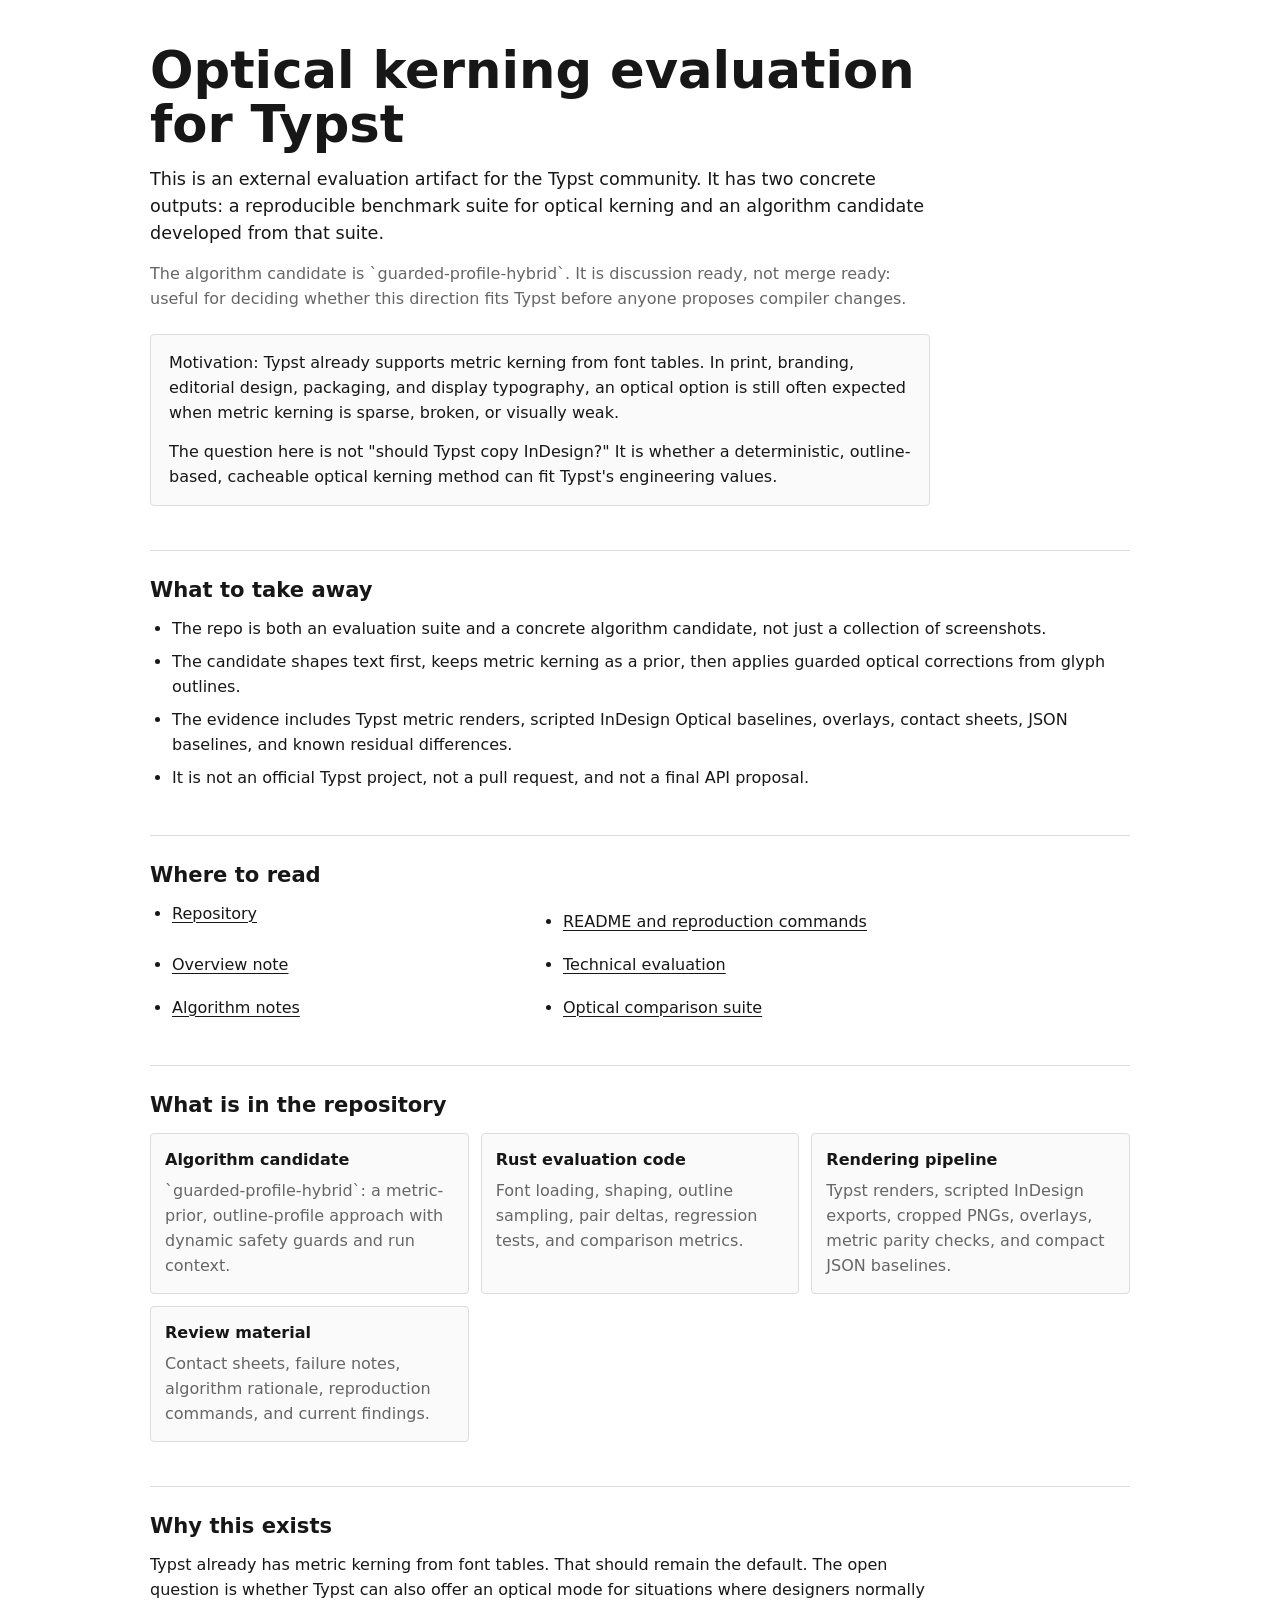
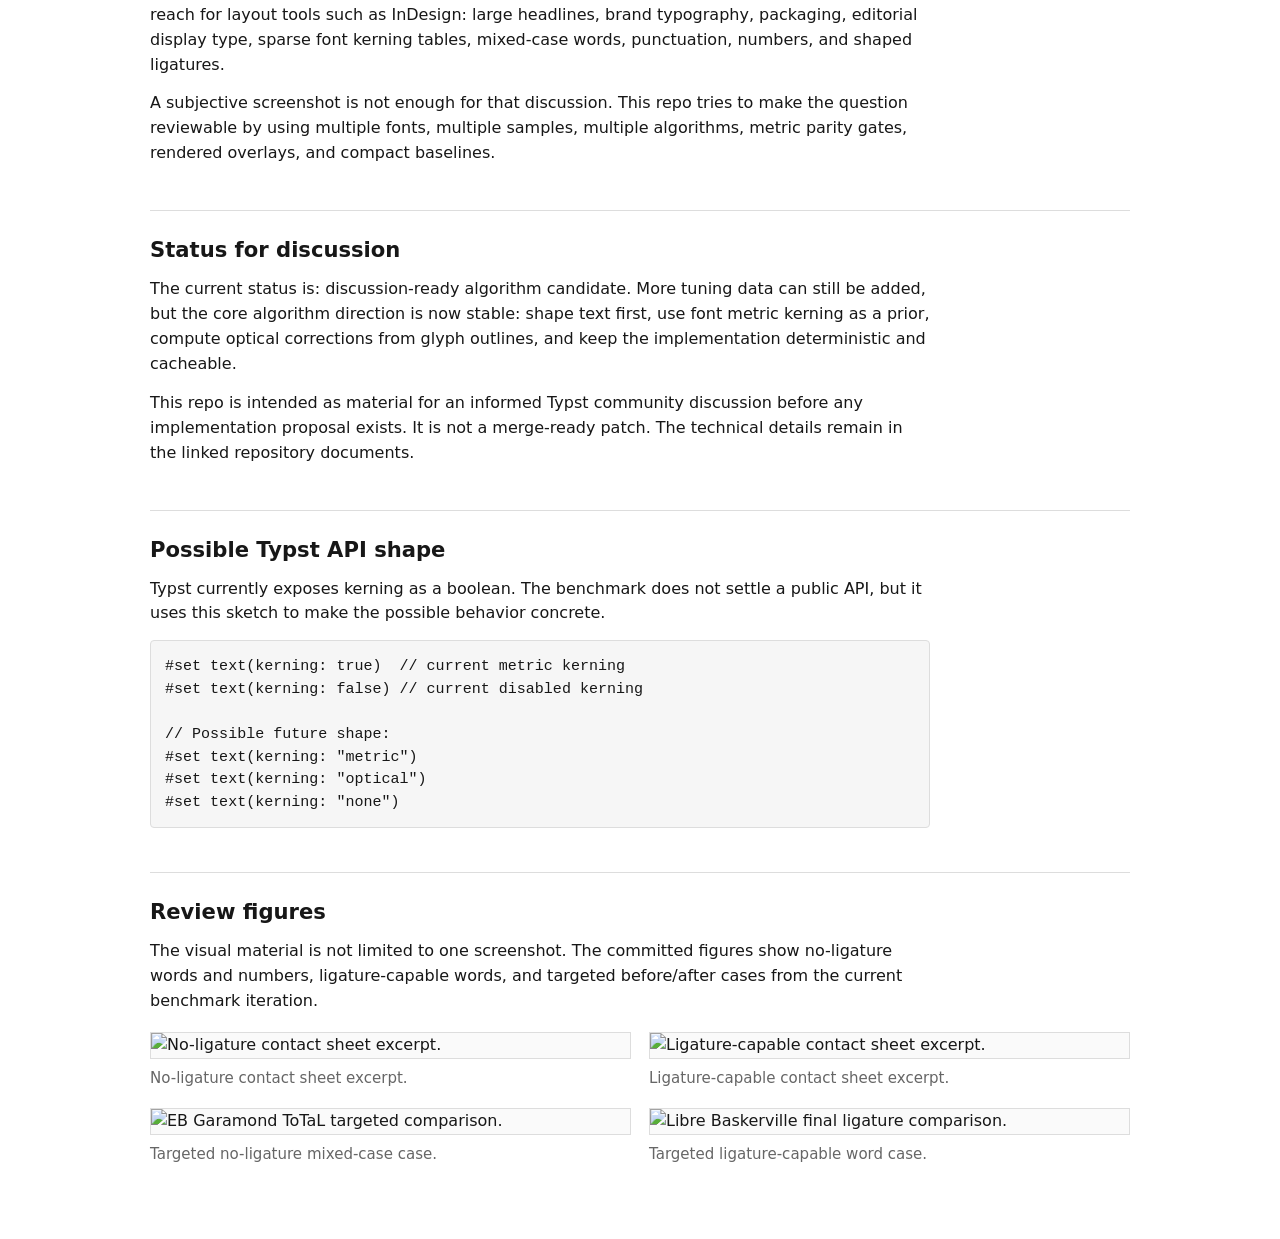
==== site/index.html @ 5c26c58b "Clarify Pages positioning" ====
<!doctype html>
<html lang="en">
  <head>
    <meta charset="utf-8">
    <meta name="viewport" content="width=device-width, initial-scale=1">
    <title>Typst Optical Kerning Bench</title>
    <meta
      name="description"
      content="Repository guide for a reproducible optical kerning benchmark for Typst."
    >
    <style>
      :root {
        color-scheme: light dark;
        --bg: #ffffff;
        --ink: #171717;
        --muted: #666666;
        --line: #dddddd;
        --code: #f6f6f6;
        --panel: #fafafa;
      }

      @media (prefers-color-scheme: dark) {
        :root {
          --bg: #111111;
          --ink: #eeeeee;
          --muted: #aaaaaa;
          --line: #333333;
          --code: #1c1c1c;
          --panel: #171717;
        }
      }

      * {
        box-sizing: border-box;
      }

      body {
        margin: 0;
        background: var(--bg);
        color: var(--ink);
        font: 16px/1.56 system-ui, -apple-system, BlinkMacSystemFont, "Segoe UI", sans-serif;
      }

      main {
        width: min(980px, calc(100% - 32px));
        margin: 0 auto;
        padding: 44px 0 72px;
      }

      h1 {
        max-width: 780px;
        margin: 0 0 14px;
        font-size: clamp(2rem, 4vw, 3.4rem);
        line-height: 1.05;
        letter-spacing: 0;
      }

      h2 {
        margin: 44px 0 14px;
        padding-top: 26px;
        border-top: 1px solid var(--line);
        font-size: 1.32rem;
        line-height: 1.22;
        letter-spacing: 0;
      }

      h3 {
        margin: 0 0 6px;
        font-size: 1rem;
        letter-spacing: 0;
      }

      p {
        max-width: 780px;
        margin: 0 0 14px;
      }

      .lead {
        font-size: 1.1rem;
      }

      a {
        color: inherit;
        text-decoration-thickness: 0.08em;
        text-underline-offset: 0.18em;
      }

      ul {
        margin: 0;
        padding-left: 22px;
      }

      li + li {
        margin-top: 8px;
      }

      .muted {
        color: var(--muted);
      }

      .summary {
        max-width: 780px;
        margin: 22px 0 0;
        padding: 16px 18px;
        border: 1px solid var(--line);
        border-radius: 4px;
        background: var(--panel);
      }

      .summary p:last-child {
        margin-bottom: 0;
      }

      .links {
        display: grid;
        grid-template-columns: repeat(2, minmax(0, 1fr));
        gap: 10px 24px;
        max-width: 780px;
      }

      .cards {
        display: grid;
        grid-template-columns: repeat(3, minmax(0, 1fr));
        gap: 12px;
        margin-top: 16px;
      }

      .card {
        border: 1px solid var(--line);
        border-radius: 4px;
        background: var(--panel);
        padding: 14px;
      }

      .card p {
        margin: 0;
        color: var(--muted);
      }

      .figures {
        display: grid;
        grid-template-columns: repeat(2, minmax(0, 1fr));
        gap: 18px;
        margin-top: 18px;
      }

      figure {
        margin: 0;
      }

      img {
        display: block;
        width: 100%;
        height: auto;
        border: 1px solid var(--line);
        background: var(--panel);
      }

      figcaption {
        margin-top: 8px;
        color: var(--muted);
        font-size: 0.94rem;
      }

      pre {
        max-width: 780px;
        margin: 14px 0 0;
        padding: 14px;
        overflow-x: auto;
        border: 1px solid var(--line);
        border-radius: 4px;
        background: var(--code);
      }

      code,
      pre {
        font: 0.94rem/1.5 ui-monospace, SFMono-Regular, Menlo, Consolas, monospace;
      }

      @media (max-width: 760px) {
        .links,
        .cards,
        .figures {
          grid-template-columns: 1fr;
        }
      }
    </style>
  </head>
  <body>
    <main>
      <h1>Optical kerning evaluation for Typst</h1>
      <p class="lead">
        This is an external evaluation artifact for the Typst community. It has
        two concrete outputs: a reproducible benchmark suite for optical kerning
        and an algorithm candidate developed from that suite.
      </p>
      <p class="muted">
        The algorithm candidate is `guarded-profile-hybrid`. It is discussion
        ready, not merge ready: useful for deciding whether this direction fits
        Typst before anyone proposes compiler changes.
      </p>

      <div class="summary">
        <p>
          Motivation: Typst already supports metric kerning from font tables.
          In print, branding, editorial design, packaging, and display
          typography, an optical option is still often expected when metric
          kerning is sparse, broken, or visually weak.
        </p>
        <p>
          The question here is not "should Typst copy InDesign?" It is whether a
          deterministic, outline-based, cacheable optical kerning method can fit
          Typst's engineering values.
        </p>
      </div>

      <h2>What to take away</h2>
      <ul>
        <li>
          The repo is both an evaluation suite and a concrete algorithm
          candidate, not just a collection of screenshots.
        </li>
        <li>
          The candidate shapes text first, keeps metric kerning as a prior, then
          applies guarded optical corrections from glyph outlines.
        </li>
        <li>
          The evidence includes Typst metric renders, scripted InDesign Optical
          baselines, overlays, contact sheets, JSON baselines, and known
          residual differences.
        </li>
        <li>
          It is not an official Typst project, not a pull request, and not a
          final API proposal.
        </li>
      </ul>

      <h2>Where to read</h2>
      <ul class="links">
        <li><a href="https://github.com/Hyperrick/typst-optical-kerning-bench">Repository</a></li>
        <li><a href="https://github.com/Hyperrick/typst-optical-kerning-bench/blob/main/README.md">README and reproduction commands</a></li>
        <li><a href="https://github.com/Hyperrick/typst-optical-kerning-bench/blob/main/docs/towards-optical-kerning-in-typst.md">Overview note</a></li>
        <li><a href="https://github.com/Hyperrick/typst-optical-kerning-bench/blob/main/docs/typst-optical-kerning-evaluation.md">Technical evaluation</a></li>
        <li><a href="https://github.com/Hyperrick/typst-optical-kerning-bench/blob/main/docs/algorithms.md">Algorithm notes</a></li>
        <li><a href="https://github.com/Hyperrick/typst-optical-kerning-bench/blob/main/docs/optical-comparison-suite.md">Optical comparison suite</a></li>
      </ul>

      <h2>What is in the repository</h2>
      <div class="cards">
        <article class="card">
          <h3>Algorithm candidate</h3>
          <p>
            `guarded-profile-hybrid`: a metric-prior, outline-profile approach
            with dynamic safety guards and run context.
          </p>
        </article>
        <article class="card">
          <h3>Rust evaluation code</h3>
          <p>
            Font loading, shaping, outline sampling, pair deltas, regression
            tests, and comparison metrics.
          </p>
        </article>
        <article class="card">
          <h3>Rendering pipeline</h3>
          <p>
            Typst renders, scripted InDesign exports, cropped PNGs, overlays,
            metric parity checks, and compact JSON baselines.
          </p>
        </article>
        <article class="card">
          <h3>Review material</h3>
          <p>
            Contact sheets, failure notes, algorithm rationale, reproduction
            commands, and current findings.
          </p>
        </article>
      </div>

      <h2>Why this exists</h2>
      <p>
        Typst already has metric kerning from font tables. That should remain
        the default. The open question is whether Typst can also offer an
        optical mode for situations where designers normally reach for layout
        tools such as InDesign: large headlines, brand typography, packaging,
        editorial display type, sparse font kerning tables, mixed-case words,
        punctuation, numbers, and shaped ligatures.
      </p>
      <p>
        A subjective screenshot is not enough for that discussion. This repo
        tries to make the question reviewable by using multiple fonts, multiple
        samples, multiple algorithms, metric parity gates, rendered overlays,
        and compact baselines.
      </p>

      <h2>Status for discussion</h2>
      <p>
        The current status is: discussion-ready algorithm candidate. More
        tuning data can still be added, but the core algorithm direction is now
        stable: shape text first, use font metric kerning as a prior, compute
        optical corrections from glyph outlines, and keep the implementation
        deterministic and cacheable.
      </p>
      <p>
        This repo is intended as material for an informed Typst community
        discussion before any implementation proposal exists. It is not a
        merge-ready patch. The technical details remain in the linked repository
        documents.
      </p>

      <h2>Possible Typst API shape</h2>
      <p>
        Typst currently exposes kerning as a boolean. The benchmark does not
        settle a public API, but it uses this sketch to make the possible
        behavior concrete.
      </p>
      <pre><code>#set text(kerning: true)  // current metric kerning
#set text(kerning: false) // current disabled kerning

// Possible future shape:
#set text(kerning: "metric")
#set text(kerning: "optical")
#set text(kerning: "none")</code></pre>

      <h2>Review figures</h2>
      <p>
        The visual material is not limited to one screenshot. The committed
        figures show no-ligature words and numbers, ligature-capable words, and
        targeted before/after cases from the current benchmark iteration.
      </p>
      <div class="figures">
        <figure>
          <img
            src="https://raw.githubusercontent.com/Hyperrick/typst-optical-kerning-bench/main/docs/figures/v25-no-ligature-sheet-excerpt.png"
            alt="No-ligature contact sheet excerpt."
          >
          <figcaption>No-ligature contact sheet excerpt.</figcaption>
        </figure>
        <figure>
          <img
            src="https://raw.githubusercontent.com/Hyperrick/typst-optical-kerning-bench/main/docs/figures/v25-ligature-sheet-excerpt.png"
            alt="Ligature-capable contact sheet excerpt."
          >
          <figcaption>Ligature-capable contact sheet excerpt.</figcaption>
        </figure>
        <figure>
          <img
            src="https://raw.githubusercontent.com/Hyperrick/typst-optical-kerning-bench/main/docs/figures/v25-eb-total-no-ligature-target.png"
            alt="EB Garamond ToTaL targeted comparison."
          >
          <figcaption>Targeted no-ligature mixed-case case.</figcaption>
        </figure>
        <figure>
          <img
            src="https://raw.githubusercontent.com/Hyperrick/typst-optical-kerning-bench/main/docs/figures/v25-libre-final-ligature.png"
            alt="Libre Baskerville final ligature comparison."
          >
          <figcaption>Targeted ligature-capable word case.</figcaption>
        </figure>
      </div>
    </main>
  </body>
</html>
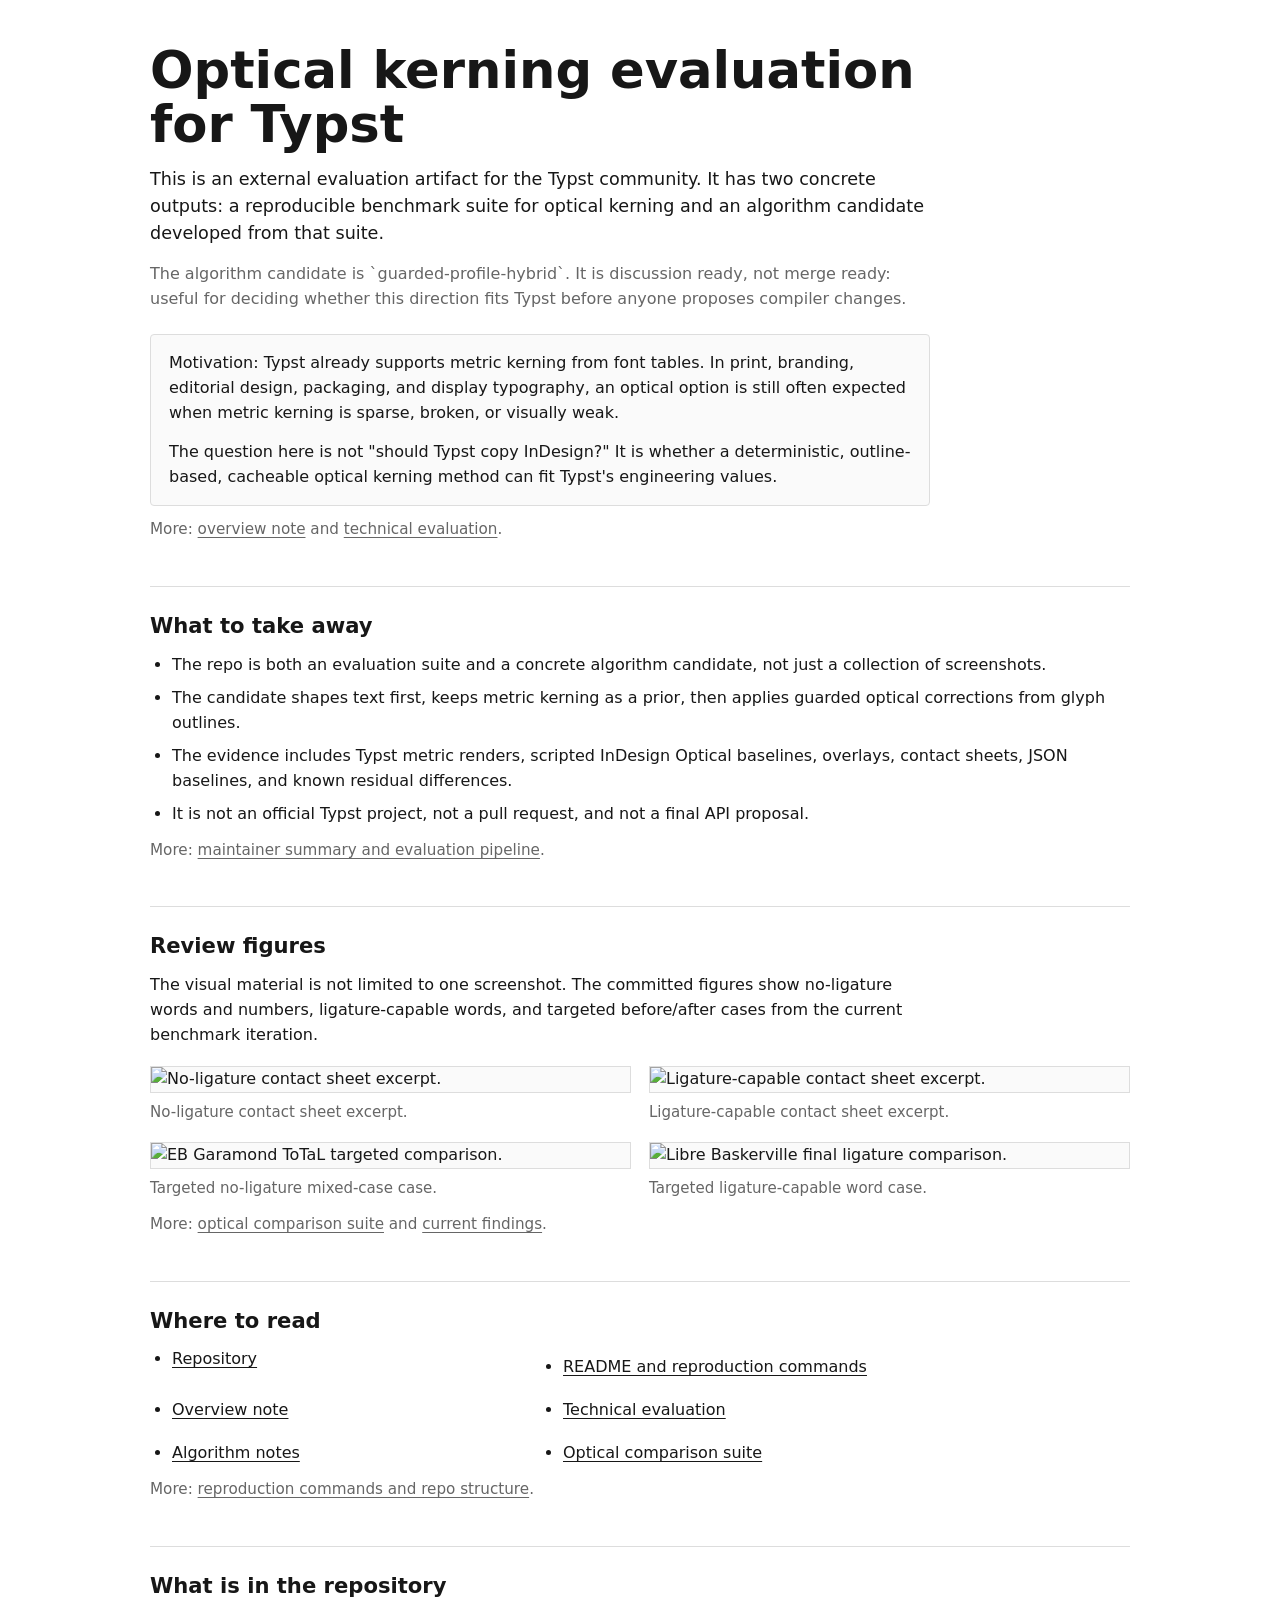
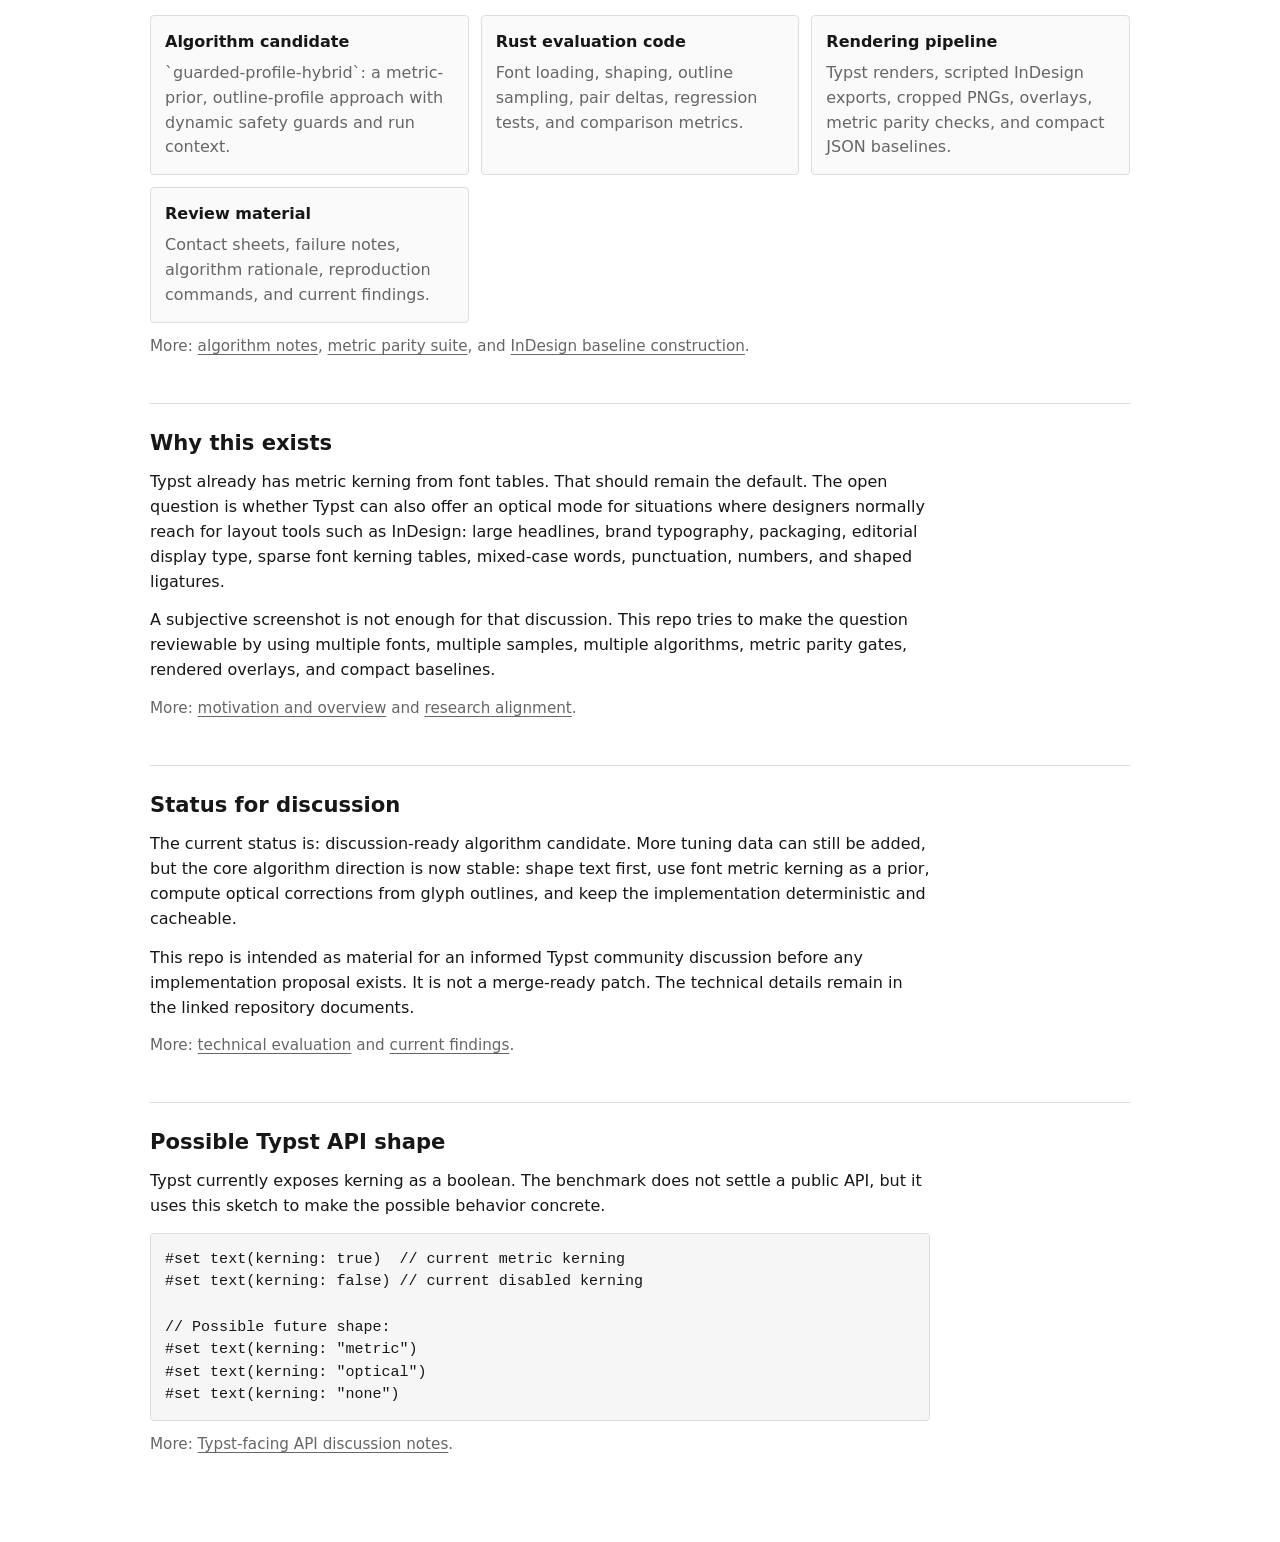
==== commit b2e5376b: "Add section detail links to Pages" ====
--- a/site/index.html
+++ b/site/index.html
@@ -98,6 +98,13 @@
         color: var(--muted);
       }
 
+      .more {
+        max-width: 780px;
+        margin-top: 12px;
+        color: var(--muted);
+        font-size: 0.95rem;
+      }
+
       .summary {
         max-width: 780px;
         margin: 22px 0 0;
@@ -213,6 +220,12 @@
           Typst's engineering values.
         </p>
       </div>
+      <p class="more">
+        More:
+        <a href="https://github.com/Hyperrick/typst-optical-kerning-bench/blob/main/docs/towards-optical-kerning-in-typst.md">overview note</a>
+        and
+        <a href="https://github.com/Hyperrick/typst-optical-kerning-bench/blob/main/docs/typst-optical-kerning-evaluation.md">technical evaluation</a>.
+      </p>
 
       <h2>What to take away</h2>
       <ul>
@@ -234,6 +247,53 @@
           final API proposal.
         </li>
       </ul>
+      <p class="more">
+        More:
+        <a href="https://github.com/Hyperrick/typst-optical-kerning-bench/blob/main/docs/typst-optical-kerning-evaluation.md">maintainer summary and evaluation pipeline</a>.
+      </p>
+
+      <h2>Review figures</h2>
+      <p>
+        The visual material is not limited to one screenshot. The committed
+        figures show no-ligature words and numbers, ligature-capable words, and
+        targeted before/after cases from the current benchmark iteration.
+      </p>
+      <div class="figures">
+        <figure>
+          <img
+            src="https://raw.githubusercontent.com/Hyperrick/typst-optical-kerning-bench/main/docs/figures/v25-no-ligature-sheet-excerpt.png"
+            alt="No-ligature contact sheet excerpt."
+          >
+          <figcaption>No-ligature contact sheet excerpt.</figcaption>
+        </figure>
+        <figure>
+          <img
+            src="https://raw.githubusercontent.com/Hyperrick/typst-optical-kerning-bench/main/docs/figures/v25-ligature-sheet-excerpt.png"
+            alt="Ligature-capable contact sheet excerpt."
+          >
+          <figcaption>Ligature-capable contact sheet excerpt.</figcaption>
+        </figure>
+        <figure>
+          <img
+            src="https://raw.githubusercontent.com/Hyperrick/typst-optical-kerning-bench/main/docs/figures/v25-eb-total-no-ligature-target.png"
+            alt="EB Garamond ToTaL targeted comparison."
+          >
+          <figcaption>Targeted no-ligature mixed-case case.</figcaption>
+        </figure>
+        <figure>
+          <img
+            src="https://raw.githubusercontent.com/Hyperrick/typst-optical-kerning-bench/main/docs/figures/v25-libre-final-ligature.png"
+            alt="Libre Baskerville final ligature comparison."
+          >
+          <figcaption>Targeted ligature-capable word case.</figcaption>
+        </figure>
+      </div>
+      <p class="more">
+        More:
+        <a href="https://github.com/Hyperrick/typst-optical-kerning-bench/blob/main/docs/optical-comparison-suite.md">optical comparison suite</a>
+        and
+        <a href="https://github.com/Hyperrick/typst-optical-kerning-bench/blob/main/docs/current-findings.md">current findings</a>.
+      </p>
 
       <h2>Where to read</h2>
       <ul class="links">
@@ -244,6 +304,10 @@
         <li><a href="https://github.com/Hyperrick/typst-optical-kerning-bench/blob/main/docs/algorithms.md">Algorithm notes</a></li>
         <li><a href="https://github.com/Hyperrick/typst-optical-kerning-bench/blob/main/docs/optical-comparison-suite.md">Optical comparison suite</a></li>
       </ul>
+      <p class="more">
+        More:
+        <a href="https://github.com/Hyperrick/typst-optical-kerning-bench/blob/main/README.md">reproduction commands and repo structure</a>.
+      </p>
 
       <h2>What is in the repository</h2>
       <div class="cards">
@@ -276,6 +340,13 @@
           </p>
         </article>
       </div>
+      <p class="more">
+        More:
+        <a href="https://github.com/Hyperrick/typst-optical-kerning-bench/blob/main/docs/algorithms.md">algorithm notes</a>,
+        <a href="https://github.com/Hyperrick/typst-optical-kerning-bench/blob/main/docs/metric-parity-suite.md">metric parity suite</a>,
+        and
+        <a href="https://github.com/Hyperrick/typst-optical-kerning-bench/blob/main/docs/indesign-baseline.md">InDesign baseline construction</a>.
+      </p>
 
       <h2>Why this exists</h2>
       <p>
@@ -292,6 +363,12 @@
         samples, multiple algorithms, metric parity gates, rendered overlays,
         and compact baselines.
       </p>
+      <p class="more">
+        More:
+        <a href="https://github.com/Hyperrick/typst-optical-kerning-bench/blob/main/docs/towards-optical-kerning-in-typst.md">motivation and overview</a>
+        and
+        <a href="https://github.com/Hyperrick/typst-optical-kerning-bench/blob/main/docs/research-alignment.md">research alignment</a>.
+      </p>
 
       <h2>Status for discussion</h2>
       <p>
@@ -307,6 +384,12 @@
         merge-ready patch. The technical details remain in the linked repository
         documents.
       </p>
+      <p class="more">
+        More:
+        <a href="https://github.com/Hyperrick/typst-optical-kerning-bench/blob/main/docs/typst-optical-kerning-evaluation.md">technical evaluation</a>
+        and
+        <a href="https://github.com/Hyperrick/typst-optical-kerning-bench/blob/main/docs/current-findings.md">current findings</a>.
+      </p>
 
       <h2>Possible Typst API shape</h2>
       <p>
@@ -321,43 +404,10 @@
 #set text(kerning: "metric")
 #set text(kerning: "optical")
 #set text(kerning: "none")</code></pre>
-
-      <h2>Review figures</h2>
-      <p>
-        The visual material is not limited to one screenshot. The committed
-        figures show no-ligature words and numbers, ligature-capable words, and
-        targeted before/after cases from the current benchmark iteration.
-      </p>
-      <div class="figures">
-        <figure>
-          <img
-            src="https://raw.githubusercontent.com/Hyperrick/typst-optical-kerning-bench/main/docs/figures/v25-no-ligature-sheet-excerpt.png"
-            alt="No-ligature contact sheet excerpt."
-          >
-          <figcaption>No-ligature contact sheet excerpt.</figcaption>
-        </figure>
-        <figure>
-          <img
-            src="https://raw.githubusercontent.com/Hyperrick/typst-optical-kerning-bench/main/docs/figures/v25-ligature-sheet-excerpt.png"
-            alt="Ligature-capable contact sheet excerpt."
-          >
-          <figcaption>Ligature-capable contact sheet excerpt.</figcaption>
-        </figure>
-        <figure>
-          <img
-            src="https://raw.githubusercontent.com/Hyperrick/typst-optical-kerning-bench/main/docs/figures/v25-eb-total-no-ligature-target.png"
-            alt="EB Garamond ToTaL targeted comparison."
-          >
-          <figcaption>Targeted no-ligature mixed-case case.</figcaption>
-        </figure>
-        <figure>
-          <img
-            src="https://raw.githubusercontent.com/Hyperrick/typst-optical-kerning-bench/main/docs/figures/v25-libre-final-ligature.png"
-            alt="Libre Baskerville final ligature comparison."
-          >
-          <figcaption>Targeted ligature-capable word case.</figcaption>
-        </figure>
-      </div>
+      <p class="more">
+        More:
+        <a href="https://github.com/Hyperrick/typst-optical-kerning-bench/blob/main/docs/typst-optical-kerning-evaluation.md#what-this-suggests-for-typst">Typst-facing API discussion notes</a>.
+      </p>
     </main>
   </body>
 </html>
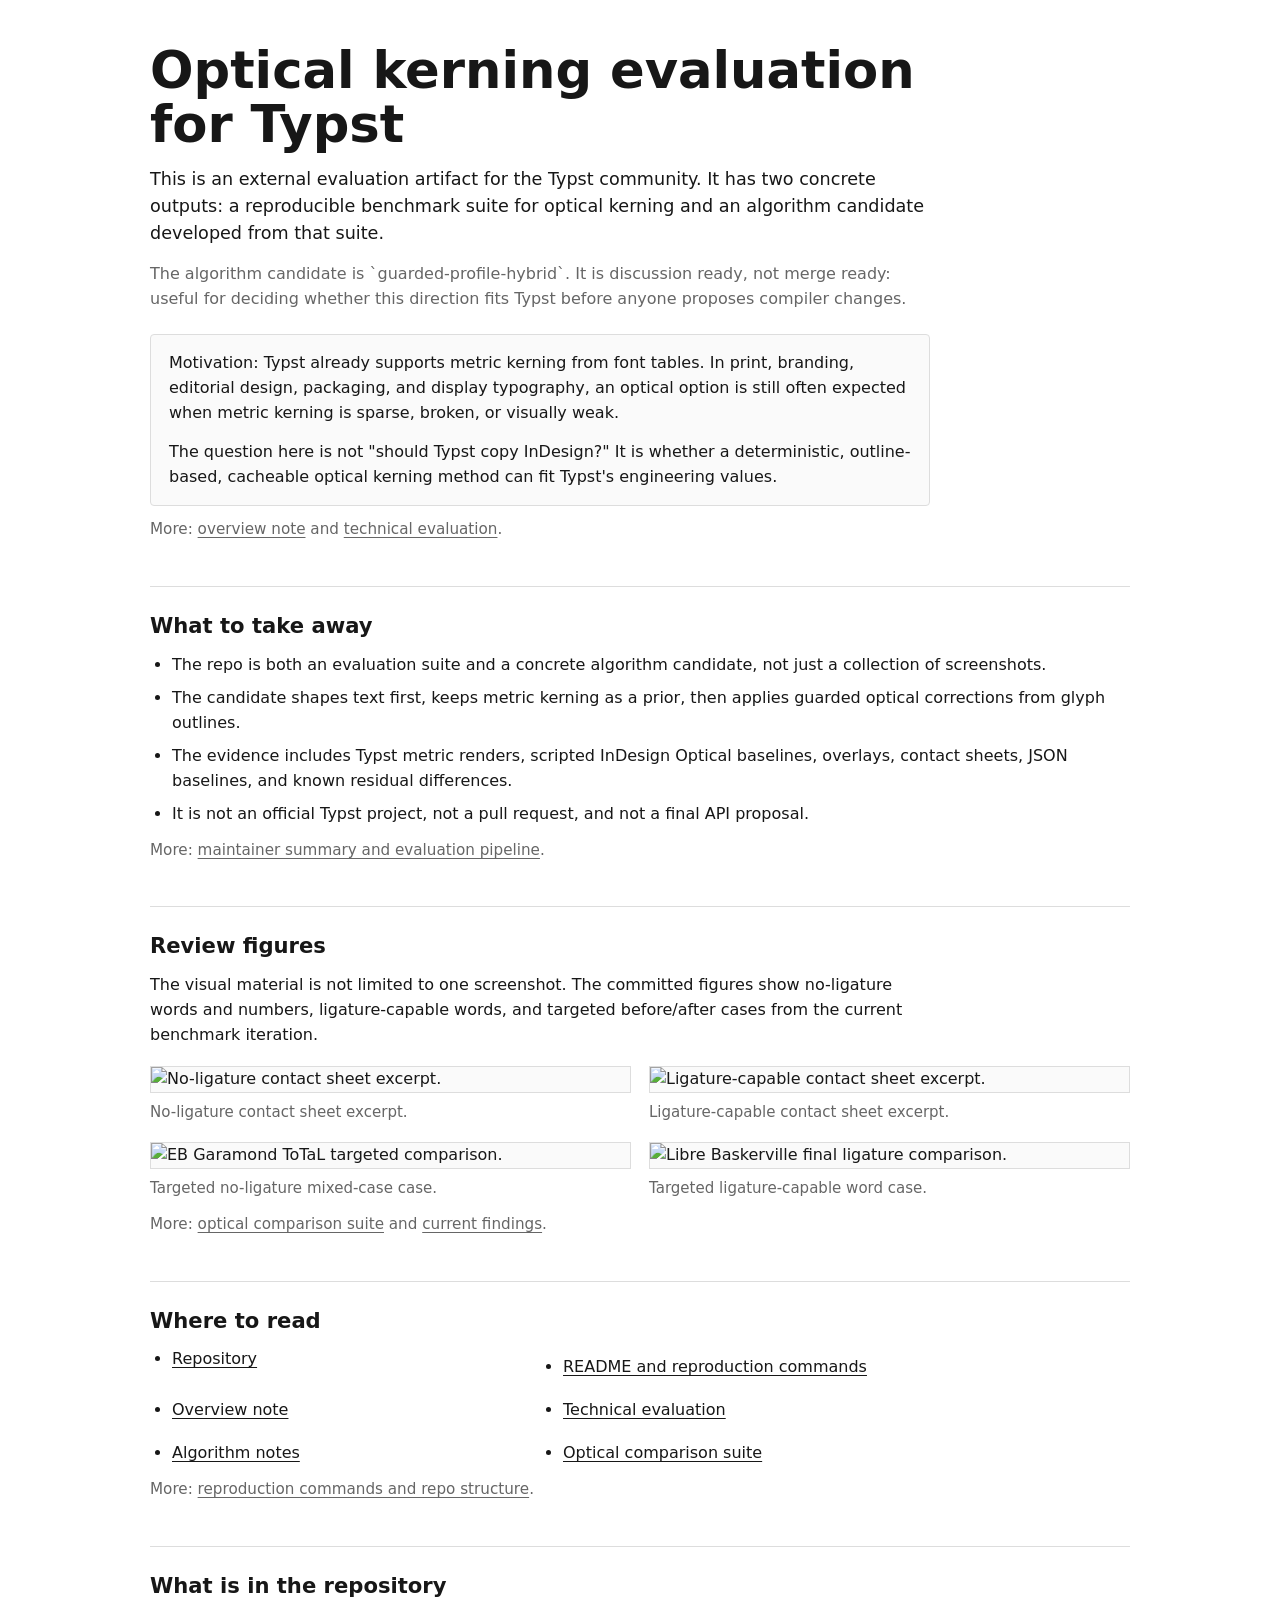
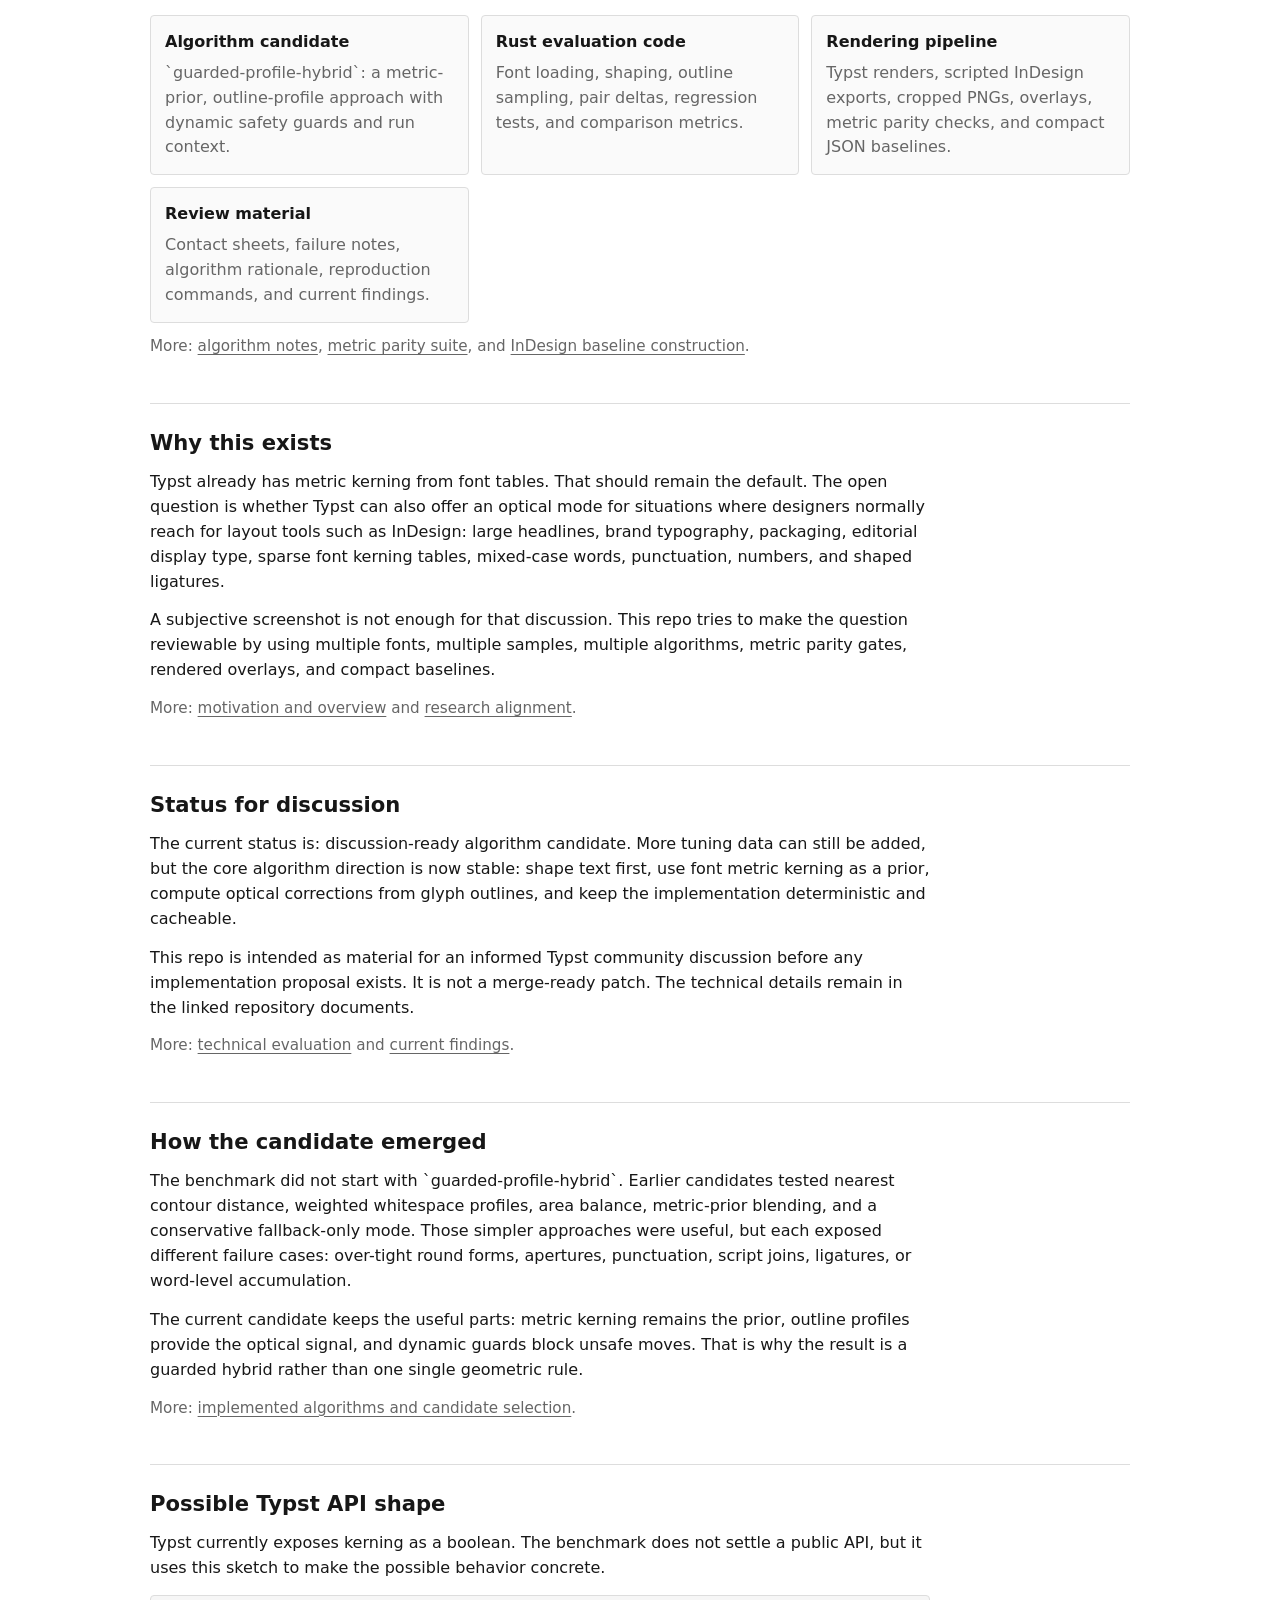
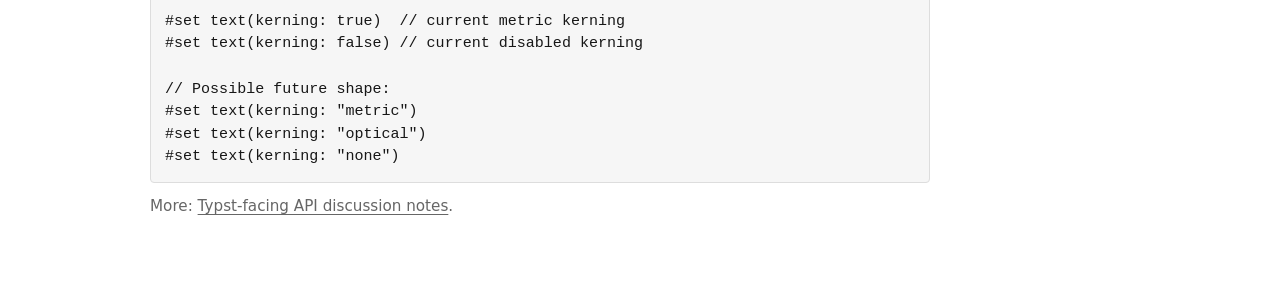
==== commit 2db4d6ee: "Document algorithm candidate selection" ====
--- a/site/index.html
+++ b/site/index.html
@@ -391,6 +391,26 @@
         <a href="https://github.com/Hyperrick/typst-optical-kerning-bench/blob/main/docs/current-findings.md">current findings</a>.
       </p>
 
+      <h2>How the candidate emerged</h2>
+      <p>
+        The benchmark did not start with `guarded-profile-hybrid`. Earlier
+        candidates tested nearest contour distance, weighted whitespace
+        profiles, area balance, metric-prior blending, and a conservative
+        fallback-only mode. Those simpler approaches were useful, but each
+        exposed different failure cases: over-tight round forms, apertures,
+        punctuation, script joins, ligatures, or word-level accumulation.
+      </p>
+      <p>
+        The current candidate keeps the useful parts: metric kerning remains the
+        prior, outline profiles provide the optical signal, and dynamic guards
+        block unsafe moves. That is why the result is a guarded hybrid rather
+        than one single geometric rule.
+      </p>
+      <p class="more">
+        More:
+        <a href="https://github.com/Hyperrick/typst-optical-kerning-bench/blob/main/docs/algorithms.md">implemented algorithms and candidate selection</a>.
+      </p>
+
       <h2>Possible Typst API shape</h2>
       <p>
         Typst currently exposes kerning as a boolean. The benchmark does not
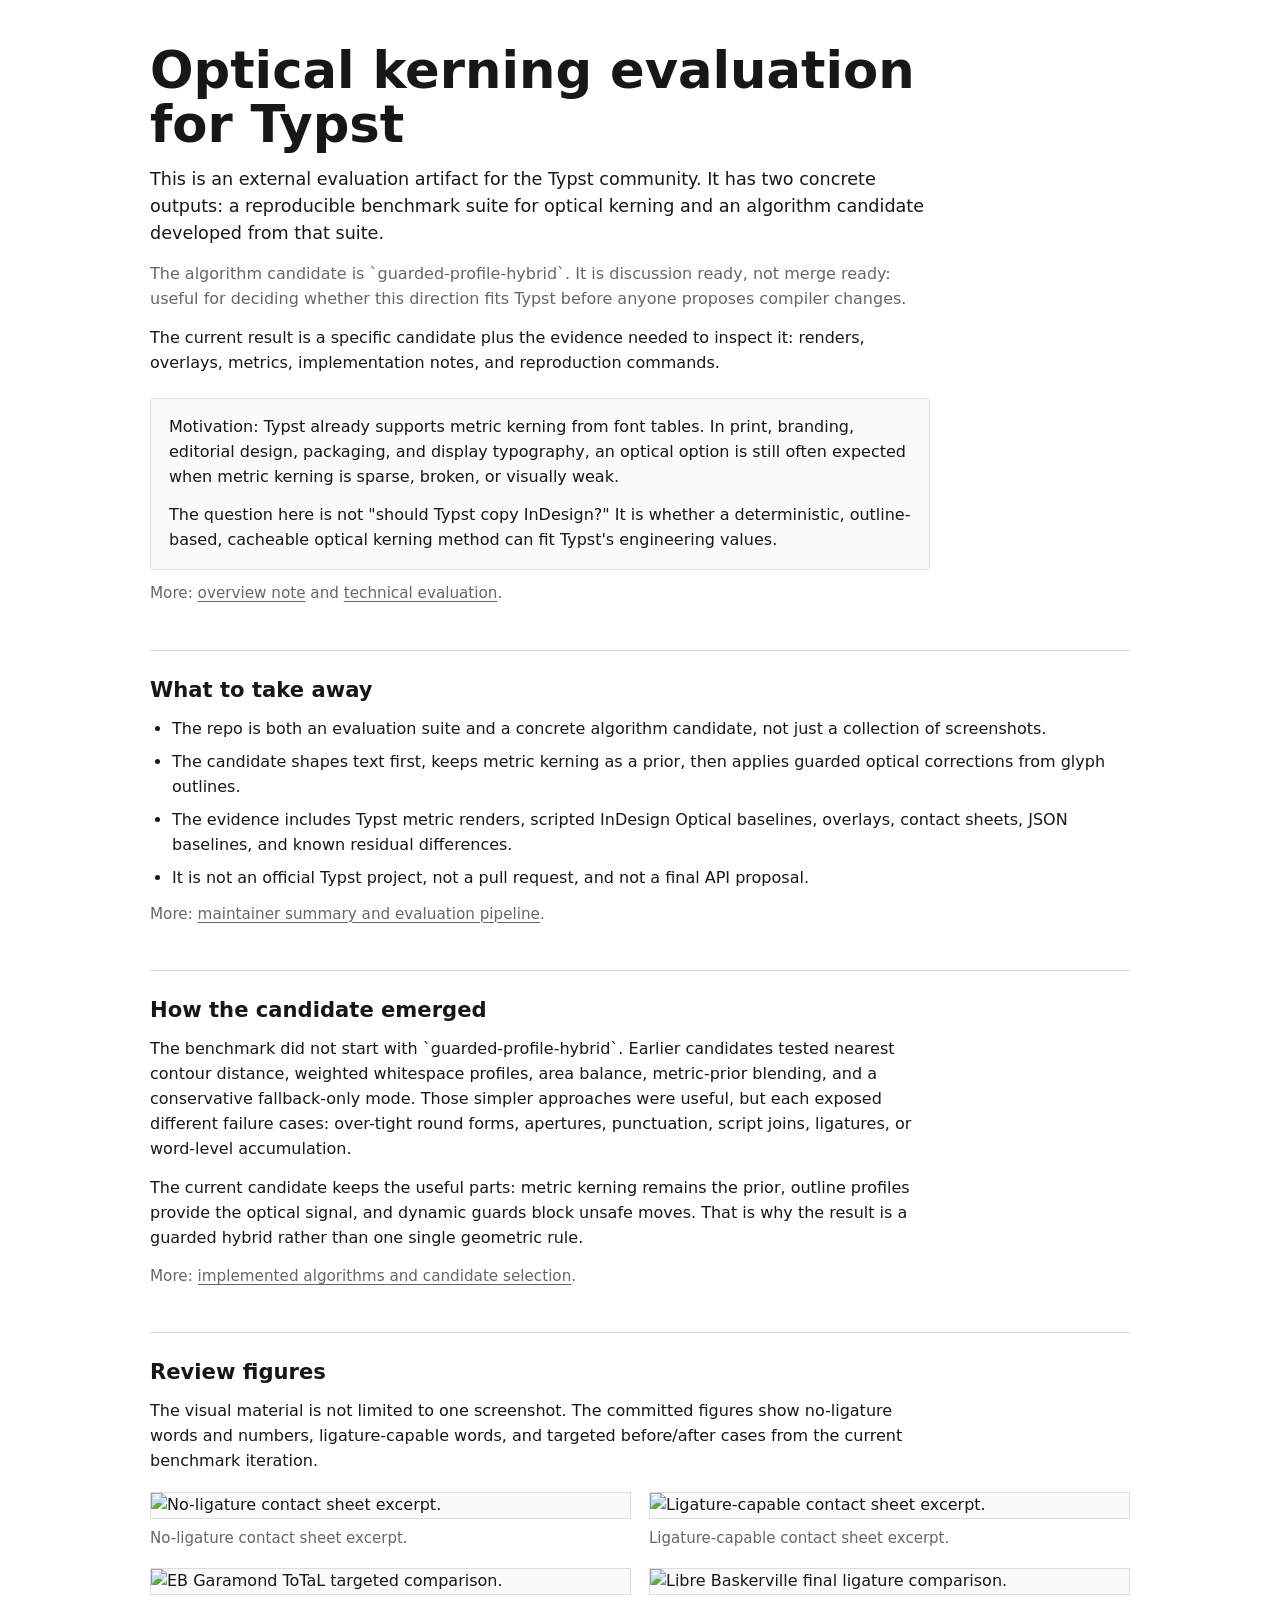
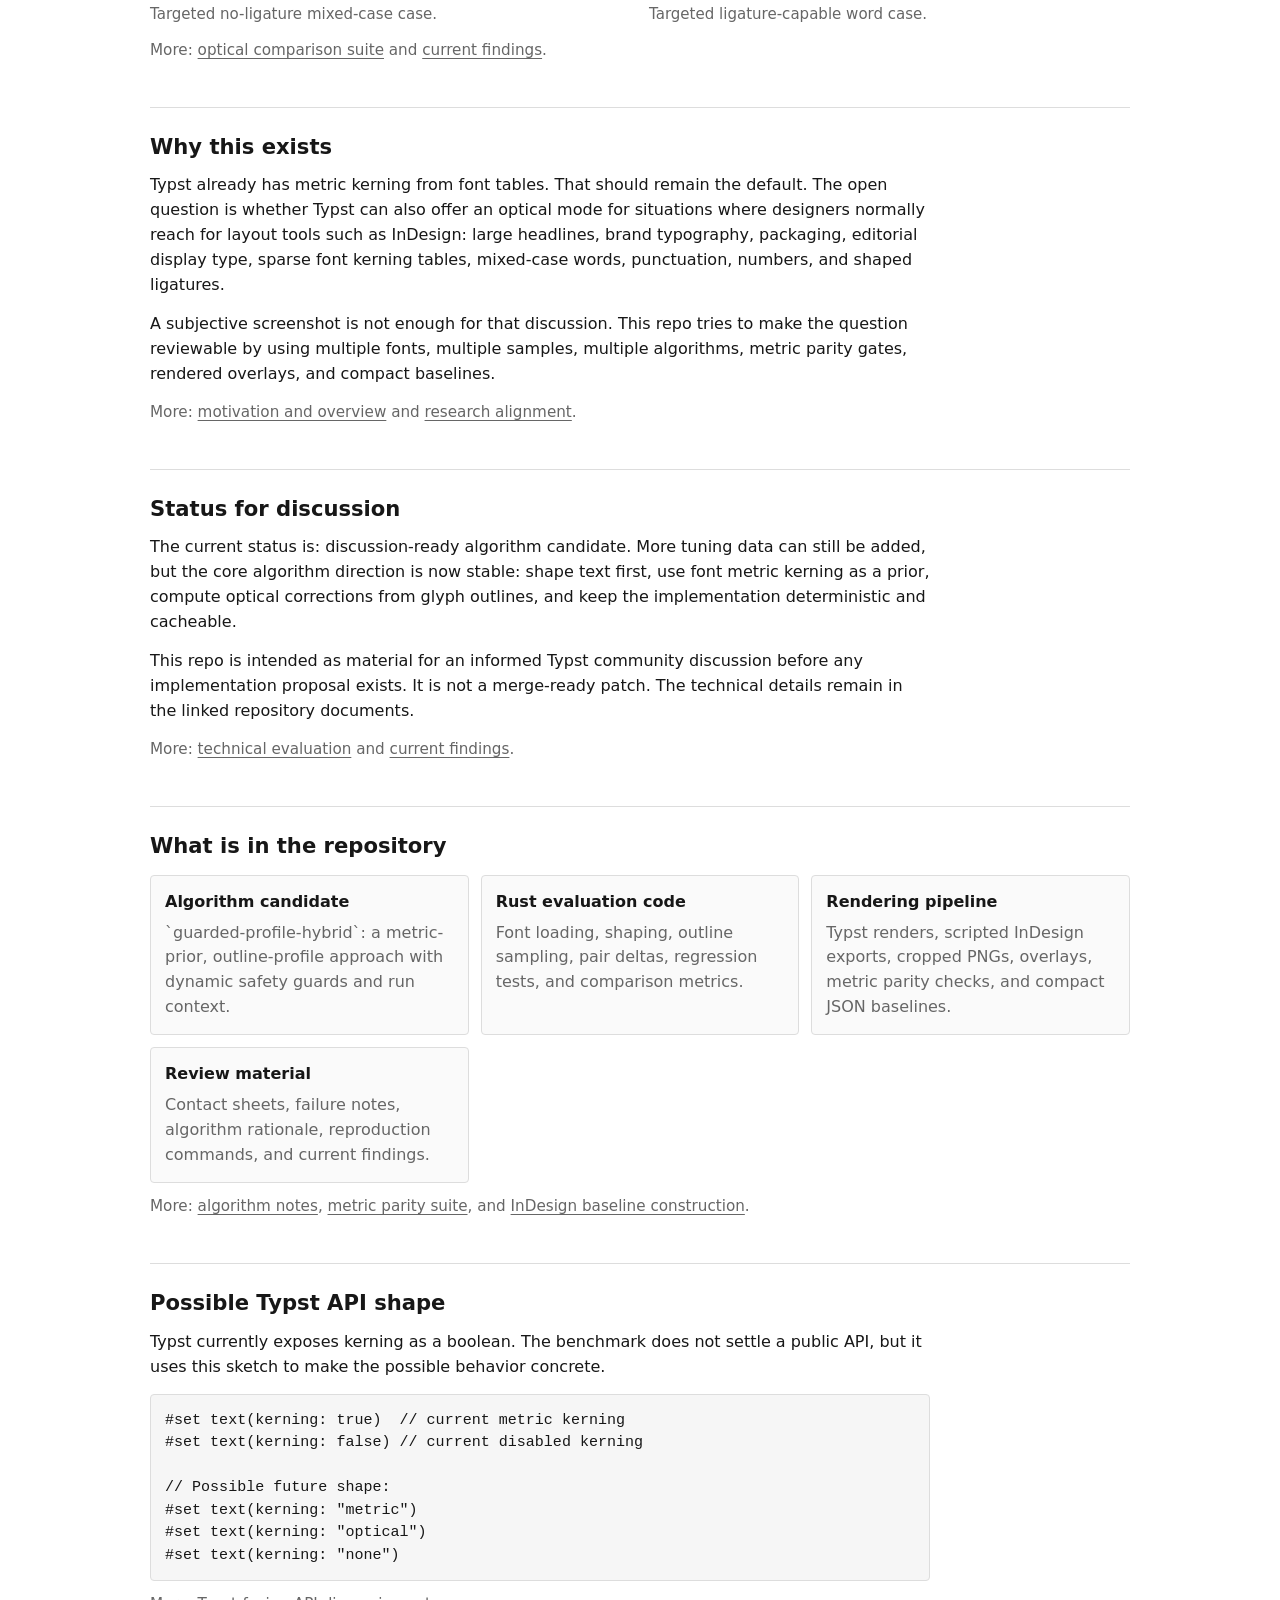
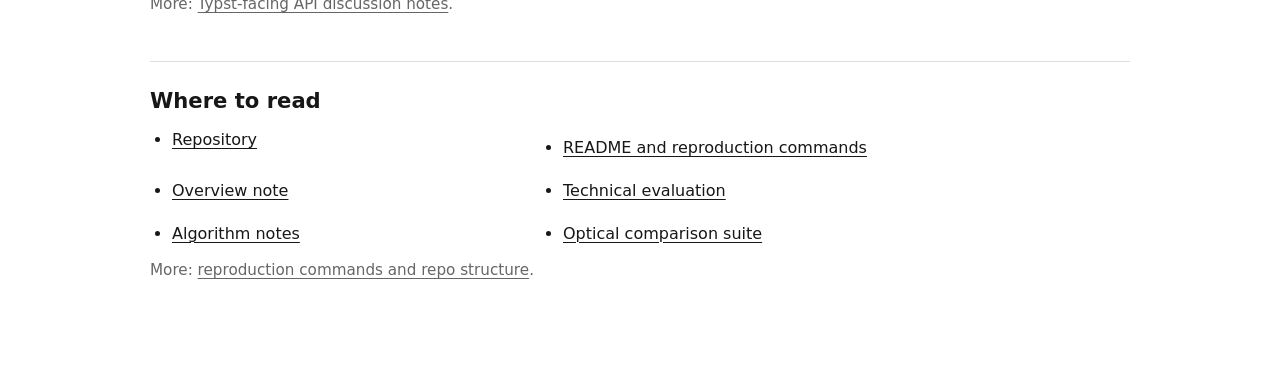
==== commit 4ce0569c: "Restructure Pages story flow" ====
--- a/site/index.html
+++ b/site/index.html
@@ -6,7 +6,12 @@
     <title>Typst Optical Kerning Bench</title>
     <meta
       name="description"
-      content="Repository guide for a reproducible optical kerning benchmark for Typst."
+      content="External evaluation artifact and algorithm candidate for optical kerning in Typst."
+    >
+    <link
+      rel="icon"
+      type="image/svg+xml"
+      href="data:image/svg+xml,%3Csvg xmlns='http://www.w3.org/2000/svg' viewBox='0 0 64 64'%3E%3Crect width='64' height='64' rx='8' fill='%23171717'/%3E%3Cpath d='M14 47 29 13h6l15 34h-7l-3-8H24l-3 8zM27 32h10l-5-13z' fill='white'/%3E%3C/svg%3E"
     >
     <style>
       :root {
@@ -205,6 +210,11 @@
         The algorithm candidate is `guarded-profile-hybrid`. It is discussion
         ready, not merge ready: useful for deciding whether this direction fits
         Typst before anyone proposes compiler changes.
+      </p>
+      <p>
+        The current result is a specific candidate plus the evidence needed to
+        inspect it: renders, overlays, metrics, implementation notes, and
+        reproduction commands.
       </p>
 
       <div class="summary">
@@ -250,6 +260,26 @@
       <p class="more">
         More:
         <a href="https://github.com/Hyperrick/typst-optical-kerning-bench/blob/main/docs/typst-optical-kerning-evaluation.md">maintainer summary and evaluation pipeline</a>.
+      </p>
+
+      <h2>How the candidate emerged</h2>
+      <p>
+        The benchmark did not start with `guarded-profile-hybrid`. Earlier
+        candidates tested nearest contour distance, weighted whitespace
+        profiles, area balance, metric-prior blending, and a conservative
+        fallback-only mode. Those simpler approaches were useful, but each
+        exposed different failure cases: over-tight round forms, apertures,
+        punctuation, script joins, ligatures, or word-level accumulation.
+      </p>
+      <p>
+        The current candidate keeps the useful parts: metric kerning remains the
+        prior, outline profiles provide the optical signal, and dynamic guards
+        block unsafe moves. That is why the result is a guarded hybrid rather
+        than one single geometric rule.
+      </p>
+      <p class="more">
+        More:
+        <a href="https://github.com/Hyperrick/typst-optical-kerning-bench/blob/main/docs/algorithms.md">implemented algorithms and candidate selection</a>.
       </p>
 
       <h2>Review figures</h2>
@@ -295,18 +325,47 @@
         <a href="https://github.com/Hyperrick/typst-optical-kerning-bench/blob/main/docs/current-findings.md">current findings</a>.
       </p>
 
-      <h2>Where to read</h2>
-      <ul class="links">
-        <li><a href="https://github.com/Hyperrick/typst-optical-kerning-bench">Repository</a></li>
-        <li><a href="https://github.com/Hyperrick/typst-optical-kerning-bench/blob/main/README.md">README and reproduction commands</a></li>
-        <li><a href="https://github.com/Hyperrick/typst-optical-kerning-bench/blob/main/docs/towards-optical-kerning-in-typst.md">Overview note</a></li>
-        <li><a href="https://github.com/Hyperrick/typst-optical-kerning-bench/blob/main/docs/typst-optical-kerning-evaluation.md">Technical evaluation</a></li>
-        <li><a href="https://github.com/Hyperrick/typst-optical-kerning-bench/blob/main/docs/algorithms.md">Algorithm notes</a></li>
-        <li><a href="https://github.com/Hyperrick/typst-optical-kerning-bench/blob/main/docs/optical-comparison-suite.md">Optical comparison suite</a></li>
-      </ul>
-      <p class="more">
-        More:
-        <a href="https://github.com/Hyperrick/typst-optical-kerning-bench/blob/main/README.md">reproduction commands and repo structure</a>.
+      <h2>Why this exists</h2>
+      <p>
+        Typst already has metric kerning from font tables. That should remain
+        the default. The open question is whether Typst can also offer an
+        optical mode for situations where designers normally reach for layout
+        tools such as InDesign: large headlines, brand typography, packaging,
+        editorial display type, sparse font kerning tables, mixed-case words,
+        punctuation, numbers, and shaped ligatures.
+      </p>
+      <p>
+        A subjective screenshot is not enough for that discussion. This repo
+        tries to make the question reviewable by using multiple fonts, multiple
+        samples, multiple algorithms, metric parity gates, rendered overlays,
+        and compact baselines.
+      </p>
+      <p class="more">
+        More:
+        <a href="https://github.com/Hyperrick/typst-optical-kerning-bench/blob/main/docs/towards-optical-kerning-in-typst.md">motivation and overview</a>
+        and
+        <a href="https://github.com/Hyperrick/typst-optical-kerning-bench/blob/main/docs/research-alignment.md">research alignment</a>.
+      </p>
+
+      <h2>Status for discussion</h2>
+      <p>
+        The current status is: discussion-ready algorithm candidate. More
+        tuning data can still be added, but the core algorithm direction is now
+        stable: shape text first, use font metric kerning as a prior, compute
+        optical corrections from glyph outlines, and keep the implementation
+        deterministic and cacheable.
+      </p>
+      <p>
+        This repo is intended as material for an informed Typst community
+        discussion before any implementation proposal exists. It is not a
+        merge-ready patch. The technical details remain in the linked repository
+        documents.
+      </p>
+      <p class="more">
+        More:
+        <a href="https://github.com/Hyperrick/typst-optical-kerning-bench/blob/main/docs/typst-optical-kerning-evaluation.md">technical evaluation</a>
+        and
+        <a href="https://github.com/Hyperrick/typst-optical-kerning-bench/blob/main/docs/current-findings.md">current findings</a>.
       </p>
 
       <h2>What is in the repository</h2>
@@ -348,69 +407,6 @@
         <a href="https://github.com/Hyperrick/typst-optical-kerning-bench/blob/main/docs/indesign-baseline.md">InDesign baseline construction</a>.
       </p>
 
-      <h2>Why this exists</h2>
-      <p>
-        Typst already has metric kerning from font tables. That should remain
-        the default. The open question is whether Typst can also offer an
-        optical mode for situations where designers normally reach for layout
-        tools such as InDesign: large headlines, brand typography, packaging,
-        editorial display type, sparse font kerning tables, mixed-case words,
-        punctuation, numbers, and shaped ligatures.
-      </p>
-      <p>
-        A subjective screenshot is not enough for that discussion. This repo
-        tries to make the question reviewable by using multiple fonts, multiple
-        samples, multiple algorithms, metric parity gates, rendered overlays,
-        and compact baselines.
-      </p>
-      <p class="more">
-        More:
-        <a href="https://github.com/Hyperrick/typst-optical-kerning-bench/blob/main/docs/towards-optical-kerning-in-typst.md">motivation and overview</a>
-        and
-        <a href="https://github.com/Hyperrick/typst-optical-kerning-bench/blob/main/docs/research-alignment.md">research alignment</a>.
-      </p>
-
-      <h2>Status for discussion</h2>
-      <p>
-        The current status is: discussion-ready algorithm candidate. More
-        tuning data can still be added, but the core algorithm direction is now
-        stable: shape text first, use font metric kerning as a prior, compute
-        optical corrections from glyph outlines, and keep the implementation
-        deterministic and cacheable.
-      </p>
-      <p>
-        This repo is intended as material for an informed Typst community
-        discussion before any implementation proposal exists. It is not a
-        merge-ready patch. The technical details remain in the linked repository
-        documents.
-      </p>
-      <p class="more">
-        More:
-        <a href="https://github.com/Hyperrick/typst-optical-kerning-bench/blob/main/docs/typst-optical-kerning-evaluation.md">technical evaluation</a>
-        and
-        <a href="https://github.com/Hyperrick/typst-optical-kerning-bench/blob/main/docs/current-findings.md">current findings</a>.
-      </p>
-
-      <h2>How the candidate emerged</h2>
-      <p>
-        The benchmark did not start with `guarded-profile-hybrid`. Earlier
-        candidates tested nearest contour distance, weighted whitespace
-        profiles, area balance, metric-prior blending, and a conservative
-        fallback-only mode. Those simpler approaches were useful, but each
-        exposed different failure cases: over-tight round forms, apertures,
-        punctuation, script joins, ligatures, or word-level accumulation.
-      </p>
-      <p>
-        The current candidate keeps the useful parts: metric kerning remains the
-        prior, outline profiles provide the optical signal, and dynamic guards
-        block unsafe moves. That is why the result is a guarded hybrid rather
-        than one single geometric rule.
-      </p>
-      <p class="more">
-        More:
-        <a href="https://github.com/Hyperrick/typst-optical-kerning-bench/blob/main/docs/algorithms.md">implemented algorithms and candidate selection</a>.
-      </p>
-
       <h2>Possible Typst API shape</h2>
       <p>
         Typst currently exposes kerning as a boolean. The benchmark does not
@@ -428,6 +424,20 @@
         More:
         <a href="https://github.com/Hyperrick/typst-optical-kerning-bench/blob/main/docs/typst-optical-kerning-evaluation.md#what-this-suggests-for-typst">Typst-facing API discussion notes</a>.
       </p>
+
+      <h2>Where to read</h2>
+      <ul class="links">
+        <li><a href="https://github.com/Hyperrick/typst-optical-kerning-bench">Repository</a></li>
+        <li><a href="https://github.com/Hyperrick/typst-optical-kerning-bench/blob/main/README.md">README and reproduction commands</a></li>
+        <li><a href="https://github.com/Hyperrick/typst-optical-kerning-bench/blob/main/docs/towards-optical-kerning-in-typst.md">Overview note</a></li>
+        <li><a href="https://github.com/Hyperrick/typst-optical-kerning-bench/blob/main/docs/typst-optical-kerning-evaluation.md">Technical evaluation</a></li>
+        <li><a href="https://github.com/Hyperrick/typst-optical-kerning-bench/blob/main/docs/algorithms.md">Algorithm notes</a></li>
+        <li><a href="https://github.com/Hyperrick/typst-optical-kerning-bench/blob/main/docs/optical-comparison-suite.md">Optical comparison suite</a></li>
+      </ul>
+      <p class="more">
+        More:
+        <a href="https://github.com/Hyperrick/typst-optical-kerning-bench/blob/main/README.md">reproduction commands and repo structure</a>.
+      </p>
     </main>
   </body>
 </html>
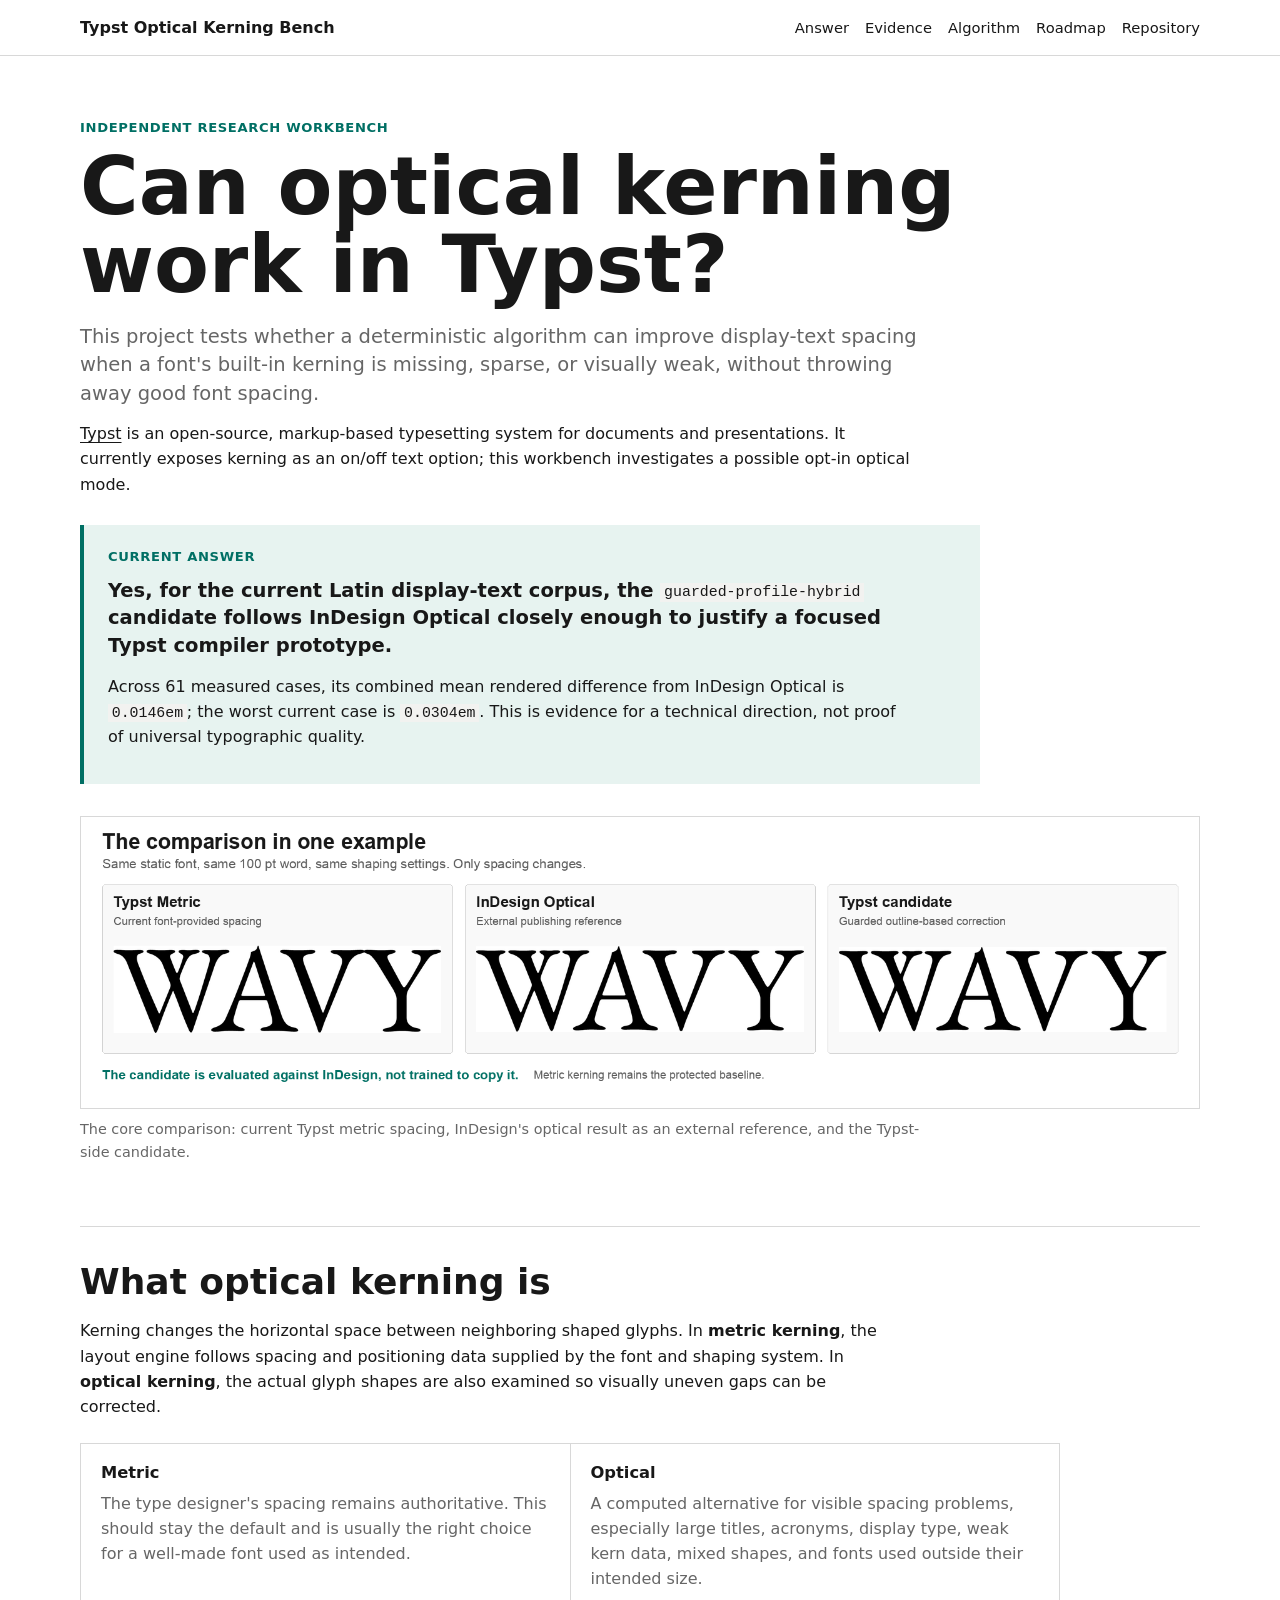
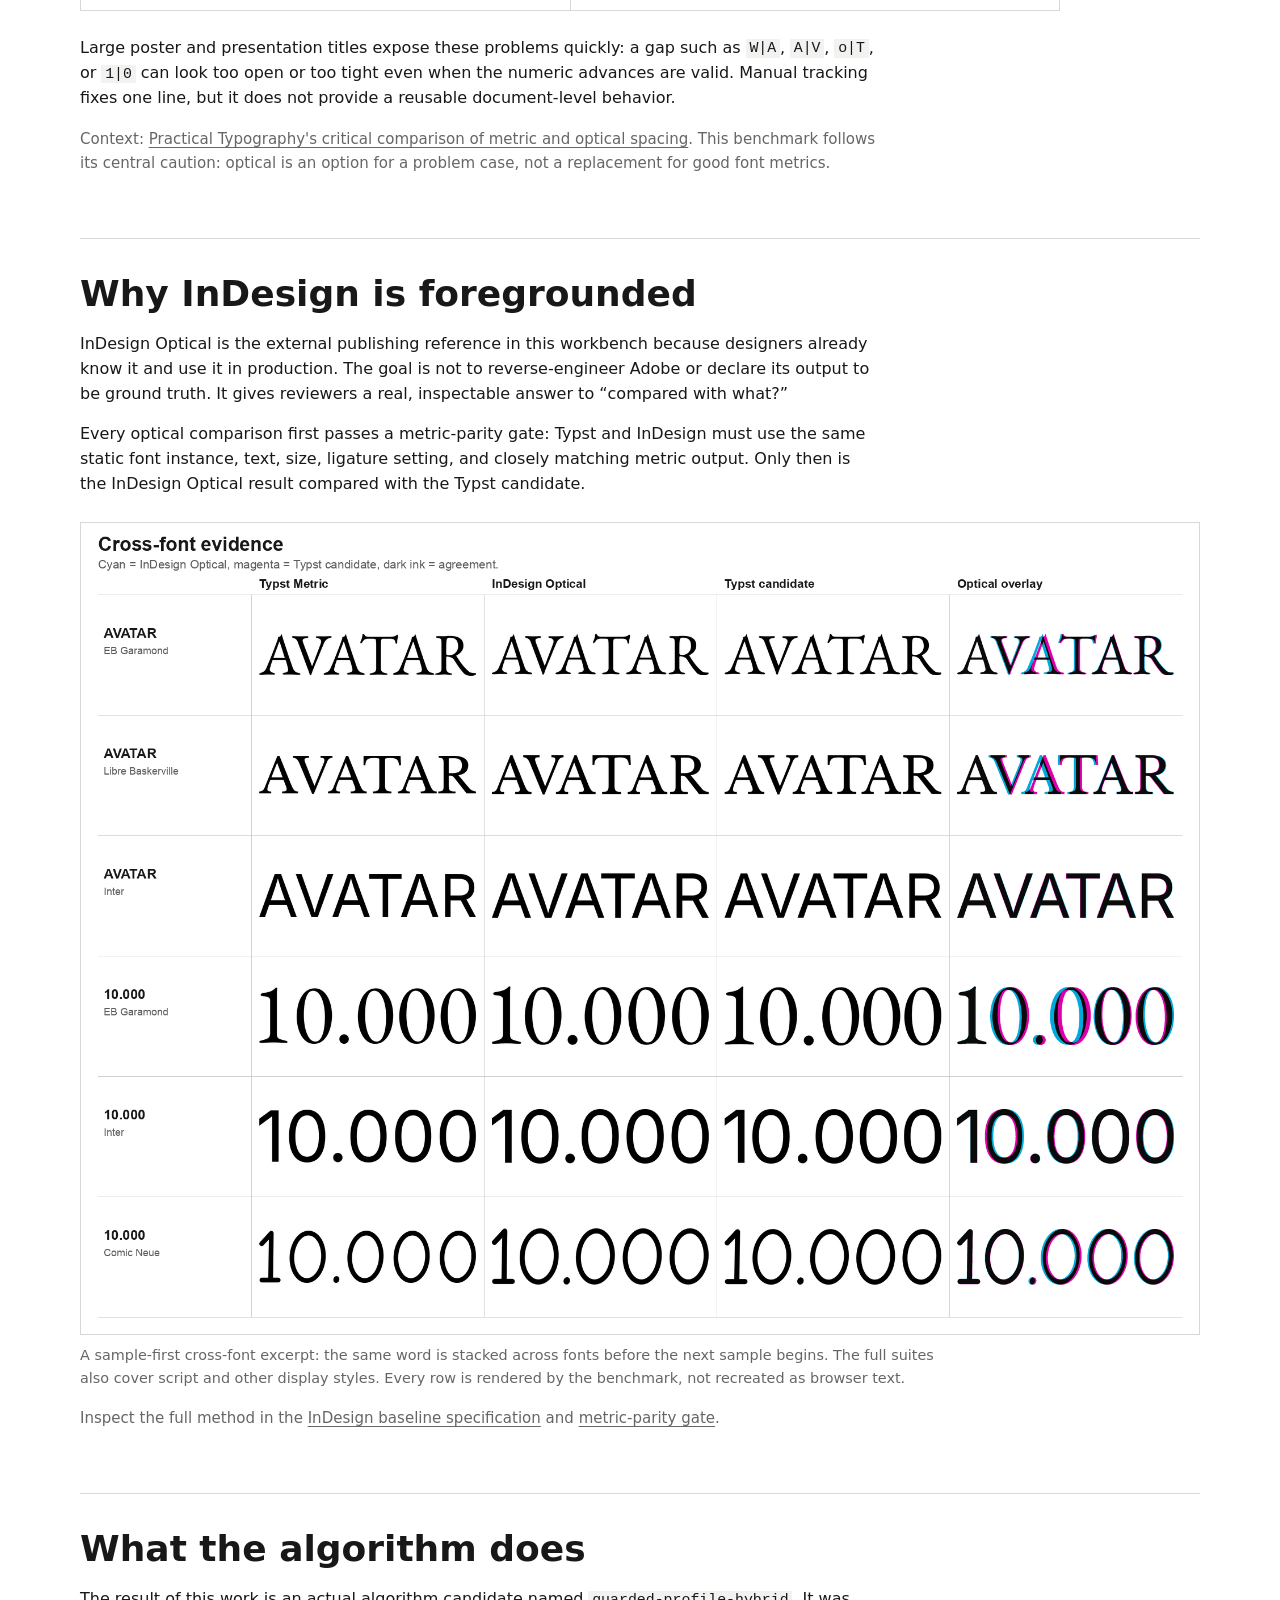
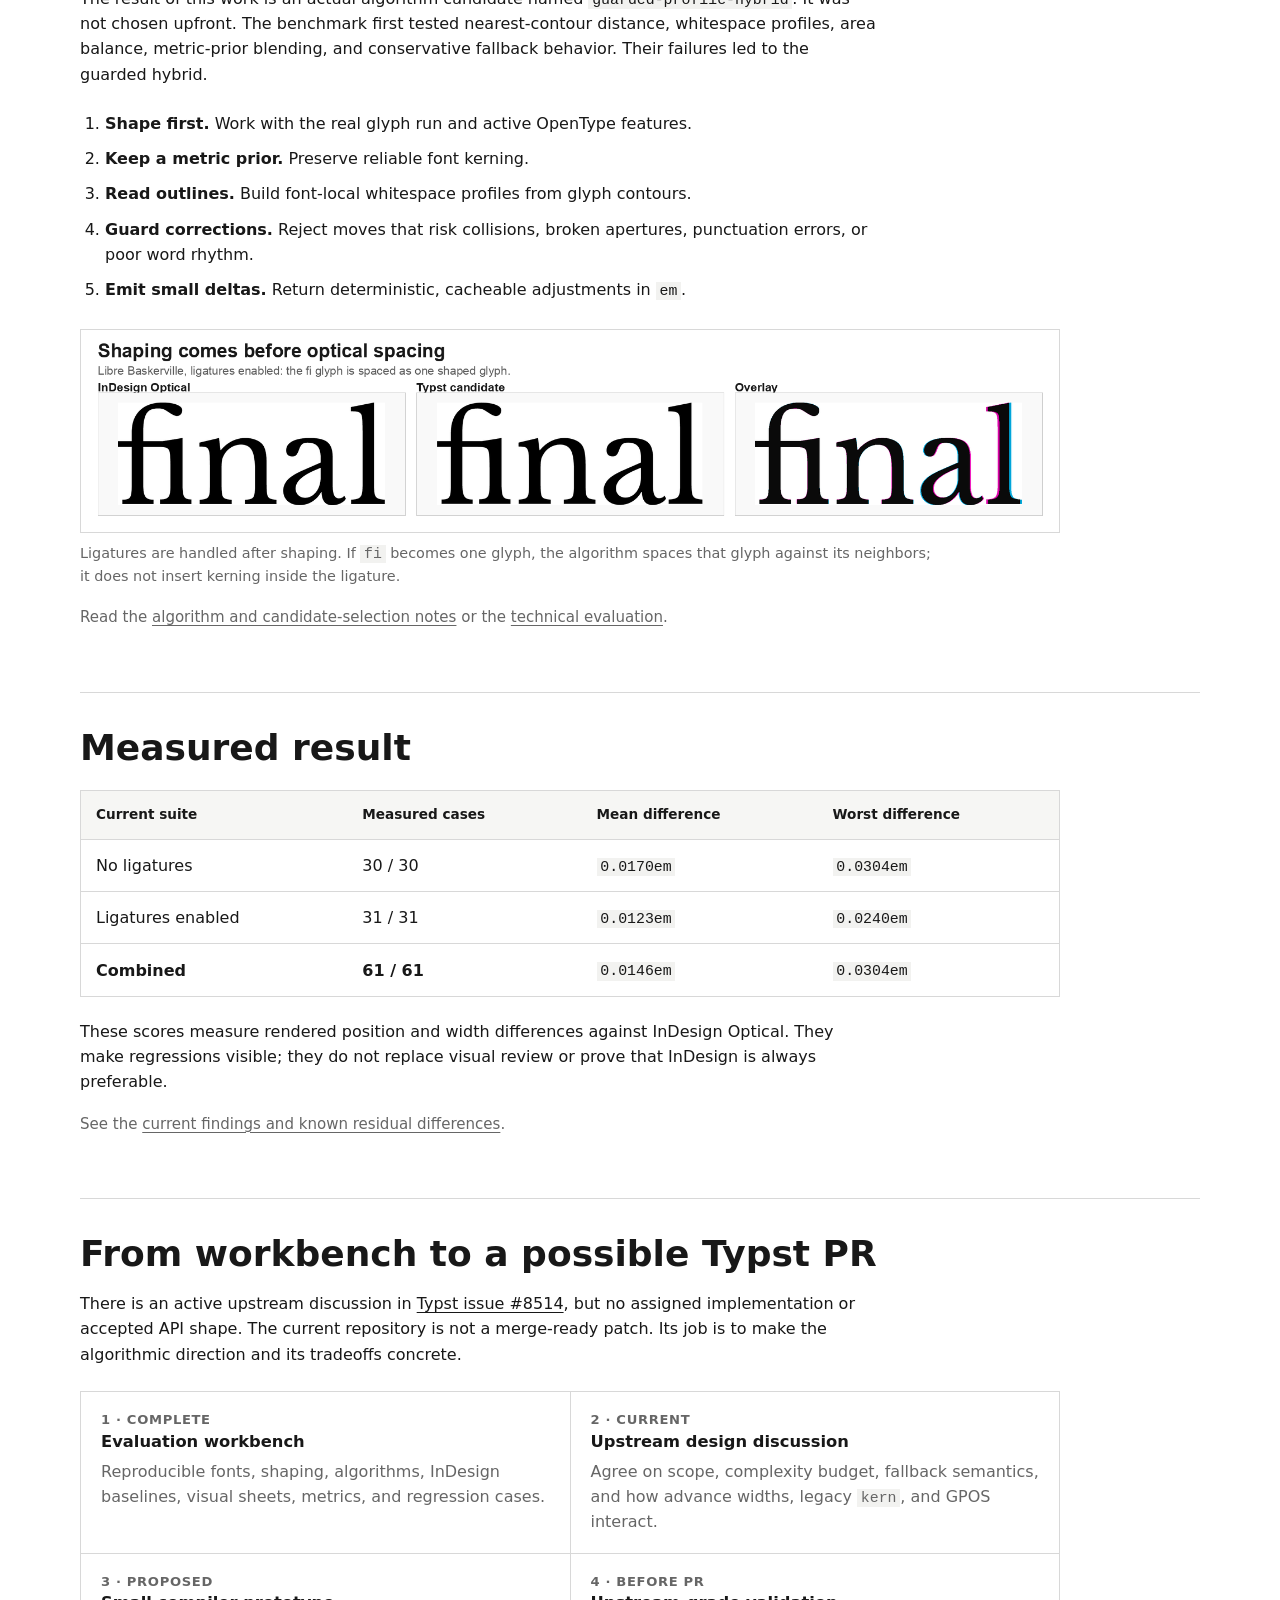
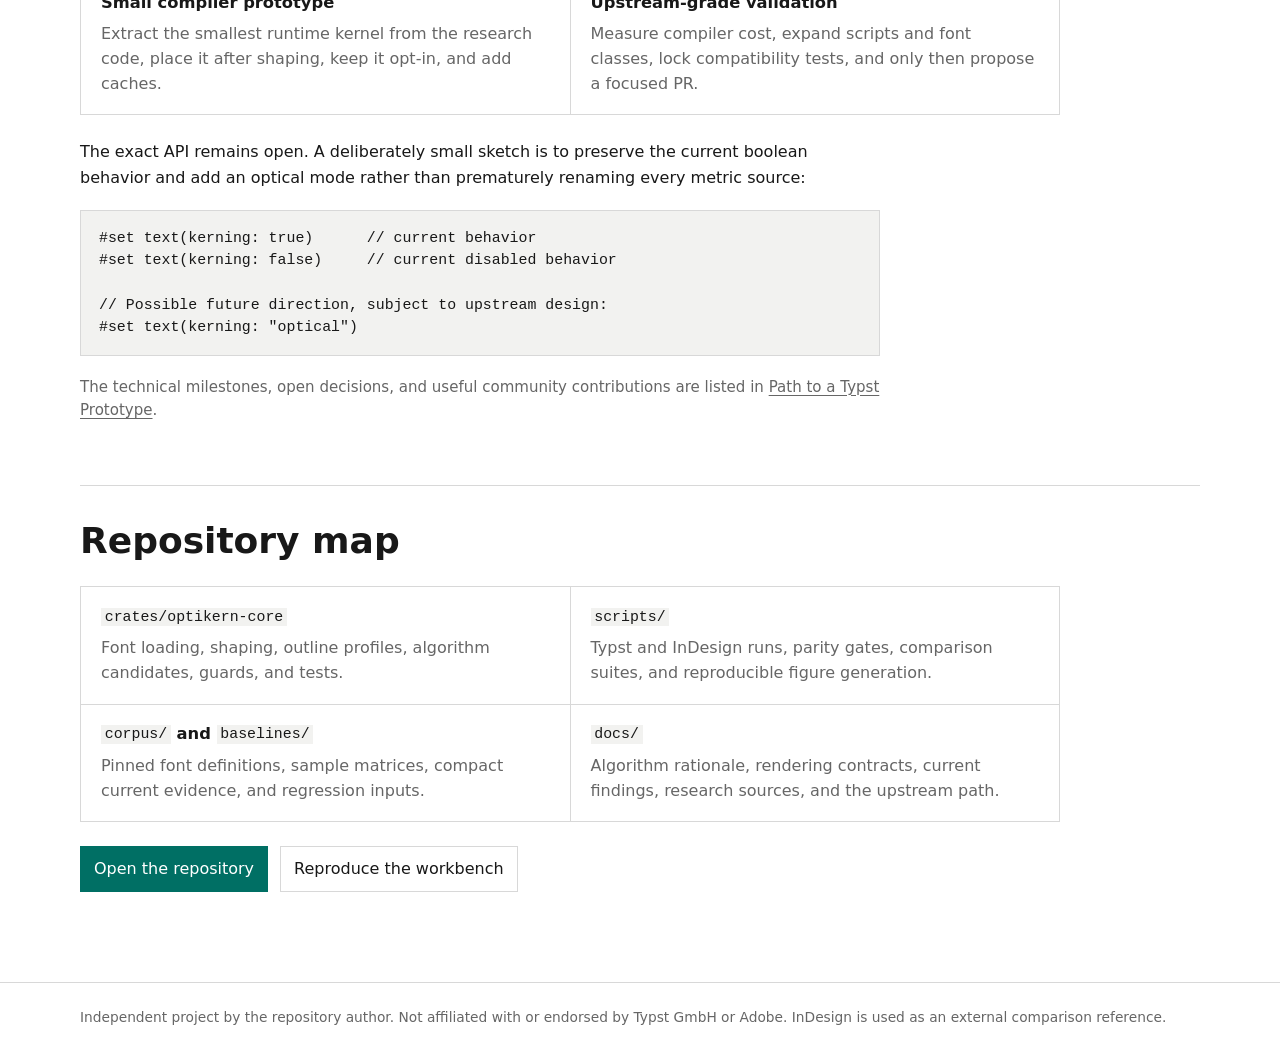
==== commit 4db24cd9: "Clarify optical kerning evaluation" ====
--- a/site/index.html
+++ b/site/index.html
@@ -3,441 +3,354 @@
   <head>
     <meta charset="utf-8">
     <meta name="viewport" content="width=device-width, initial-scale=1">
-    <title>Typst Optical Kerning Bench</title>
+    <title>Optical kerning for Typst</title>
     <meta
       name="description"
-      content="External evaluation artifact and algorithm candidate for optical kerning in Typst."
+      content="A visual explanation, reproducible benchmark, and deterministic optical-kerning algorithm candidate for Typst."
     >
+    <link rel="stylesheet" href="styles.css">
     <link
       rel="icon"
       type="image/svg+xml"
       href="data:image/svg+xml,%3Csvg xmlns='http://www.w3.org/2000/svg' viewBox='0 0 64 64'%3E%3Crect width='64' height='64' rx='8' fill='%23171717'/%3E%3Cpath d='M14 47 29 13h6l15 34h-7l-3-8H24l-3 8zM27 32h10l-5-13z' fill='white'/%3E%3C/svg%3E"
     >
-    <style>
-      :root {
-        color-scheme: light dark;
-        --bg: #ffffff;
-        --ink: #171717;
-        --muted: #666666;
-        --line: #dddddd;
-        --code: #f6f6f6;
-        --panel: #fafafa;
-      }
-
-      @media (prefers-color-scheme: dark) {
-        :root {
-          --bg: #111111;
-          --ink: #eeeeee;
-          --muted: #aaaaaa;
-          --line: #333333;
-          --code: #1c1c1c;
-          --panel: #171717;
-        }
-      }
-
-      * {
-        box-sizing: border-box;
-      }
-
-      body {
-        margin: 0;
-        background: var(--bg);
-        color: var(--ink);
-        font: 16px/1.56 system-ui, -apple-system, BlinkMacSystemFont, "Segoe UI", sans-serif;
-      }
-
-      main {
-        width: min(980px, calc(100% - 32px));
-        margin: 0 auto;
-        padding: 44px 0 72px;
-      }
-
-      h1 {
-        max-width: 780px;
-        margin: 0 0 14px;
-        font-size: clamp(2rem, 4vw, 3.4rem);
-        line-height: 1.05;
-        letter-spacing: 0;
-      }
-
-      h2 {
-        margin: 44px 0 14px;
-        padding-top: 26px;
-        border-top: 1px solid var(--line);
-        font-size: 1.32rem;
-        line-height: 1.22;
-        letter-spacing: 0;
-      }
-
-      h3 {
-        margin: 0 0 6px;
-        font-size: 1rem;
-        letter-spacing: 0;
-      }
-
-      p {
-        max-width: 780px;
-        margin: 0 0 14px;
-      }
-
-      .lead {
-        font-size: 1.1rem;
-      }
-
-      a {
-        color: inherit;
-        text-decoration-thickness: 0.08em;
-        text-underline-offset: 0.18em;
-      }
-
-      ul {
-        margin: 0;
-        padding-left: 22px;
-      }
-
-      li + li {
-        margin-top: 8px;
-      }
-
-      .muted {
-        color: var(--muted);
-      }
-
-      .more {
-        max-width: 780px;
-        margin-top: 12px;
-        color: var(--muted);
-        font-size: 0.95rem;
-      }
-
-      .summary {
-        max-width: 780px;
-        margin: 22px 0 0;
-        padding: 16px 18px;
-        border: 1px solid var(--line);
-        border-radius: 4px;
-        background: var(--panel);
-      }
-
-      .summary p:last-child {
-        margin-bottom: 0;
-      }
-
-      .links {
-        display: grid;
-        grid-template-columns: repeat(2, minmax(0, 1fr));
-        gap: 10px 24px;
-        max-width: 780px;
-      }
-
-      .cards {
-        display: grid;
-        grid-template-columns: repeat(3, minmax(0, 1fr));
-        gap: 12px;
-        margin-top: 16px;
-      }
-
-      .card {
-        border: 1px solid var(--line);
-        border-radius: 4px;
-        background: var(--panel);
-        padding: 14px;
-      }
-
-      .card p {
-        margin: 0;
-        color: var(--muted);
-      }
-
-      .figures {
-        display: grid;
-        grid-template-columns: repeat(2, minmax(0, 1fr));
-        gap: 18px;
-        margin-top: 18px;
-      }
-
-      figure {
-        margin: 0;
-      }
-
-      img {
-        display: block;
-        width: 100%;
-        height: auto;
-        border: 1px solid var(--line);
-        background: var(--panel);
-      }
-
-      figcaption {
-        margin-top: 8px;
-        color: var(--muted);
-        font-size: 0.94rem;
-      }
-
-      pre {
-        max-width: 780px;
-        margin: 14px 0 0;
-        padding: 14px;
-        overflow-x: auto;
-        border: 1px solid var(--line);
-        border-radius: 4px;
-        background: var(--code);
-      }
-
-      code,
-      pre {
-        font: 0.94rem/1.5 ui-monospace, SFMono-Regular, Menlo, Consolas, monospace;
-      }
-
-      @media (max-width: 760px) {
-        .links,
-        .cards,
-        .figures {
-          grid-template-columns: 1fr;
-        }
-      }
-    </style>
   </head>
   <body>
-    <main>
-      <h1>Optical kerning evaluation for Typst</h1>
-      <p class="lead">
-        This is an external evaluation artifact for the Typst community. It has
-        two concrete outputs: a reproducible benchmark suite for optical kerning
-        and an algorithm candidate developed from that suite.
+    <header class="site-header">
+      <a class="site-name" href="#top">Typst Optical Kerning Bench</a>
+      <nav aria-label="Page sections">
+        <a href="#answer">Answer</a>
+        <a href="#evidence">Evidence</a>
+        <a href="#algorithm">Algorithm</a>
+        <a href="#roadmap">Roadmap</a>
+        <a
+          href="https://github.com/Hyperrick/typst-optical-kerning-bench"
+          target="_blank"
+          rel="noreferrer"
+        >Repository</a>
+      </nav>
+    </header>
+
+    <main id="top">
+      <section class="intro">
+        <p class="eyebrow">Independent research workbench</p>
+        <h1>Can optical kerning work in Typst?</h1>
+        <p class="lead">
+          This project tests whether a deterministic algorithm can improve
+          display-text spacing when a font's built-in kerning is missing,
+          sparse, or visually weak, without throwing away good font spacing.
+        </p>
+        <p class="context">
+          <a href="https://typst.app/" target="_blank" rel="noreferrer">Typst</a>
+          is an open-source, markup-based typesetting system for documents and
+          presentations. It currently exposes kerning as an on/off text option;
+          this workbench investigates a possible opt-in optical mode.
+        </p>
+        <div class="answer" id="answer">
+          <p class="answer-label">Current answer</p>
+          <p class="answer-text">
+            Yes, for the current Latin display-text corpus, the
+            <code>guarded-profile-hybrid</code> candidate follows InDesign
+            Optical closely enough to justify a focused Typst compiler
+            prototype.
+          </p>
+          <p>
+            Across 61 measured cases, its combined mean rendered difference
+            from InDesign Optical is <code>0.0146em</code>; the worst current
+            case is <code>0.0304em</code>. This is evidence for a technical
+            direction, not proof of universal typographic quality.
+          </p>
+        </div>
+        <figure class="hero-figure">
+          <img
+            src="assets/main-comparison.png"
+            alt="EB Garamond WAVY rendered with Typst Metric, InDesign Optical, and the Typst optical kerning candidate."
+          >
+          <figcaption>
+            The core comparison: current Typst metric spacing, InDesign's
+            optical result as an external reference, and the Typst-side
+            candidate.
+          </figcaption>
+        </figure>
+      </section>
+
+      <section id="what-is-optical">
+        <h2>What optical kerning is</h2>
+        <p>
+          Kerning changes the horizontal space between neighboring shaped
+          glyphs. In <strong>metric kerning</strong>, the layout engine follows
+          spacing and positioning data supplied by the font and shaping system.
+          In <strong>optical kerning</strong>, the actual glyph shapes are also
+          examined so visually uneven gaps can be corrected.
+        </p>
+        <div class="definition-grid">
+          <article>
+            <h3>Metric</h3>
+            <p>
+              The type designer's spacing remains authoritative. This should
+              stay the default and is usually the right choice for a well-made
+              font used as intended.
+            </p>
+          </article>
+          <article>
+            <h3>Optical</h3>
+            <p>
+              A computed alternative for visible spacing problems, especially
+              large titles, acronyms, display type, weak kern data, mixed
+              shapes, and fonts used outside their intended size.
+            </p>
+          </article>
+        </div>
+        <p>
+          Large poster and presentation titles expose these problems quickly:
+          a gap such as <code>W|A</code>, <code>A|V</code>, <code>o|T</code>,
+          or <code>1|0</code> can look too open or too tight even when the
+          numeric advances are valid. Manual tracking fixes one line, but it
+          does not provide a reusable document-level behavior.
+        </p>
+        <p class="detail-link">
+          Context:
+          <a
+            href="https://practicaltypography.com/metrics-vs-optical-spacing.html"
+            target="_blank"
+            rel="noreferrer"
+          >Practical Typography's critical comparison of metric and optical spacing</a>.
+          This benchmark follows its central caution: optical is an option for
+          a problem case, not a replacement for good font metrics.
+        </p>
+      </section>
+
+      <section id="evidence">
+        <h2>Why InDesign is foregrounded</h2>
+        <p>
+          InDesign Optical is the external publishing reference in this
+          workbench because designers already know it and use it in production.
+          The goal is not to reverse-engineer Adobe or declare its output to be
+          ground truth. It gives reviewers a real, inspectable answer to
+          “compared with what?”
+        </p>
+        <p>
+          Every optical comparison first passes a metric-parity gate: Typst and
+          InDesign must use the same static font instance, text, size, ligature
+          setting, and closely matching metric output. Only then is the
+          InDesign Optical result compared with the Typst candidate.
+        </p>
+        <figure class="wide-figure">
+          <img
+            src="assets/cross-font-evidence.png"
+            alt="Table of four words across several fonts comparing Typst Metric, InDesign Optical, the Typst candidate, and an optical overlay."
+          >
+          <figcaption>
+            A sample-first cross-font excerpt: the same word is stacked across
+            fonts before the next sample begins. The full suites also cover
+            script and other display styles. Every row is rendered by the
+            benchmark, not recreated as browser text.
+          </figcaption>
+        </figure>
+        <p class="detail-link">
+          Inspect the full method in the
+          <a
+            href="https://github.com/Hyperrick/typst-optical-kerning-bench/blob/main/docs/indesign-baseline.md"
+            target="_blank"
+            rel="noreferrer"
+          >InDesign baseline specification</a>
+          and
+          <a
+            href="https://github.com/Hyperrick/typst-optical-kerning-bench/blob/main/docs/metric-parity-suite.md"
+            target="_blank"
+            rel="noreferrer"
+          >metric-parity gate</a>.
+        </p>
+      </section>
+
+      <section id="algorithm">
+        <h2>What the algorithm does</h2>
+        <p>
+          The result of this work is an actual algorithm candidate named
+          <code>guarded-profile-hybrid</code>. It was not chosen upfront. The
+          benchmark first tested nearest-contour distance, whitespace profiles,
+          area balance, metric-prior blending, and conservative fallback
+          behavior. Their failures led to the guarded hybrid.
+        </p>
+        <ol class="pipeline">
+          <li><strong>Shape first.</strong> Work with the real glyph run and active OpenType features.</li>
+          <li><strong>Keep a metric prior.</strong> Preserve reliable font kerning.</li>
+          <li><strong>Read outlines.</strong> Build font-local whitespace profiles from glyph contours.</li>
+          <li><strong>Guard corrections.</strong> Reject moves that risk collisions, broken apertures, punctuation errors, or poor word rhythm.</li>
+          <li><strong>Emit small deltas.</strong> Return deterministic, cacheable adjustments in <code>em</code>.</li>
+        </ol>
+        <figure class="wide-figure compact-figure">
+          <img
+            src="assets/ligature-comparison.png"
+            alt="Libre Baskerville final with an fi ligature compared between InDesign Optical, the Typst candidate, and an overlay."
+          >
+          <figcaption>
+            Ligatures are handled after shaping. If <code>fi</code> becomes one
+            glyph, the algorithm spaces that glyph against its neighbors; it
+            does not insert kerning inside the ligature.
+          </figcaption>
+        </figure>
+        <p class="detail-link">
+          Read the
+          <a
+            href="https://github.com/Hyperrick/typst-optical-kerning-bench/blob/main/docs/algorithms.md"
+            target="_blank"
+            rel="noreferrer"
+          >algorithm and candidate-selection notes</a>
+          or the
+          <a
+            href="https://github.com/Hyperrick/typst-optical-kerning-bench/blob/main/docs/typst-optical-kerning-evaluation.md"
+            target="_blank"
+            rel="noreferrer"
+          >technical evaluation</a>.
+        </p>
+      </section>
+
+      <section id="result">
+        <h2>Measured result</h2>
+        <div class="table-wrap">
+          <table>
+            <thead>
+              <tr>
+                <th>Current suite</th>
+                <th>Measured cases</th>
+                <th>Mean difference</th>
+                <th>Worst difference</th>
+              </tr>
+            </thead>
+            <tbody>
+              <tr>
+                <td>No ligatures</td>
+                <td>30 / 30</td>
+                <td><code>0.0170em</code></td>
+                <td><code>0.0304em</code></td>
+              </tr>
+              <tr>
+                <td>Ligatures enabled</td>
+                <td>31 / 31</td>
+                <td><code>0.0123em</code></td>
+                <td><code>0.0240em</code></td>
+              </tr>
+              <tr>
+                <td><strong>Combined</strong></td>
+                <td><strong>61 / 61</strong></td>
+                <td><strong><code>0.0146em</code></strong></td>
+                <td><strong><code>0.0304em</code></strong></td>
+              </tr>
+            </tbody>
+          </table>
+        </div>
+        <p>
+          These scores measure rendered position and width differences against
+          InDesign Optical. They make regressions visible; they do not replace
+          visual review or prove that InDesign is always preferable.
+        </p>
+        <p class="detail-link">
+          See the
+          <a
+            href="https://github.com/Hyperrick/typst-optical-kerning-bench/blob/main/docs/current-findings.md"
+            target="_blank"
+            rel="noreferrer"
+          >current findings and known residual differences</a>.
+        </p>
+      </section>
+
+      <section id="roadmap">
+        <h2>From workbench to a possible Typst PR</h2>
+        <p>
+          There is an active upstream discussion in
+          <a
+            href="https://github.com/typst/typst/issues/8514"
+            target="_blank"
+            rel="noreferrer"
+          >Typst issue #8514</a>, but no assigned implementation or accepted API
+          shape. The current repository is not a merge-ready patch. Its job is
+          to make the algorithmic direction and its tradeoffs concrete.
+        </p>
+        <div class="roadmap-grid">
+          <article>
+            <p class="step">1 · Complete</p>
+            <h3>Evaluation workbench</h3>
+            <p>Reproducible fonts, shaping, algorithms, InDesign baselines, visual sheets, metrics, and regression cases.</p>
+          </article>
+          <article>
+            <p class="step">2 · Current</p>
+            <h3>Upstream design discussion</h3>
+            <p>Agree on scope, complexity budget, fallback semantics, and how advance widths, legacy <code>kern</code>, and GPOS interact.</p>
+          </article>
+          <article>
+            <p class="step">3 · Proposed</p>
+            <h3>Small compiler prototype</h3>
+            <p>Extract the smallest runtime kernel from the research code, place it after shaping, keep it opt-in, and add caches.</p>
+          </article>
+          <article>
+            <p class="step">4 · Before PR</p>
+            <h3>Upstream-grade validation</h3>
+            <p>Measure compiler cost, expand scripts and font classes, lock compatibility tests, and only then propose a focused PR.</p>
+          </article>
+        </div>
+        <p>
+          The exact API remains open. A deliberately small sketch is to preserve
+          the current boolean behavior and add an optical mode rather than
+          prematurely renaming every metric source:
+        </p>
+        <pre><code>#set text(kerning: true)      // current behavior
+#set text(kerning: false)     // current disabled behavior
+
+// Possible future direction, subject to upstream design:
+#set text(kerning: "optical")</code></pre>
+        <p class="detail-link">
+          The technical milestones, open decisions, and useful community
+          contributions are listed in
+          <a
+            href="https://github.com/Hyperrick/typst-optical-kerning-bench/blob/main/docs/path-to-typst.md"
+            target="_blank"
+            rel="noreferrer"
+          >Path to a Typst Prototype</a>.
+        </p>
+      </section>
+
+      <section id="repository">
+        <h2>Repository map</h2>
+        <div class="repo-map">
+          <article>
+            <h3><code>crates/optikern-core</code></h3>
+            <p>Font loading, shaping, outline profiles, algorithm candidates, guards, and tests.</p>
+          </article>
+          <article>
+            <h3><code>scripts/</code></h3>
+            <p>Typst and InDesign runs, parity gates, comparison suites, and reproducible figure generation.</p>
+          </article>
+          <article>
+            <h3><code>corpus/</code> and <code>baselines/</code></h3>
+            <p>Pinned font definitions, sample matrices, compact current evidence, and regression inputs.</p>
+          </article>
+          <article>
+            <h3><code>docs/</code></h3>
+            <p>Algorithm rationale, rendering contracts, current findings, research sources, and the upstream path.</p>
+          </article>
+        </div>
+        <p class="primary-links">
+          <a
+            href="https://github.com/Hyperrick/typst-optical-kerning-bench"
+            target="_blank"
+            rel="noreferrer"
+          >Open the repository</a>
+          <a
+            href="https://github.com/Hyperrick/typst-optical-kerning-bench/blob/main/README.md"
+            target="_blank"
+            rel="noreferrer"
+          >Reproduce the workbench</a>
+        </p>
+      </section>
+    </main>
+
+    <footer>
+      <p>
+        Independent project by the repository author. Not affiliated with or
+        endorsed by Typst GmbH or Adobe. InDesign is used as an external
+        comparison reference.
       </p>
-      <p class="muted">
-        The algorithm candidate is `guarded-profile-hybrid`. It is discussion
-        ready, not merge ready: useful for deciding whether this direction fits
-        Typst before anyone proposes compiler changes.
-      </p>
-      <p>
-        The current result is a specific candidate plus the evidence needed to
-        inspect it: renders, overlays, metrics, implementation notes, and
-        reproduction commands.
-      </p>
-
-      <div class="summary">
-        <p>
-          Motivation: Typst already supports metric kerning from font tables.
-          In print, branding, editorial design, packaging, and display
-          typography, an optical option is still often expected when metric
-          kerning is sparse, broken, or visually weak.
-        </p>
-        <p>
-          The question here is not "should Typst copy InDesign?" It is whether a
-          deterministic, outline-based, cacheable optical kerning method can fit
-          Typst's engineering values.
-        </p>
-      </div>
-      <p class="more">
-        More:
-        <a href="https://github.com/Hyperrick/typst-optical-kerning-bench/blob/main/docs/towards-optical-kerning-in-typst.md">overview note</a>
-        and
-        <a href="https://github.com/Hyperrick/typst-optical-kerning-bench/blob/main/docs/typst-optical-kerning-evaluation.md">technical evaluation</a>.
-      </p>
-
-      <h2>What to take away</h2>
-      <ul>
-        <li>
-          The repo is both an evaluation suite and a concrete algorithm
-          candidate, not just a collection of screenshots.
-        </li>
-        <li>
-          The candidate shapes text first, keeps metric kerning as a prior, then
-          applies guarded optical corrections from glyph outlines.
-        </li>
-        <li>
-          The evidence includes Typst metric renders, scripted InDesign Optical
-          baselines, overlays, contact sheets, JSON baselines, and known
-          residual differences.
-        </li>
-        <li>
-          It is not an official Typst project, not a pull request, and not a
-          final API proposal.
-        </li>
-      </ul>
-      <p class="more">
-        More:
-        <a href="https://github.com/Hyperrick/typst-optical-kerning-bench/blob/main/docs/typst-optical-kerning-evaluation.md">maintainer summary and evaluation pipeline</a>.
-      </p>
-
-      <h2>How the candidate emerged</h2>
-      <p>
-        The benchmark did not start with `guarded-profile-hybrid`. Earlier
-        candidates tested nearest contour distance, weighted whitespace
-        profiles, area balance, metric-prior blending, and a conservative
-        fallback-only mode. Those simpler approaches were useful, but each
-        exposed different failure cases: over-tight round forms, apertures,
-        punctuation, script joins, ligatures, or word-level accumulation.
-      </p>
-      <p>
-        The current candidate keeps the useful parts: metric kerning remains the
-        prior, outline profiles provide the optical signal, and dynamic guards
-        block unsafe moves. That is why the result is a guarded hybrid rather
-        than one single geometric rule.
-      </p>
-      <p class="more">
-        More:
-        <a href="https://github.com/Hyperrick/typst-optical-kerning-bench/blob/main/docs/algorithms.md">implemented algorithms and candidate selection</a>.
-      </p>
-
-      <h2>Review figures</h2>
-      <p>
-        The visual material is not limited to one screenshot. The committed
-        figures show no-ligature words and numbers, ligature-capable words, and
-        targeted before/after cases from the current benchmark iteration.
-      </p>
-      <div class="figures">
-        <figure>
-          <img
-            src="https://raw.githubusercontent.com/Hyperrick/typst-optical-kerning-bench/main/docs/figures/v25-no-ligature-sheet-excerpt.png"
-            alt="No-ligature contact sheet excerpt."
-          >
-          <figcaption>No-ligature contact sheet excerpt.</figcaption>
-        </figure>
-        <figure>
-          <img
-            src="https://raw.githubusercontent.com/Hyperrick/typst-optical-kerning-bench/main/docs/figures/v25-ligature-sheet-excerpt.png"
-            alt="Ligature-capable contact sheet excerpt."
-          >
-          <figcaption>Ligature-capable contact sheet excerpt.</figcaption>
-        </figure>
-        <figure>
-          <img
-            src="https://raw.githubusercontent.com/Hyperrick/typst-optical-kerning-bench/main/docs/figures/v25-eb-total-no-ligature-target.png"
-            alt="EB Garamond ToTaL targeted comparison."
-          >
-          <figcaption>Targeted no-ligature mixed-case case.</figcaption>
-        </figure>
-        <figure>
-          <img
-            src="https://raw.githubusercontent.com/Hyperrick/typst-optical-kerning-bench/main/docs/figures/v25-libre-final-ligature.png"
-            alt="Libre Baskerville final ligature comparison."
-          >
-          <figcaption>Targeted ligature-capable word case.</figcaption>
-        </figure>
-      </div>
-      <p class="more">
-        More:
-        <a href="https://github.com/Hyperrick/typst-optical-kerning-bench/blob/main/docs/optical-comparison-suite.md">optical comparison suite</a>
-        and
-        <a href="https://github.com/Hyperrick/typst-optical-kerning-bench/blob/main/docs/current-findings.md">current findings</a>.
-      </p>
-
-      <h2>Why this exists</h2>
-      <p>
-        Typst already has metric kerning from font tables. That should remain
-        the default. The open question is whether Typst can also offer an
-        optical mode for situations where designers normally reach for layout
-        tools such as InDesign: large headlines, brand typography, packaging,
-        editorial display type, sparse font kerning tables, mixed-case words,
-        punctuation, numbers, and shaped ligatures.
-      </p>
-      <p>
-        A subjective screenshot is not enough for that discussion. This repo
-        tries to make the question reviewable by using multiple fonts, multiple
-        samples, multiple algorithms, metric parity gates, rendered overlays,
-        and compact baselines.
-      </p>
-      <p class="more">
-        More:
-        <a href="https://github.com/Hyperrick/typst-optical-kerning-bench/blob/main/docs/towards-optical-kerning-in-typst.md">motivation and overview</a>
-        and
-        <a href="https://github.com/Hyperrick/typst-optical-kerning-bench/blob/main/docs/research-alignment.md">research alignment</a>.
-      </p>
-
-      <h2>Status for discussion</h2>
-      <p>
-        The current status is: discussion-ready algorithm candidate. More
-        tuning data can still be added, but the core algorithm direction is now
-        stable: shape text first, use font metric kerning as a prior, compute
-        optical corrections from glyph outlines, and keep the implementation
-        deterministic and cacheable.
-      </p>
-      <p>
-        This repo is intended as material for an informed Typst community
-        discussion before any implementation proposal exists. It is not a
-        merge-ready patch. The technical details remain in the linked repository
-        documents.
-      </p>
-      <p class="more">
-        More:
-        <a href="https://github.com/Hyperrick/typst-optical-kerning-bench/blob/main/docs/typst-optical-kerning-evaluation.md">technical evaluation</a>
-        and
-        <a href="https://github.com/Hyperrick/typst-optical-kerning-bench/blob/main/docs/current-findings.md">current findings</a>.
-      </p>
-
-      <h2>What is in the repository</h2>
-      <div class="cards">
-        <article class="card">
-          <h3>Algorithm candidate</h3>
-          <p>
-            `guarded-profile-hybrid`: a metric-prior, outline-profile approach
-            with dynamic safety guards and run context.
-          </p>
-        </article>
-        <article class="card">
-          <h3>Rust evaluation code</h3>
-          <p>
-            Font loading, shaping, outline sampling, pair deltas, regression
-            tests, and comparison metrics.
-          </p>
-        </article>
-        <article class="card">
-          <h3>Rendering pipeline</h3>
-          <p>
-            Typst renders, scripted InDesign exports, cropped PNGs, overlays,
-            metric parity checks, and compact JSON baselines.
-          </p>
-        </article>
-        <article class="card">
-          <h3>Review material</h3>
-          <p>
-            Contact sheets, failure notes, algorithm rationale, reproduction
-            commands, and current findings.
-          </p>
-        </article>
-      </div>
-      <p class="more">
-        More:
-        <a href="https://github.com/Hyperrick/typst-optical-kerning-bench/blob/main/docs/algorithms.md">algorithm notes</a>,
-        <a href="https://github.com/Hyperrick/typst-optical-kerning-bench/blob/main/docs/metric-parity-suite.md">metric parity suite</a>,
-        and
-        <a href="https://github.com/Hyperrick/typst-optical-kerning-bench/blob/main/docs/indesign-baseline.md">InDesign baseline construction</a>.
-      </p>
-
-      <h2>Possible Typst API shape</h2>
-      <p>
-        Typst currently exposes kerning as a boolean. The benchmark does not
-        settle a public API, but it uses this sketch to make the possible
-        behavior concrete.
-      </p>
-      <pre><code>#set text(kerning: true)  // current metric kerning
-#set text(kerning: false) // current disabled kerning
-
-// Possible future shape:
-#set text(kerning: "metric")
-#set text(kerning: "optical")
-#set text(kerning: "none")</code></pre>
-      <p class="more">
-        More:
-        <a href="https://github.com/Hyperrick/typst-optical-kerning-bench/blob/main/docs/typst-optical-kerning-evaluation.md#what-this-suggests-for-typst">Typst-facing API discussion notes</a>.
-      </p>
-
-      <h2>Where to read</h2>
-      <ul class="links">
-        <li><a href="https://github.com/Hyperrick/typst-optical-kerning-bench">Repository</a></li>
-        <li><a href="https://github.com/Hyperrick/typst-optical-kerning-bench/blob/main/README.md">README and reproduction commands</a></li>
-        <li><a href="https://github.com/Hyperrick/typst-optical-kerning-bench/blob/main/docs/towards-optical-kerning-in-typst.md">Overview note</a></li>
-        <li><a href="https://github.com/Hyperrick/typst-optical-kerning-bench/blob/main/docs/typst-optical-kerning-evaluation.md">Technical evaluation</a></li>
-        <li><a href="https://github.com/Hyperrick/typst-optical-kerning-bench/blob/main/docs/algorithms.md">Algorithm notes</a></li>
-        <li><a href="https://github.com/Hyperrick/typst-optical-kerning-bench/blob/main/docs/optical-comparison-suite.md">Optical comparison suite</a></li>
-      </ul>
-      <p class="more">
-        More:
-        <a href="https://github.com/Hyperrick/typst-optical-kerning-bench/blob/main/README.md">reproduction commands and repo structure</a>.
-      </p>
-    </main>
+    </footer>
   </body>
 </html>
--- a/site/styles.css
+++ b/site/styles.css
@@ -0,0 +1,376 @@
+:root {
+  color-scheme: light dark;
+  --bg: #ffffff;
+  --ink: #181818;
+  --muted: #666666;
+  --line: #d8d8d8;
+  --soft: #f6f6f4;
+  --accent: #006f64;
+  --accent-soft: #e7f3f0;
+  --code: #f2f2f0;
+}
+
+@media (prefers-color-scheme: dark) {
+  :root {
+    --bg: #111111;
+    --ink: #eeeeec;
+    --muted: #aaa9a4;
+    --line: #383836;
+    --soft: #1a1a19;
+    --accent: #72cbbd;
+    --accent-soft: #18312d;
+    --code: #222220;
+  }
+}
+
+* {
+  box-sizing: border-box;
+}
+
+html {
+  scroll-behavior: smooth;
+}
+
+body {
+  margin: 0;
+  background: var(--bg);
+  color: var(--ink);
+  font: 16px/1.58 system-ui, -apple-system, BlinkMacSystemFont, "Segoe UI", sans-serif;
+}
+
+a {
+  color: inherit;
+  text-decoration-thickness: 0.08em;
+  text-underline-offset: 0.18em;
+}
+
+a:hover {
+  color: var(--accent);
+}
+
+.site-header {
+  position: sticky;
+  top: 0;
+  z-index: 10;
+  display: flex;
+  align-items: center;
+  justify-content: space-between;
+  gap: 24px;
+  min-height: 56px;
+  padding: 10px max(18px, calc((100vw - 1120px) / 2));
+  border-bottom: 1px solid var(--line);
+  background: color-mix(in srgb, var(--bg) 94%, transparent);
+  backdrop-filter: blur(12px);
+}
+
+.site-name {
+  font-weight: 700;
+  text-decoration: none;
+}
+
+nav {
+  display: flex;
+  flex-wrap: wrap;
+  justify-content: flex-end;
+  gap: 16px;
+  font-size: 0.92rem;
+}
+
+nav a {
+  text-decoration: none;
+}
+
+main {
+  width: min(1120px, calc(100% - 36px));
+  margin: 0 auto;
+  padding: 62px 0 76px;
+}
+
+section {
+  margin-top: 62px;
+  padding-top: 34px;
+  border-top: 1px solid var(--line);
+}
+
+.intro {
+  margin-top: 0;
+  padding-top: 0;
+  border-top: 0;
+}
+
+.eyebrow,
+.answer-label,
+.step {
+  margin: 0 0 9px;
+  color: var(--accent);
+  font-size: 0.82rem;
+  font-weight: 750;
+  letter-spacing: 0.05em;
+  text-transform: uppercase;
+}
+
+h1 {
+  max-width: 880px;
+  margin: 0 0 18px;
+  font-size: 5rem;
+  line-height: 0.98;
+  letter-spacing: 0;
+}
+
+h2 {
+  margin: 0 0 16px;
+  font-size: 2.25rem;
+  line-height: 1.16;
+  letter-spacing: 0;
+}
+
+h3 {
+  margin: 0 0 7px;
+  font-size: 1.02rem;
+  line-height: 1.3;
+  letter-spacing: 0;
+}
+
+p,
+ol,
+ul {
+  max-width: 800px;
+}
+
+p {
+  margin: 0 0 14px;
+}
+
+.lead {
+  max-width: 840px;
+  margin-bottom: 12px;
+  color: var(--muted);
+  font-size: 1.22rem;
+  line-height: 1.48;
+}
+
+.context {
+  max-width: 840px;
+  margin-bottom: 28px;
+}
+
+.answer {
+  max-width: 900px;
+  margin: 0 0 32px;
+  padding: 22px 24px 20px;
+  border-left: 4px solid var(--accent);
+  background: var(--accent-soft);
+}
+
+.answer-text {
+  max-width: 820px;
+  font-size: 1.22rem;
+  font-weight: 650;
+  line-height: 1.42;
+}
+
+.hero-figure,
+.wide-figure {
+  margin: 26px 0 0;
+}
+
+figure img {
+  display: block;
+  width: 100%;
+  height: auto;
+  border: 1px solid var(--line);
+  background: #ffffff;
+}
+
+figcaption {
+  max-width: 860px;
+  margin-top: 9px;
+  color: var(--muted);
+  font-size: 0.9rem;
+}
+
+.compact-figure {
+  max-width: 980px;
+}
+
+.definition-grid,
+.roadmap-grid,
+.repo-map {
+  display: grid;
+  grid-template-columns: repeat(2, minmax(0, 1fr));
+  gap: 0;
+  max-width: 980px;
+  margin: 24px 0;
+  border-top: 1px solid var(--line);
+  border-left: 1px solid var(--line);
+}
+
+.definition-grid article,
+.roadmap-grid article,
+.repo-map article {
+  min-width: 0;
+  padding: 18px 20px;
+  border-right: 1px solid var(--line);
+  border-bottom: 1px solid var(--line);
+}
+
+.definition-grid p,
+.roadmap-grid p,
+.repo-map p {
+  margin-bottom: 0;
+  color: var(--muted);
+}
+
+.pipeline {
+  margin: 24px 0;
+  padding-left: 25px;
+}
+
+.pipeline li + li {
+  margin-top: 10px;
+}
+
+.detail-link {
+  margin-top: 18px;
+  color: var(--muted);
+  font-size: 0.94rem;
+}
+
+.table-wrap {
+  max-width: 980px;
+  margin: 22px 0;
+  overflow-x: auto;
+  border: 1px solid var(--line);
+}
+
+table {
+  width: 100%;
+  border-collapse: collapse;
+  font-variant-numeric: tabular-nums;
+}
+
+th,
+td {
+  padding: 13px 15px;
+  border-bottom: 1px solid var(--line);
+  text-align: left;
+  white-space: nowrap;
+}
+
+th {
+  background: var(--soft);
+  font-size: 0.85rem;
+}
+
+tbody tr:last-child td {
+  border-bottom: 0;
+}
+
+code,
+pre {
+  font: 0.93rem/1.5 ui-monospace, SFMono-Regular, Menlo, Consolas, monospace;
+}
+
+code {
+  padding: 0.08em 0.25em;
+  background: var(--code);
+}
+
+pre {
+  max-width: 800px;
+  margin: 20px 0;
+  padding: 16px 18px;
+  overflow-x: auto;
+  border: 1px solid var(--line);
+  background: var(--code);
+}
+
+pre code {
+  padding: 0;
+  background: transparent;
+}
+
+.primary-links {
+  display: flex;
+  flex-wrap: wrap;
+  gap: 12px;
+  margin-top: 24px;
+}
+
+.primary-links a {
+  padding: 9px 13px;
+  border: 1px solid var(--line);
+  text-decoration: none;
+}
+
+.primary-links a:first-child {
+  border-color: var(--accent);
+  background: var(--accent);
+  color: #ffffff;
+}
+
+footer {
+  border-top: 1px solid var(--line);
+}
+
+footer p {
+  width: min(1120px, calc(100% - 36px));
+  max-width: none;
+  margin: 0 auto;
+  padding: 24px 0 34px;
+  color: var(--muted);
+  font-size: 0.86rem;
+}
+
+@media (max-width: 760px) {
+  .site-header {
+    position: static;
+    align-items: flex-start;
+  }
+
+  nav {
+    display: none;
+  }
+
+  main {
+    padding-top: 38px;
+  }
+
+  h1 {
+    font-size: 3rem;
+  }
+
+  h2 {
+    font-size: 1.65rem;
+  }
+
+  section {
+    margin-top: 48px;
+  }
+
+  .definition-grid,
+  .roadmap-grid,
+  .repo-map {
+    grid-template-columns: 1fr;
+  }
+
+  .answer {
+    padding: 18px;
+  }
+
+  .hero-figure,
+  .wide-figure {
+    width: calc(100% + 18px);
+    overflow-x: auto;
+  }
+
+  .hero-figure img,
+  .wide-figure img {
+    width: 900px;
+    max-width: none;
+  }
+
+  figcaption {
+    width: min(90vw, 620px);
+  }
+}
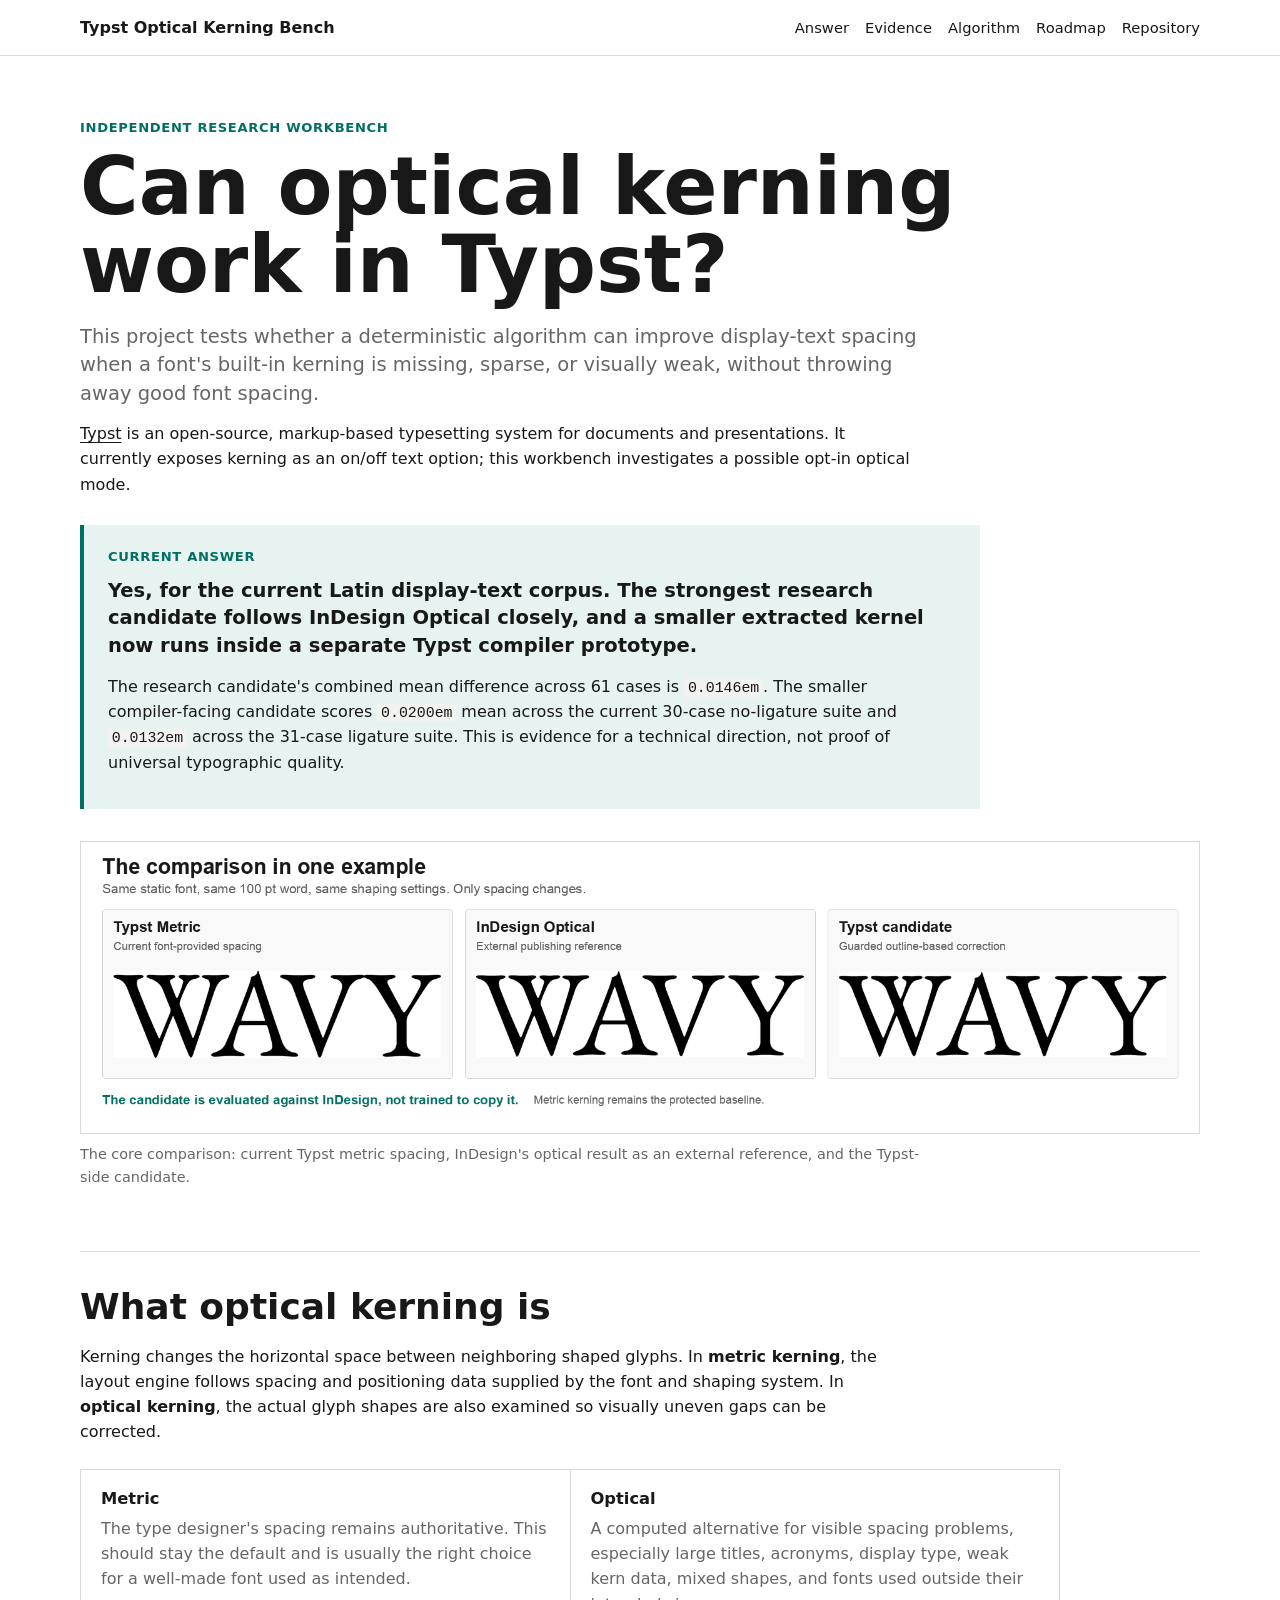
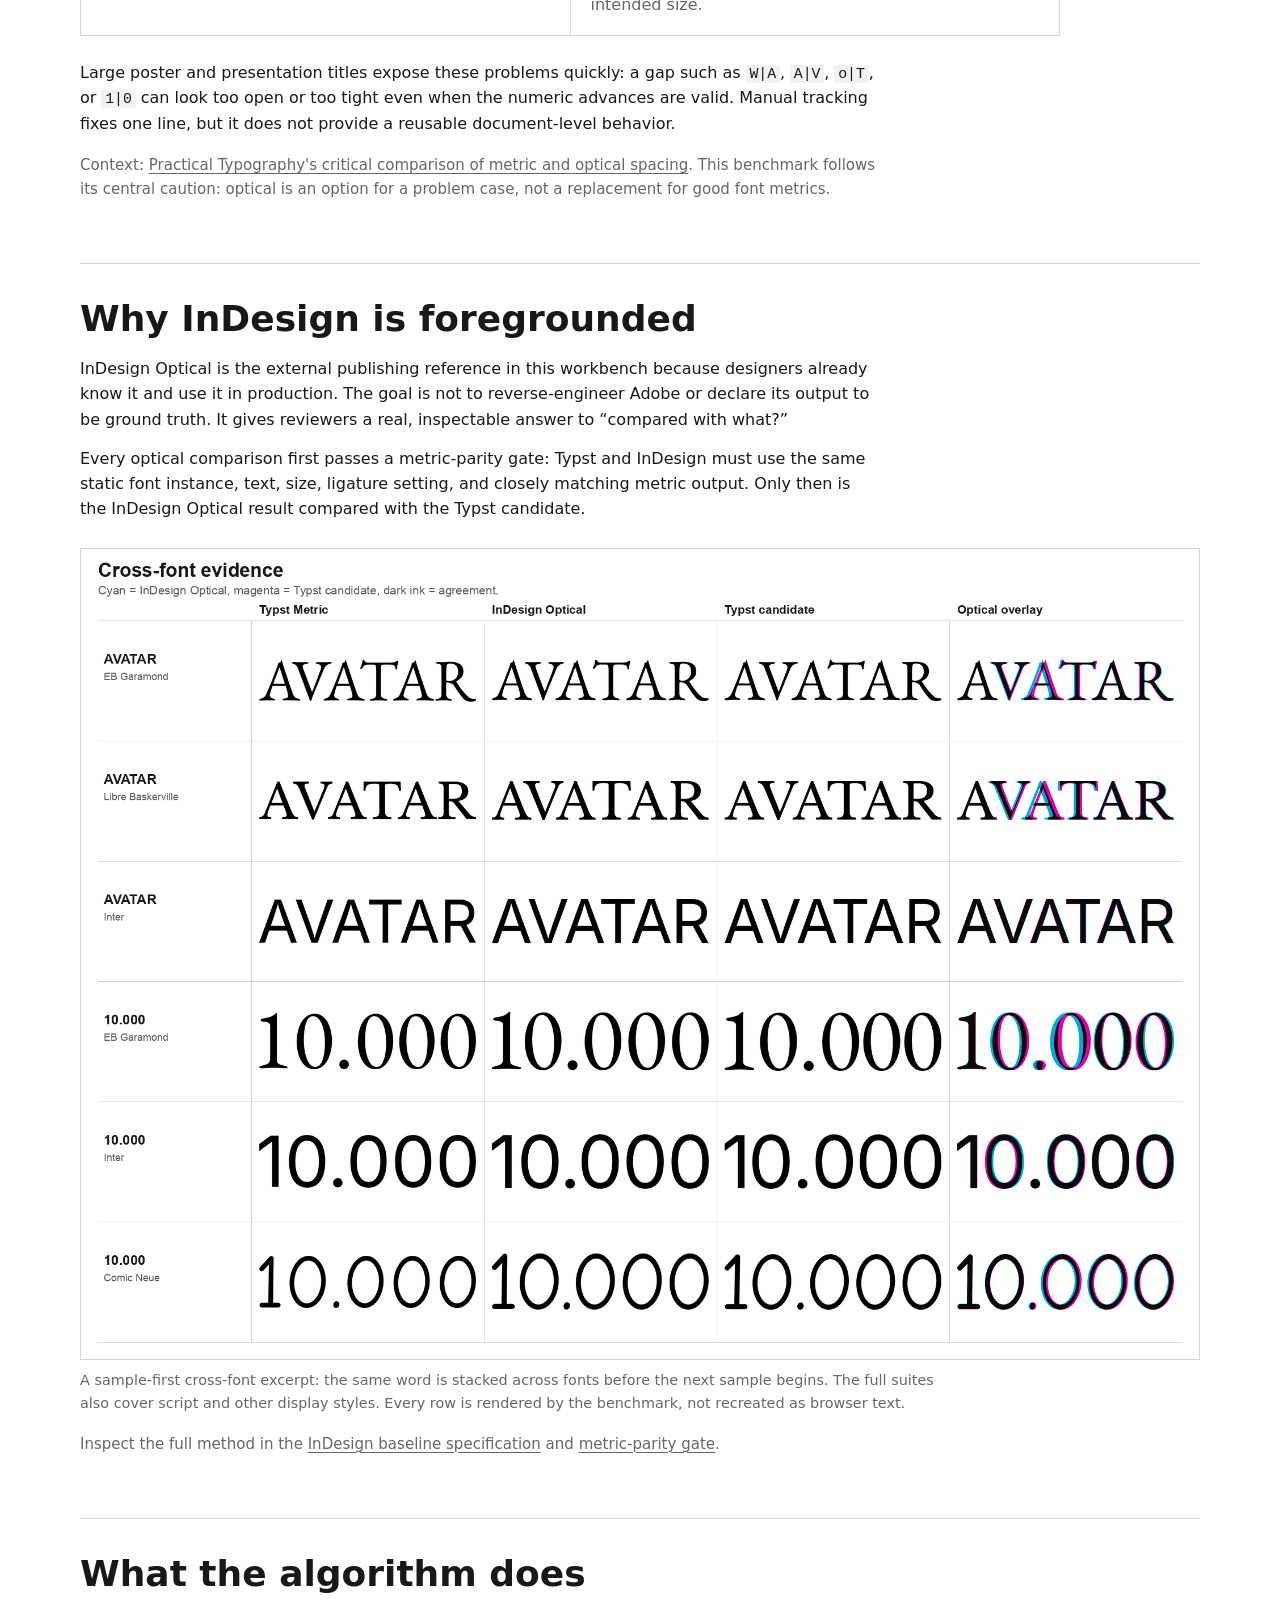
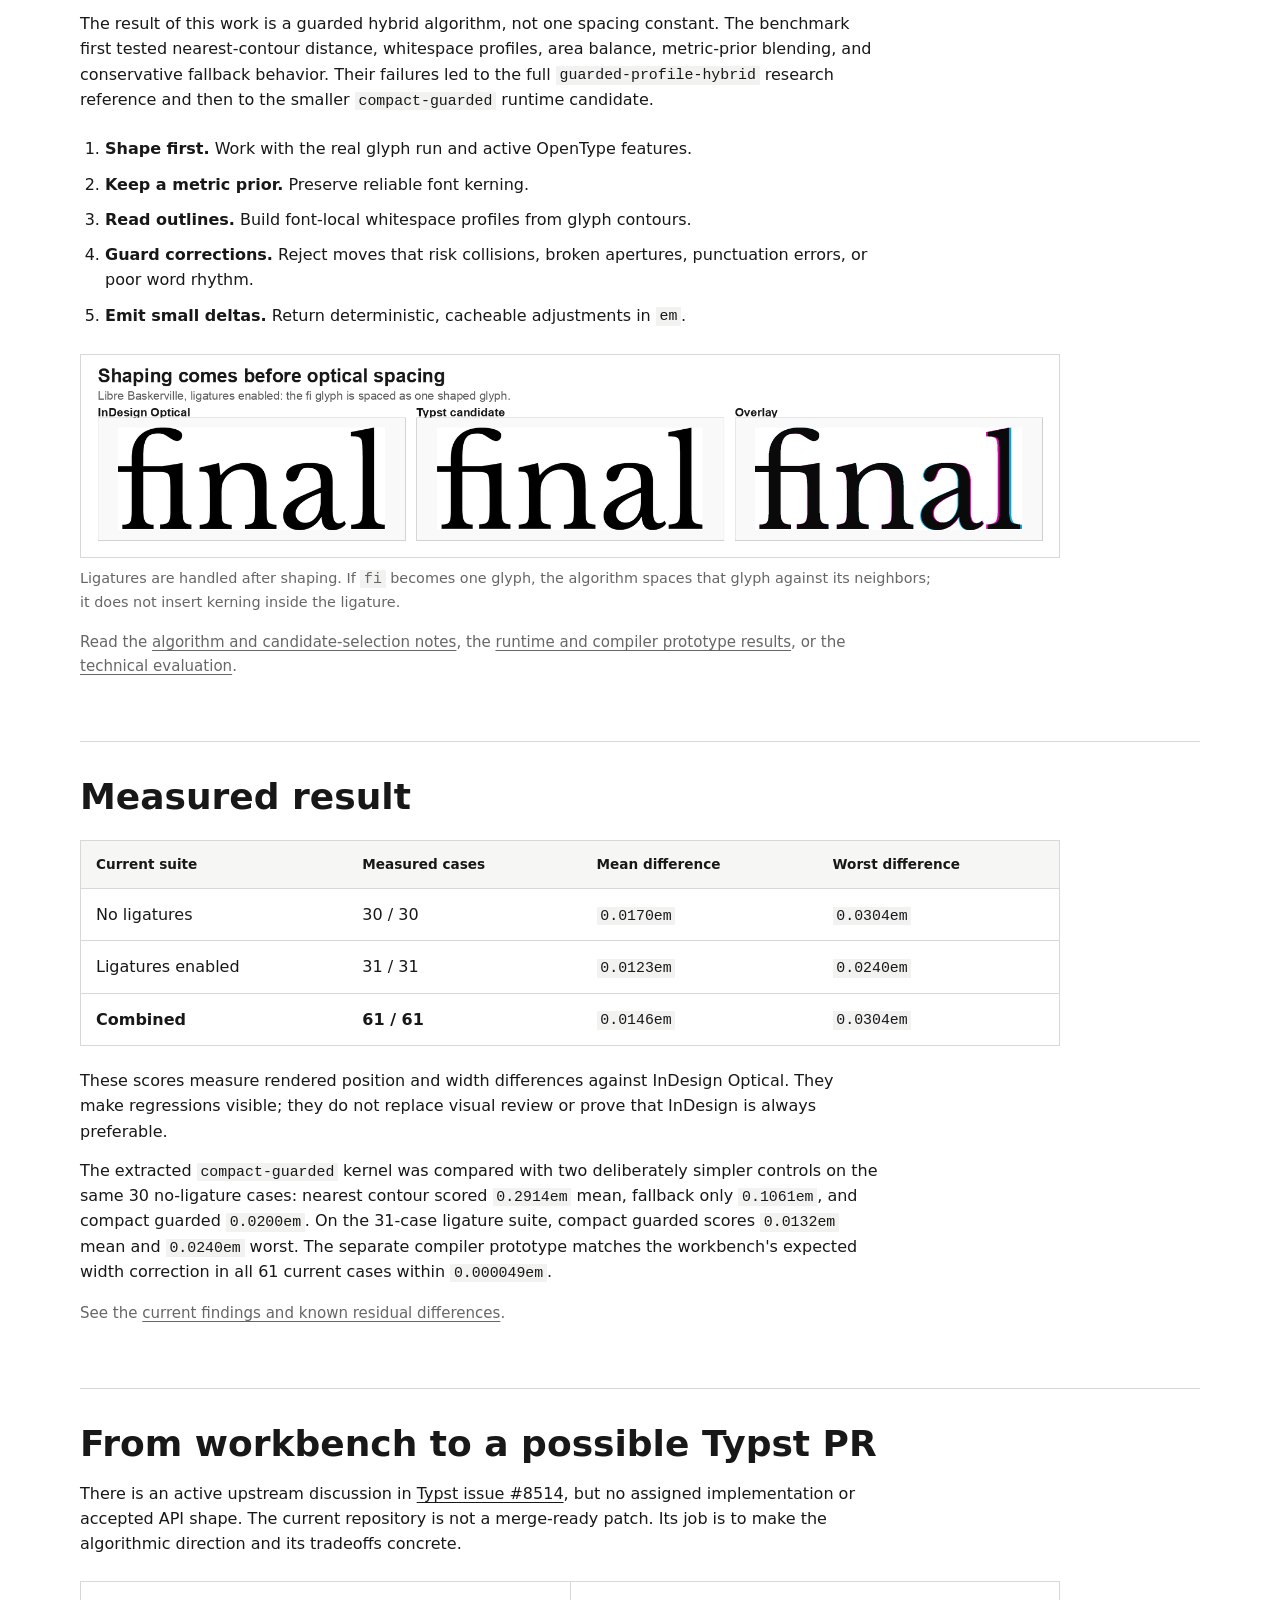
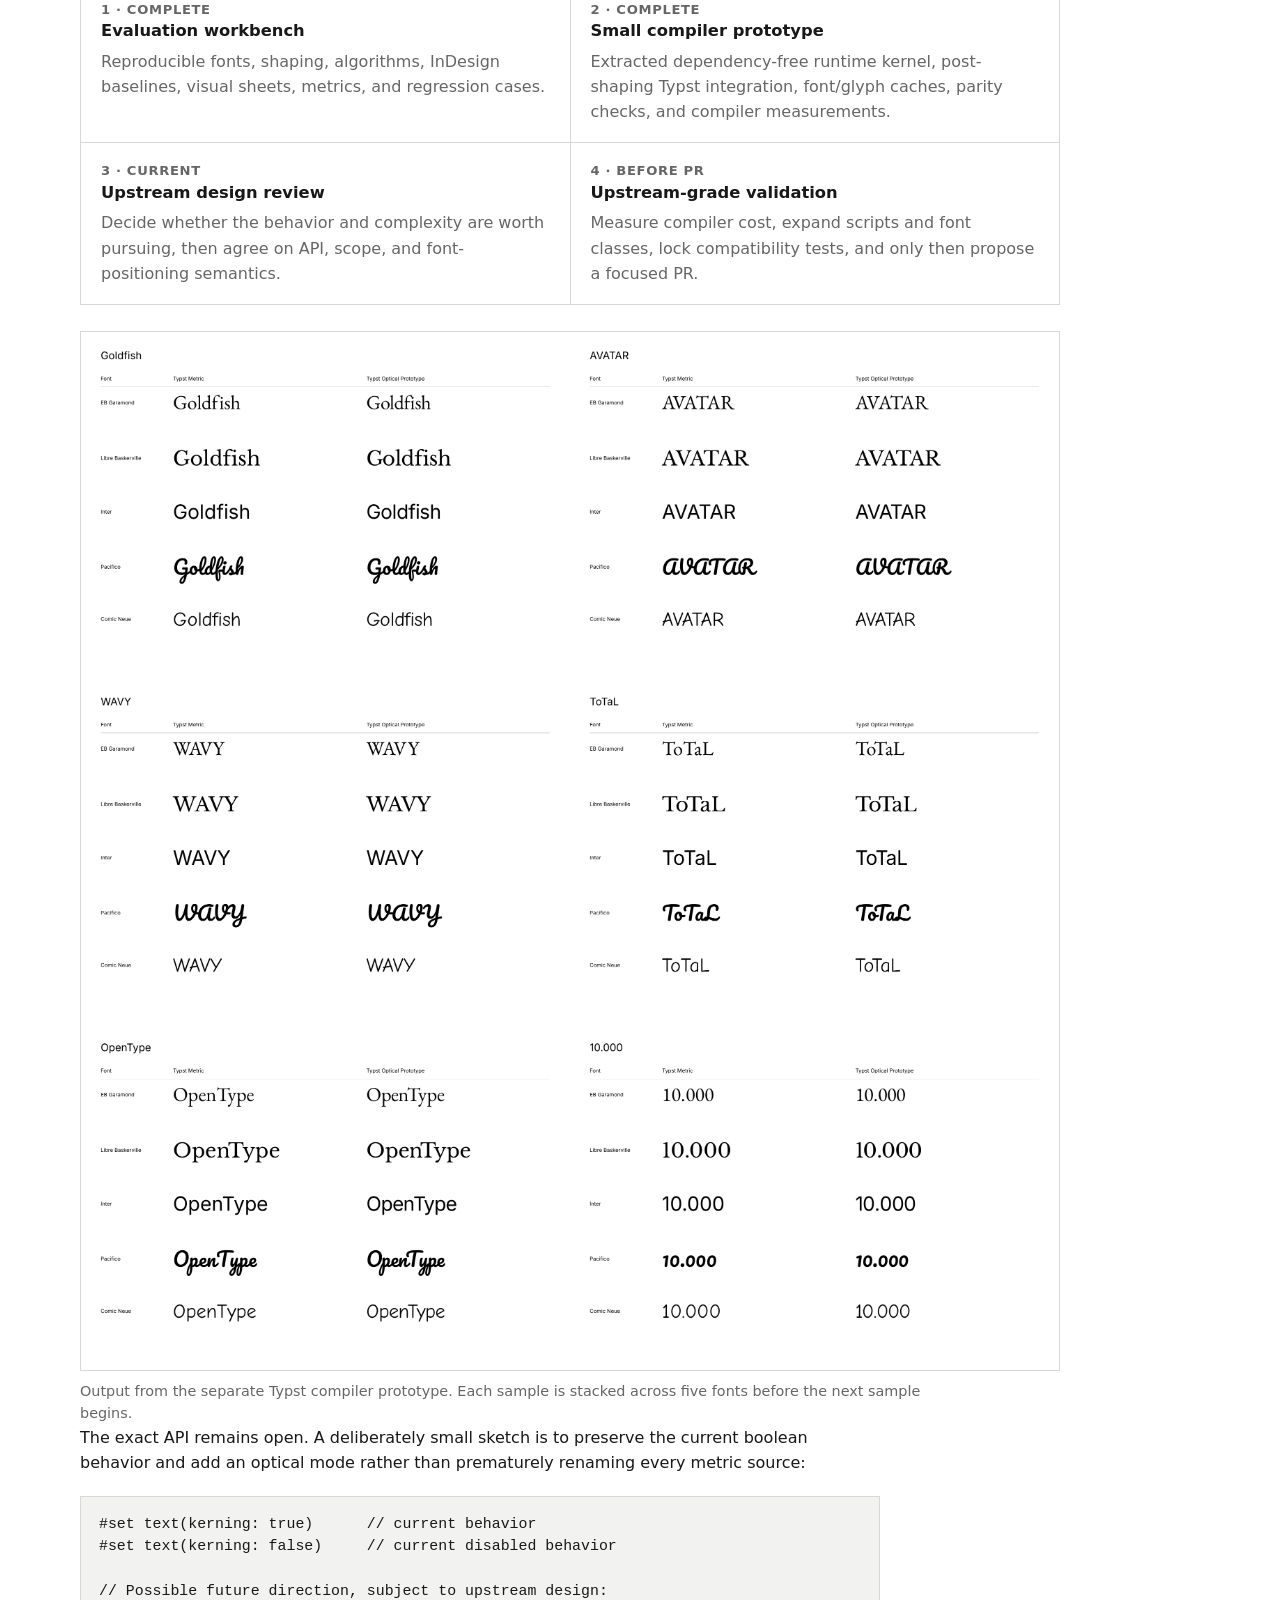
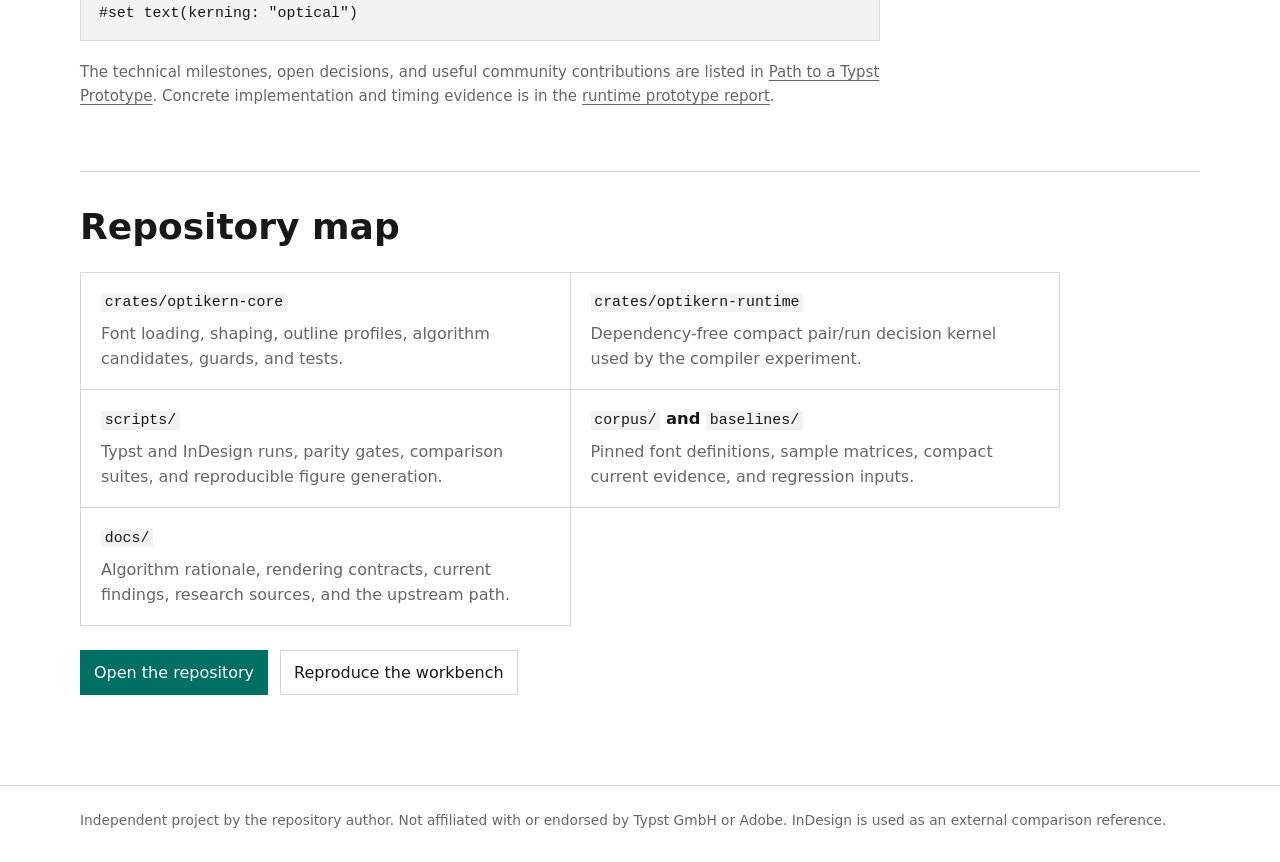
==== commit d9f7e633: "Document Typst optical kerning prototype" ====
--- a/site/index.html
+++ b/site/index.html
@@ -49,16 +49,18 @@
         <div class="answer" id="answer">
           <p class="answer-label">Current answer</p>
           <p class="answer-text">
-            Yes, for the current Latin display-text corpus, the
-            <code>guarded-profile-hybrid</code> candidate follows InDesign
-            Optical closely enough to justify a focused Typst compiler
+            Yes, for the current Latin display-text corpus. The strongest
+            research candidate follows InDesign Optical closely, and a smaller
+            extracted kernel now runs inside a separate Typst compiler
             prototype.
           </p>
           <p>
-            Across 61 measured cases, its combined mean rendered difference
-            from InDesign Optical is <code>0.0146em</code>; the worst current
-            case is <code>0.0304em</code>. This is evidence for a technical
-            direction, not proof of universal typographic quality.
+            The research candidate's combined mean difference across 61 cases
+            is <code>0.0146em</code>. The smaller compiler-facing candidate
+            scores <code>0.0200em</code> mean across the current 30-case
+            no-ligature suite and <code>0.0132em</code> across the 31-case
+            ligature suite. This is evidence for a technical direction, not
+            proof of universal typographic quality.
           </p>
         </div>
         <figure class="hero-figure">
@@ -166,11 +168,12 @@
       <section id="algorithm">
         <h2>What the algorithm does</h2>
         <p>
-          The result of this work is an actual algorithm candidate named
-          <code>guarded-profile-hybrid</code>. It was not chosen upfront. The
-          benchmark first tested nearest-contour distance, whitespace profiles,
-          area balance, metric-prior blending, and conservative fallback
-          behavior. Their failures led to the guarded hybrid.
+          The result of this work is a guarded hybrid algorithm, not one spacing
+          constant. The benchmark first tested nearest-contour distance,
+          whitespace profiles, area balance, metric-prior blending, and
+          conservative fallback behavior. Their failures led to the full
+          <code>guarded-profile-hybrid</code> research reference and then to the
+          smaller <code>compact-guarded</code> runtime candidate.
         </p>
         <ol class="pipeline">
           <li><strong>Shape first.</strong> Work with the real glyph run and active OpenType features.</li>
@@ -196,7 +199,12 @@
             href="https://github.com/Hyperrick/typst-optical-kerning-bench/blob/main/docs/algorithms.md"
             target="_blank"
             rel="noreferrer"
-          >algorithm and candidate-selection notes</a>
+          >algorithm and candidate-selection notes</a>, the
+          <a
+            href="https://github.com/Hyperrick/typst-optical-kerning-bench/blob/main/docs/runtime-prototype-results.md"
+            target="_blank"
+            rel="noreferrer"
+          >runtime and compiler prototype results</a>,
           or the
           <a
             href="https://github.com/Hyperrick/typst-optical-kerning-bench/blob/main/docs/typst-optical-kerning-evaluation.md"
@@ -245,6 +253,16 @@
           InDesign Optical. They make regressions visible; they do not replace
           visual review or prove that InDesign is always preferable.
         </p>
+        <p>
+          The extracted <code>compact-guarded</code> kernel was compared with
+          two deliberately simpler controls on the same 30 no-ligature cases:
+          nearest contour scored <code>0.2914em</code> mean, fallback only
+          <code>0.1061em</code>, and compact guarded <code>0.0200em</code>.
+          On the 31-case ligature suite, compact guarded scores
+          <code>0.0132em</code> mean and <code>0.0240em</code> worst. The separate
+          compiler prototype matches the workbench's expected width correction
+          in all 61 current cases within <code>0.000049em</code>.
+        </p>
         <p class="detail-link">
           See the
           <a
@@ -274,14 +292,14 @@
             <p>Reproducible fonts, shaping, algorithms, InDesign baselines, visual sheets, metrics, and regression cases.</p>
           </article>
           <article>
-            <p class="step">2 · Current</p>
-            <h3>Upstream design discussion</h3>
-            <p>Agree on scope, complexity budget, fallback semantics, and how advance widths, legacy <code>kern</code>, and GPOS interact.</p>
-          </article>
-          <article>
-            <p class="step">3 · Proposed</p>
+            <p class="step">2 · Complete</p>
             <h3>Small compiler prototype</h3>
-            <p>Extract the smallest runtime kernel from the research code, place it after shaping, keep it opt-in, and add caches.</p>
+            <p>Extracted dependency-free runtime kernel, post-shaping Typst integration, font/glyph caches, parity checks, and compiler measurements.</p>
+          </article>
+          <article>
+            <p class="step">3 · Current</p>
+            <h3>Upstream design review</h3>
+            <p>Decide whether the behavior and complexity are worth pursuing, then agree on API, scope, and font-positioning semantics.</p>
           </article>
           <article>
             <p class="step">4 · Before PR</p>
@@ -289,6 +307,16 @@
             <p>Measure compiler cost, expand scripts and font classes, lock compatibility tests, and only then propose a focused PR.</p>
           </article>
         </div>
+        <figure class="wide-figure compact-figure">
+          <img
+            src="assets/typst-prototype-contact-sheet.png"
+            alt="Typst Metric and the opt-in Typst Optical compiler prototype across six samples and five fonts."
+          >
+          <figcaption>
+            Output from the separate Typst compiler prototype. Each sample is
+            stacked across five fonts before the next sample begins.
+          </figcaption>
+        </figure>
         <p>
           The exact API remains open. A deliberately small sketch is to preserve
           the current boolean behavior and add an optical mode rather than
@@ -306,7 +334,13 @@
             href="https://github.com/Hyperrick/typst-optical-kerning-bench/blob/main/docs/path-to-typst.md"
             target="_blank"
             rel="noreferrer"
-          >Path to a Typst Prototype</a>.
+          >Path to a Typst Prototype</a>. Concrete implementation and timing
+          evidence is in the
+          <a
+            href="https://github.com/Hyperrick/typst-optical-kerning-bench/blob/main/docs/runtime-prototype-results.md"
+            target="_blank"
+            rel="noreferrer"
+          >runtime prototype report</a>.
         </p>
       </section>
 
@@ -316,6 +350,10 @@
           <article>
             <h3><code>crates/optikern-core</code></h3>
             <p>Font loading, shaping, outline profiles, algorithm candidates, guards, and tests.</p>
+          </article>
+          <article>
+            <h3><code>crates/optikern-runtime</code></h3>
+            <p>Dependency-free compact pair/run decision kernel used by the compiler experiment.</p>
           </article>
           <article>
             <h3><code>scripts/</code></h3>
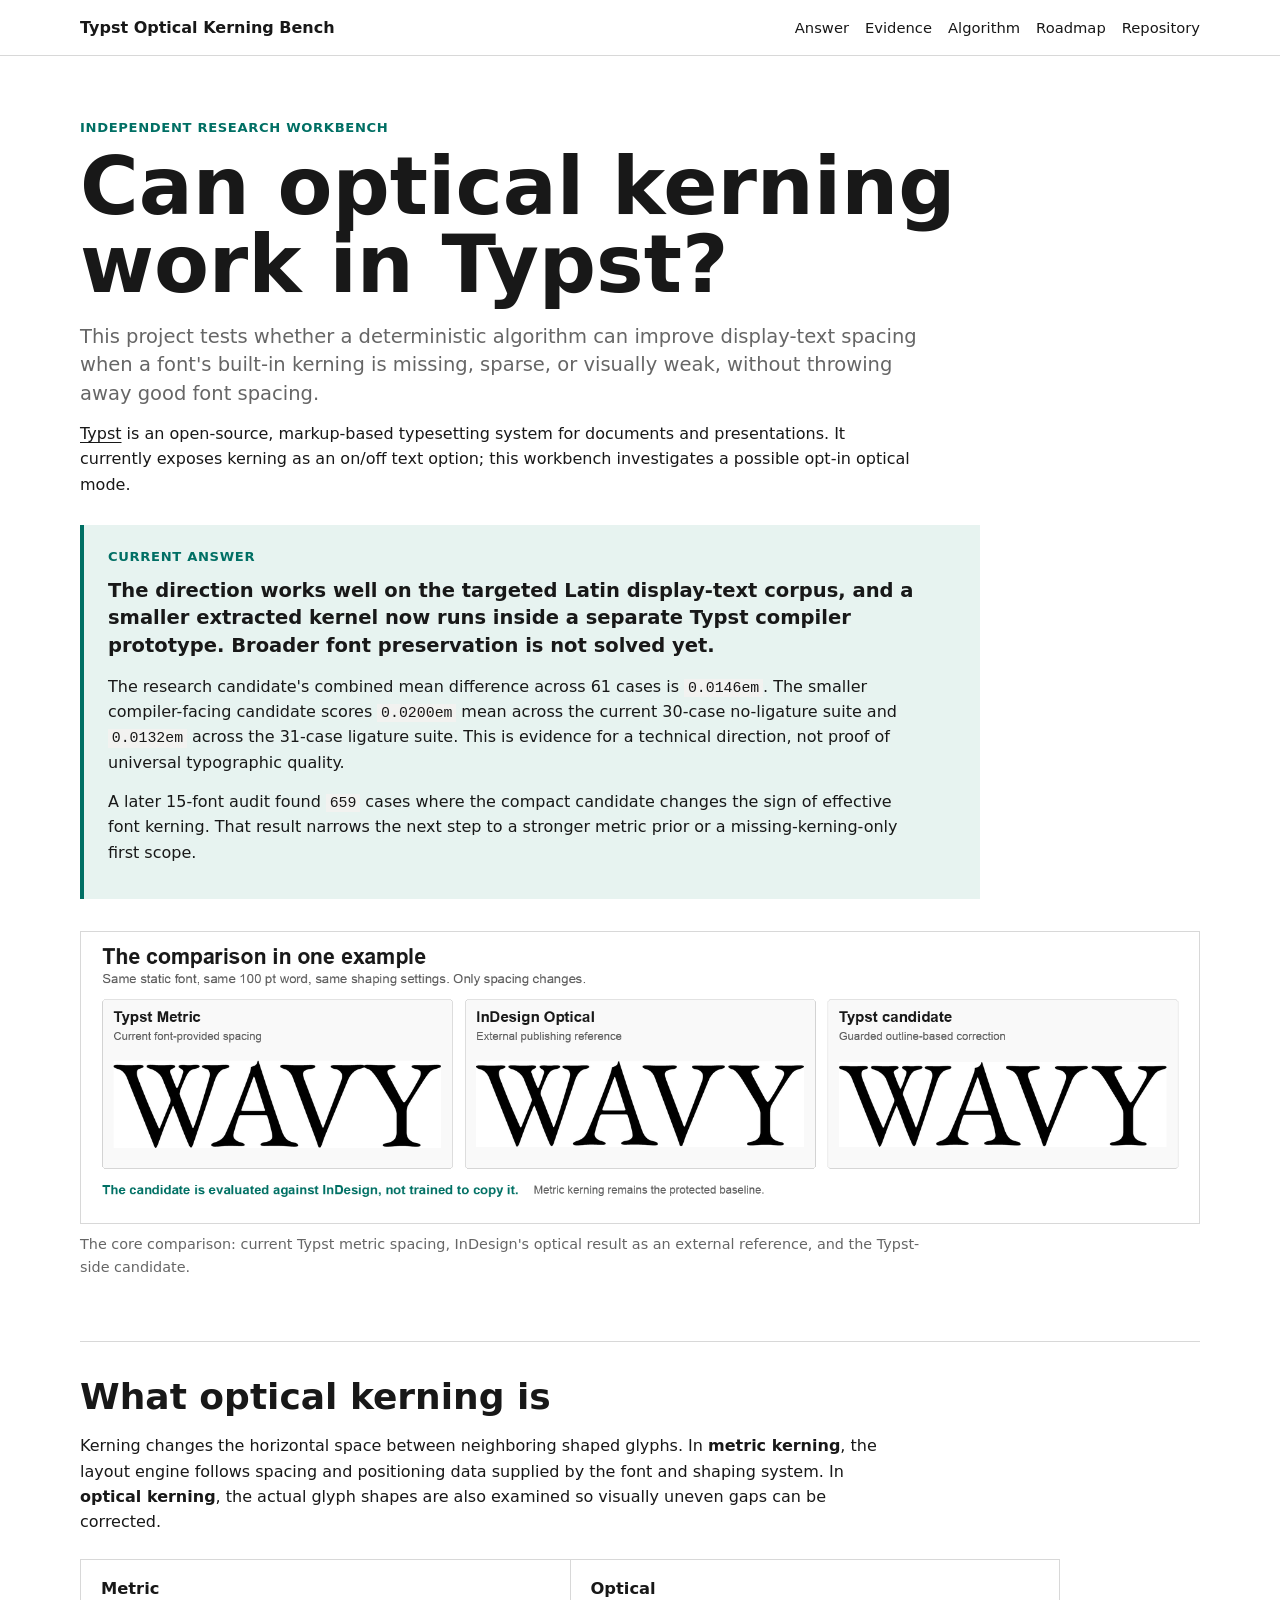
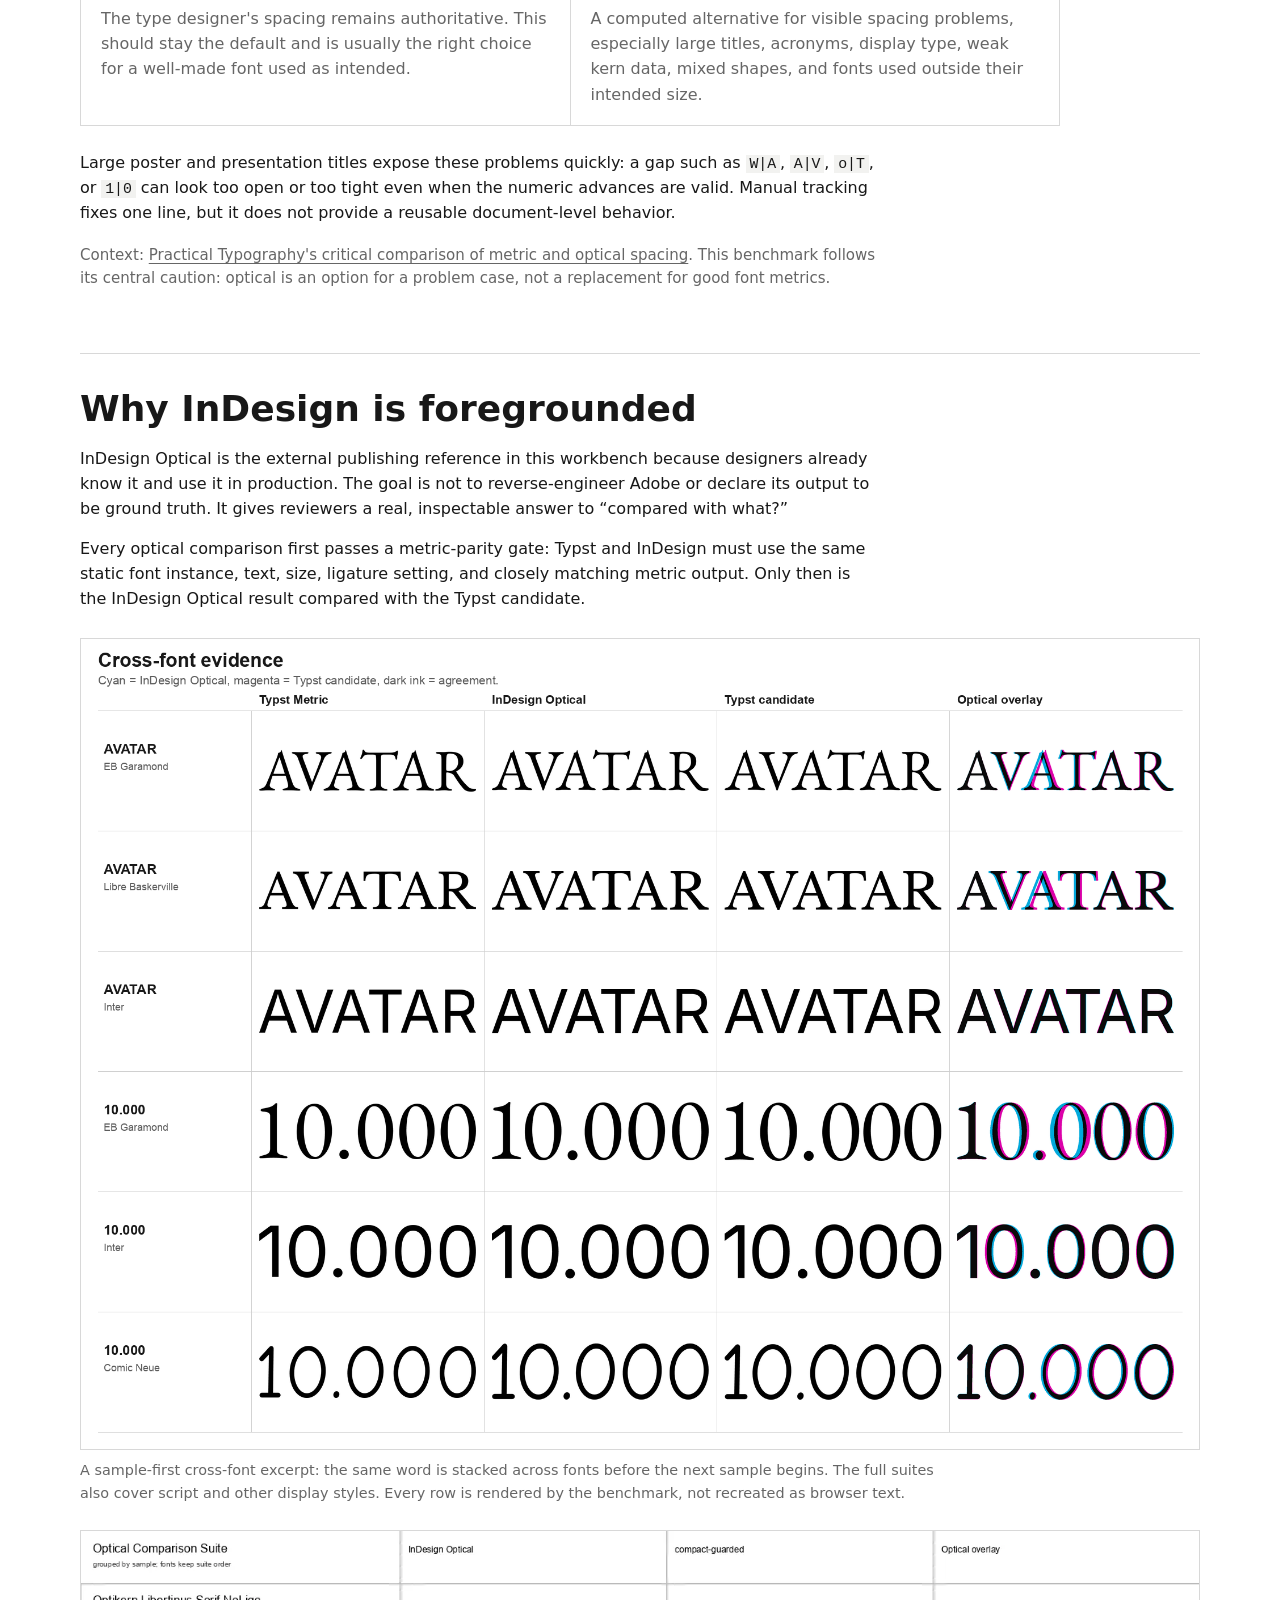
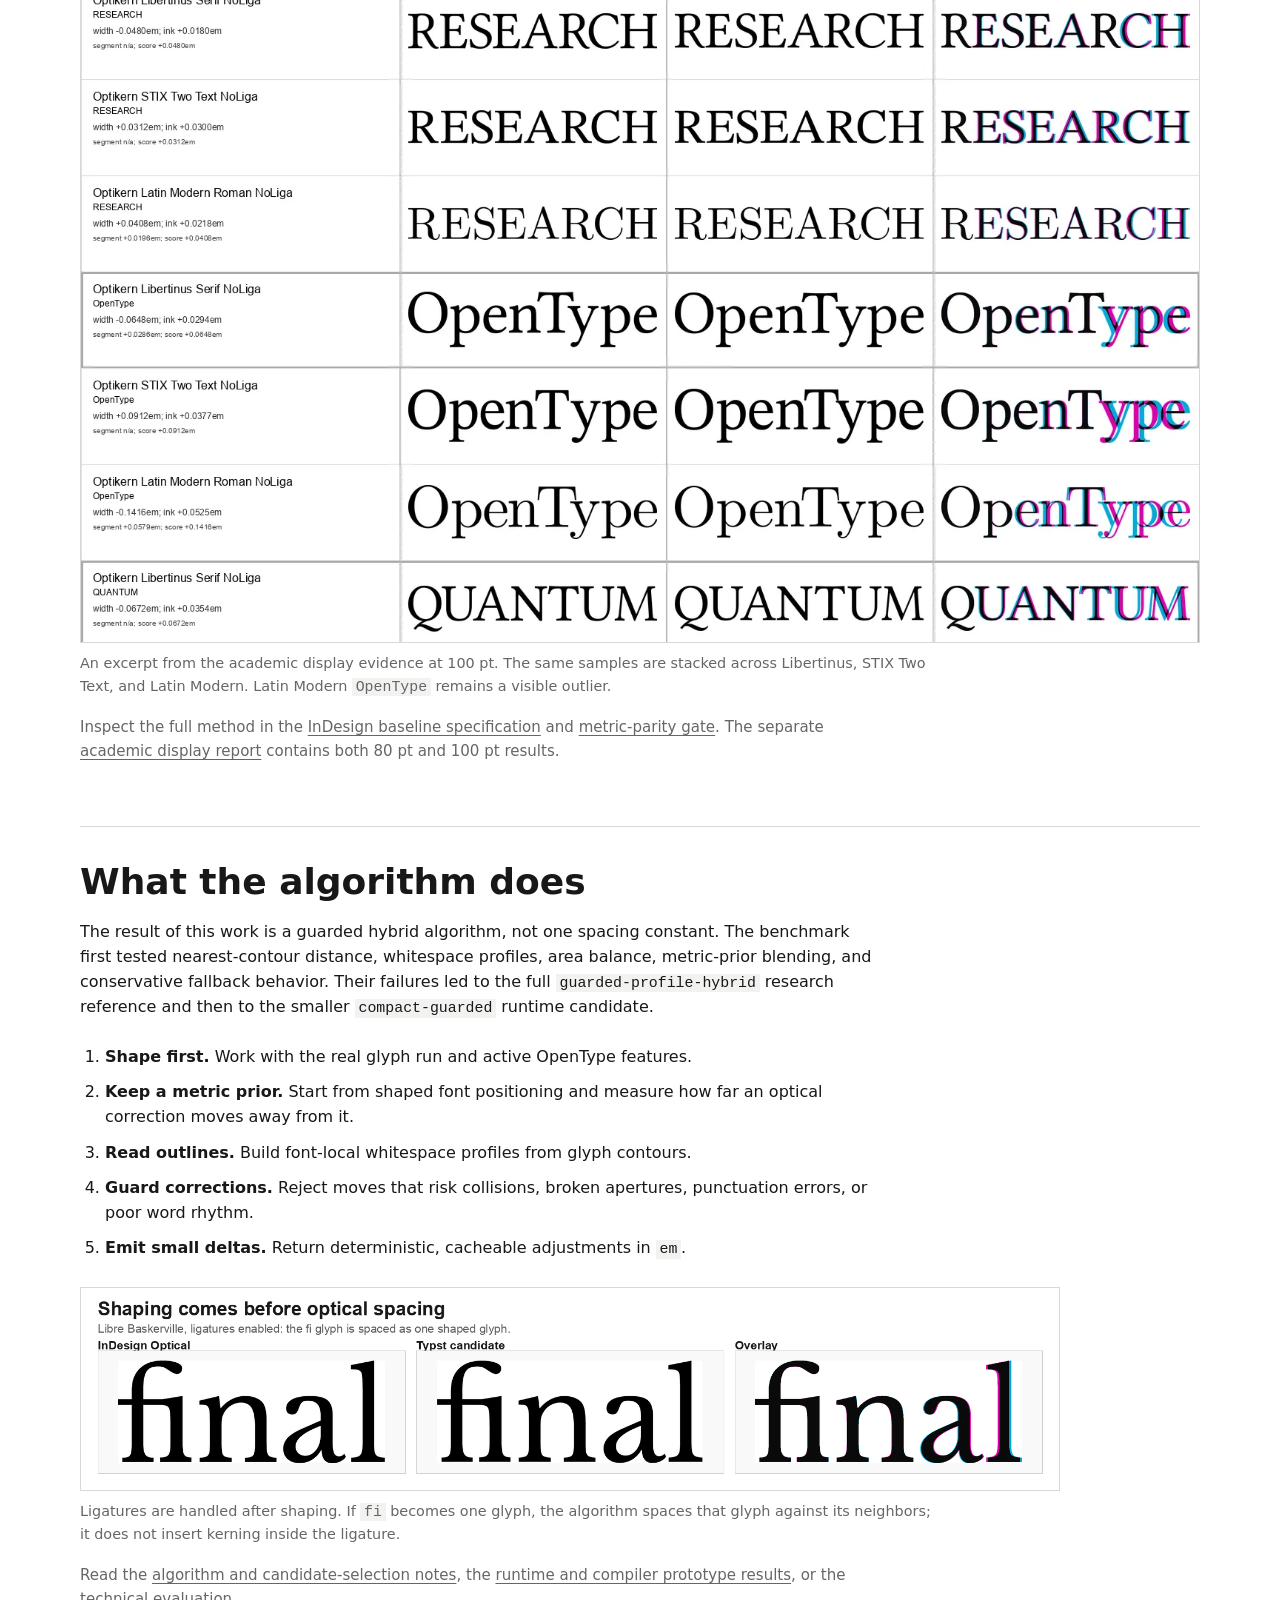
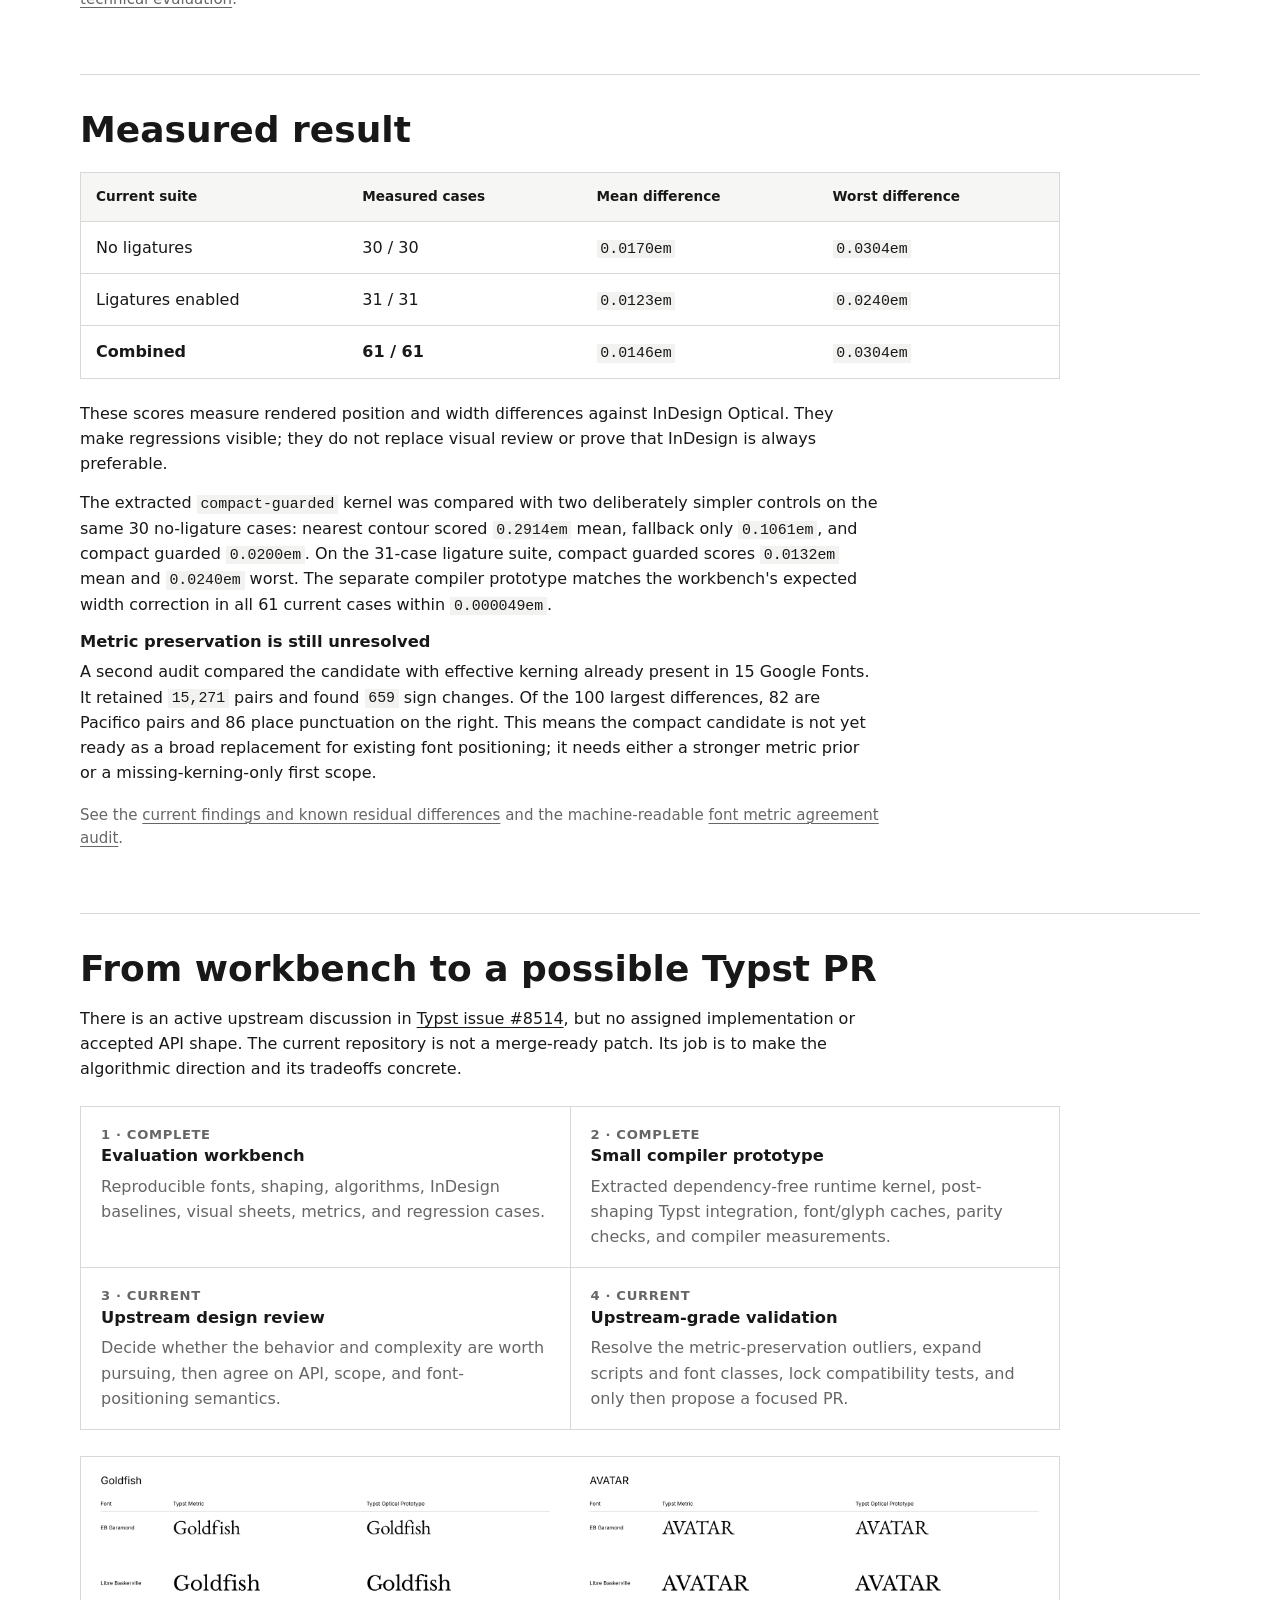
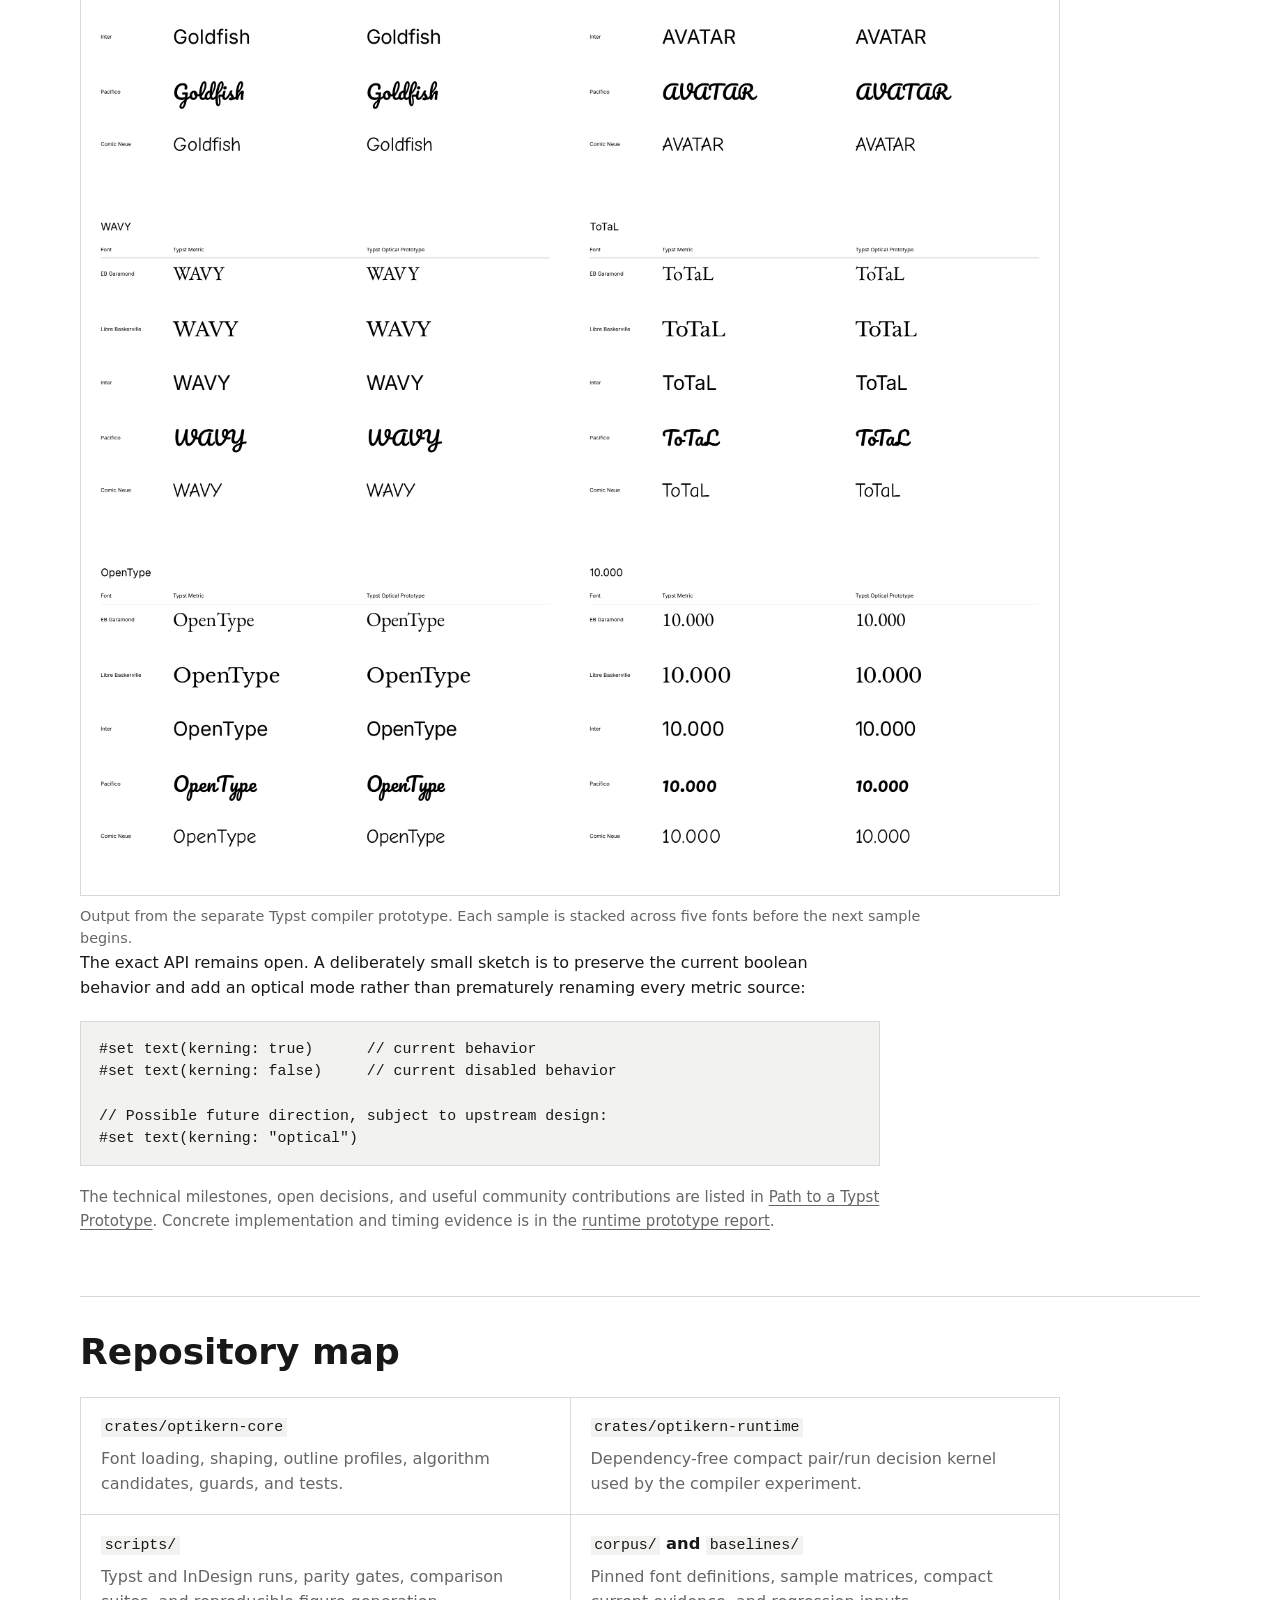
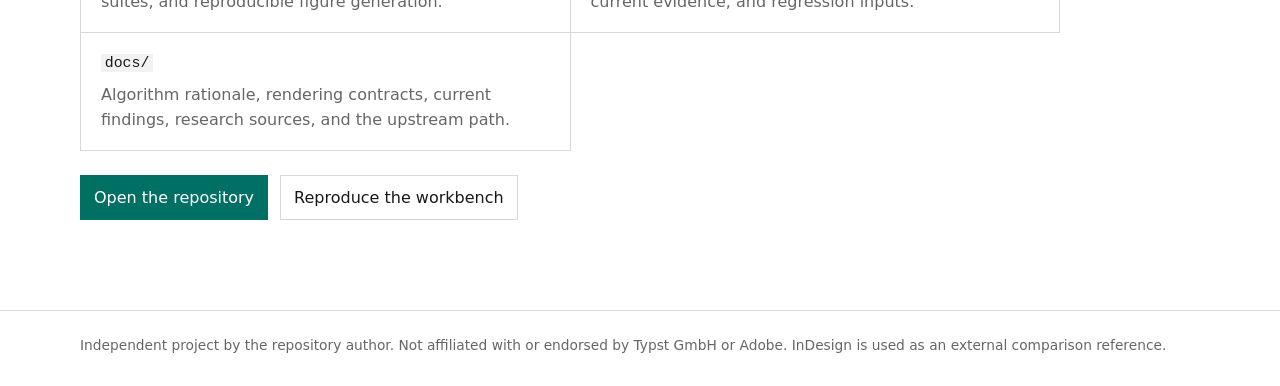
==== commit 00ab7fde: "Add academic and metric preservation evidence" ====
--- a/site/index.html
+++ b/site/index.html
@@ -49,10 +49,9 @@
         <div class="answer" id="answer">
           <p class="answer-label">Current answer</p>
           <p class="answer-text">
-            Yes, for the current Latin display-text corpus. The strongest
-            research candidate follows InDesign Optical closely, and a smaller
-            extracted kernel now runs inside a separate Typst compiler
-            prototype.
+            The direction works well on the targeted Latin display-text corpus,
+            and a smaller extracted kernel now runs inside a separate Typst
+            compiler prototype. Broader font preservation is not solved yet.
           </p>
           <p>
             The research candidate's combined mean difference across 61 cases
@@ -61,6 +60,12 @@
             no-ligature suite and <code>0.0132em</code> across the 31-case
             ligature suite. This is evidence for a technical direction, not
             proof of universal typographic quality.
+          </p>
+          <p>
+            A later 15-font audit found <code>659</code> cases where the compact
+            candidate changes the sign of effective font kerning. That result
+            narrows the next step to a stronger metric prior or a
+            missing-kerning-only first scope.
           </p>
         </div>
         <figure class="hero-figure">
@@ -149,6 +154,18 @@
             benchmark, not recreated as browser text.
           </figcaption>
         </figure>
+        <figure class="wide-figure">
+          <img
+            src="assets/academic-display-100pt.webp"
+            alt="Sample-first comparison of InDesign Optical and the compact Typst candidate in Libertinus Serif, STIX Two Text, and Latin Modern at 100 points."
+          >
+          <figcaption>
+            An excerpt from the academic display evidence at 100 pt. The same
+            samples are stacked across Libertinus, STIX Two Text, and Latin
+            Modern. Latin Modern
+            <code>OpenType</code> remains a visible outlier.
+          </figcaption>
+        </figure>
         <p class="detail-link">
           Inspect the full method in the
           <a
@@ -162,6 +179,13 @@
             target="_blank"
             rel="noreferrer"
           >metric-parity gate</a>.
+          The separate
+          <a
+            href="https://github.com/Hyperrick/typst-optical-kerning-bench/blob/main/docs/academic-display-evidence.md"
+            target="_blank"
+            rel="noreferrer"
+          >academic display report</a>
+          contains both 80 pt and 100 pt results.
         </p>
       </section>
 
@@ -177,7 +201,7 @@
         </p>
         <ol class="pipeline">
           <li><strong>Shape first.</strong> Work with the real glyph run and active OpenType features.</li>
-          <li><strong>Keep a metric prior.</strong> Preserve reliable font kerning.</li>
+          <li><strong>Keep a metric prior.</strong> Start from shaped font positioning and measure how far an optical correction moves away from it.</li>
           <li><strong>Read outlines.</strong> Build font-local whitespace profiles from glyph contours.</li>
           <li><strong>Guard corrections.</strong> Reject moves that risk collisions, broken apertures, punctuation errors, or poor word rhythm.</li>
           <li><strong>Emit small deltas.</strong> Return deterministic, cacheable adjustments in <code>em</code>.</li>
@@ -263,13 +287,29 @@
           compiler prototype matches the workbench's expected width correction
           in all 61 current cases within <code>0.000049em</code>.
         </p>
+        <h3>Metric preservation is still unresolved</h3>
+        <p>
+          A second audit compared the candidate with effective kerning already
+          present in 15 Google Fonts. It retained <code>15,271</code> pairs and
+          found <code>659</code> sign changes. Of the 100 largest differences,
+          82 are Pacifico pairs and 86 place punctuation on the right. This
+          means the compact candidate is not yet ready as a broad replacement
+          for existing font positioning; it needs either a stronger metric
+          prior or a missing-kerning-only first scope.
+        </p>
         <p class="detail-link">
           See the
           <a
             href="https://github.com/Hyperrick/typst-optical-kerning-bench/blob/main/docs/current-findings.md"
             target="_blank"
             rel="noreferrer"
-          >current findings and known residual differences</a>.
+          >current findings and known residual differences</a>
+          and the machine-readable
+          <a
+            href="https://github.com/Hyperrick/typst-optical-kerning-bench/blob/main/docs/metric-agreement-audit.md"
+            target="_blank"
+            rel="noreferrer"
+          >font metric agreement audit</a>.
         </p>
       </section>
 
@@ -302,9 +342,9 @@
             <p>Decide whether the behavior and complexity are worth pursuing, then agree on API, scope, and font-positioning semantics.</p>
           </article>
           <article>
-            <p class="step">4 · Before PR</p>
+            <p class="step">4 · Current</p>
             <h3>Upstream-grade validation</h3>
-            <p>Measure compiler cost, expand scripts and font classes, lock compatibility tests, and only then propose a focused PR.</p>
+            <p>Resolve the metric-preservation outliers, expand scripts and font classes, lock compatibility tests, and only then propose a focused PR.</p>
           </article>
         </div>
         <figure class="wide-figure compact-figure">
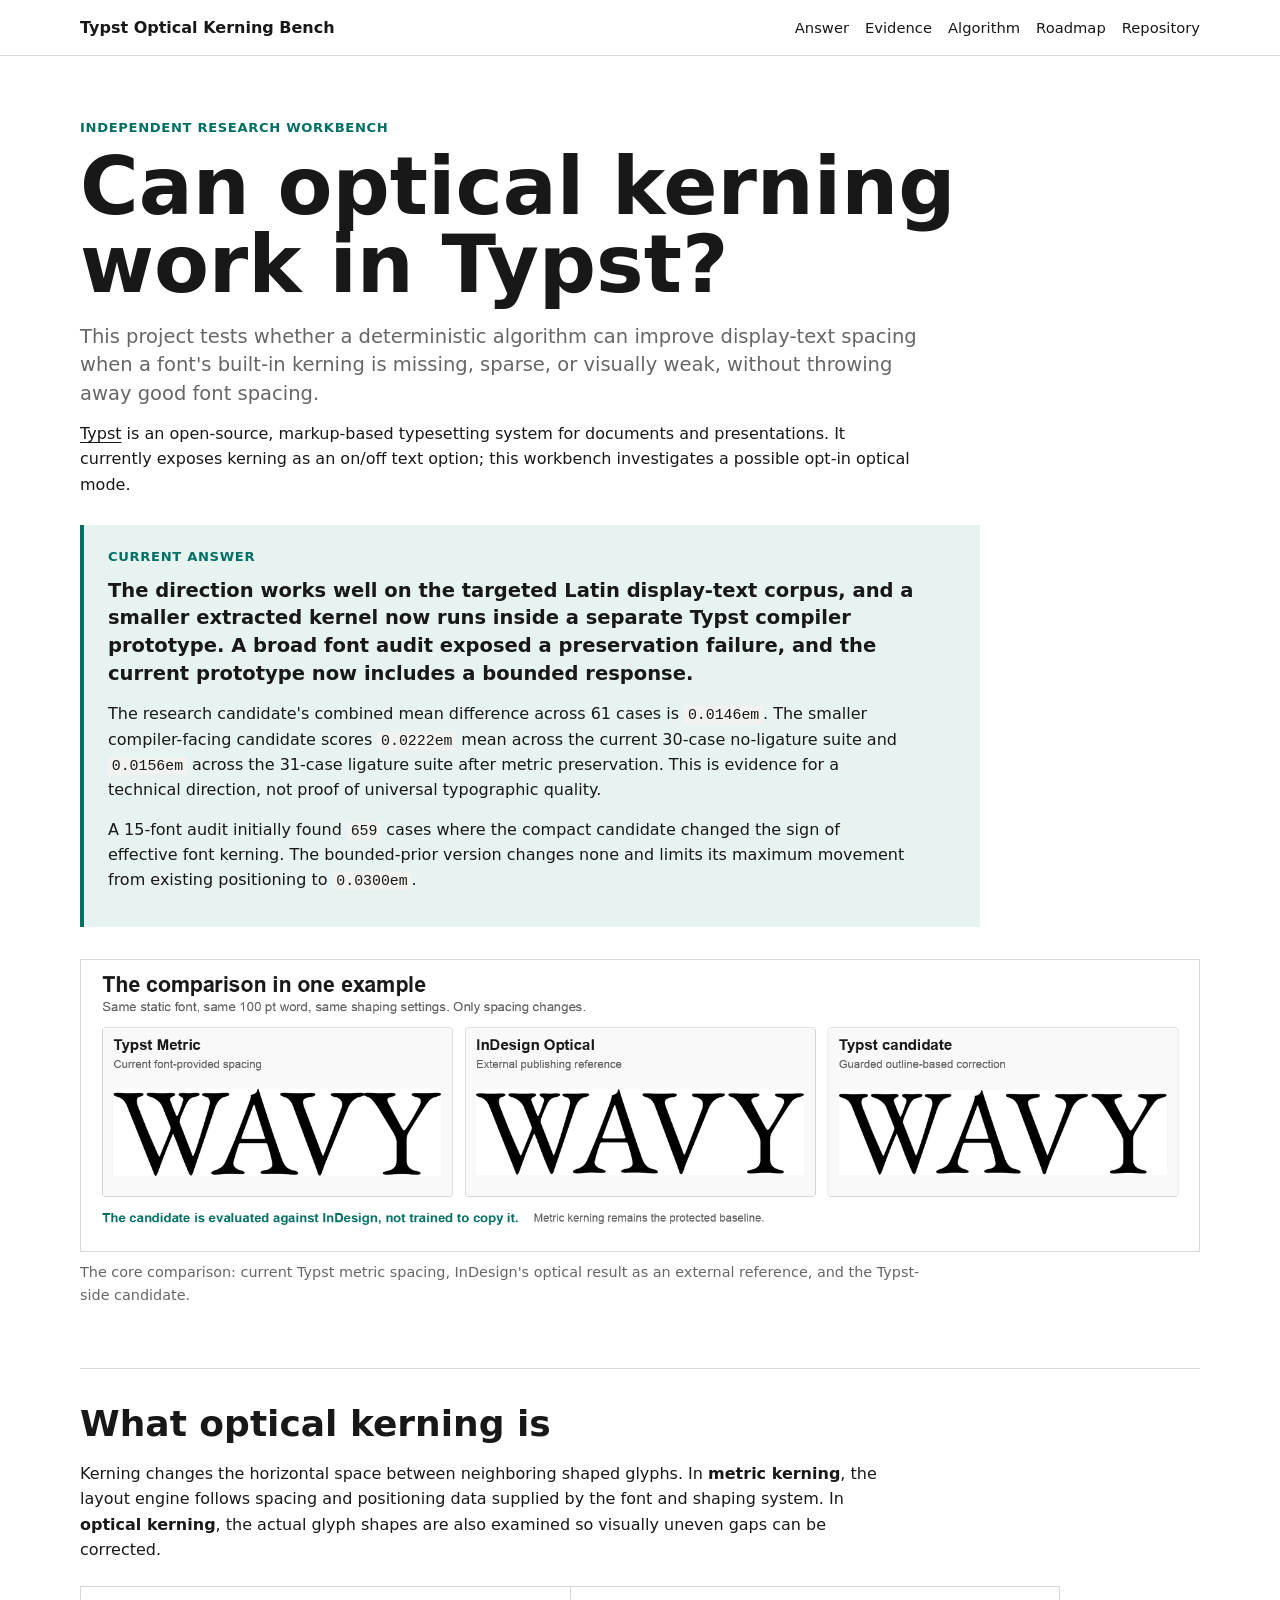
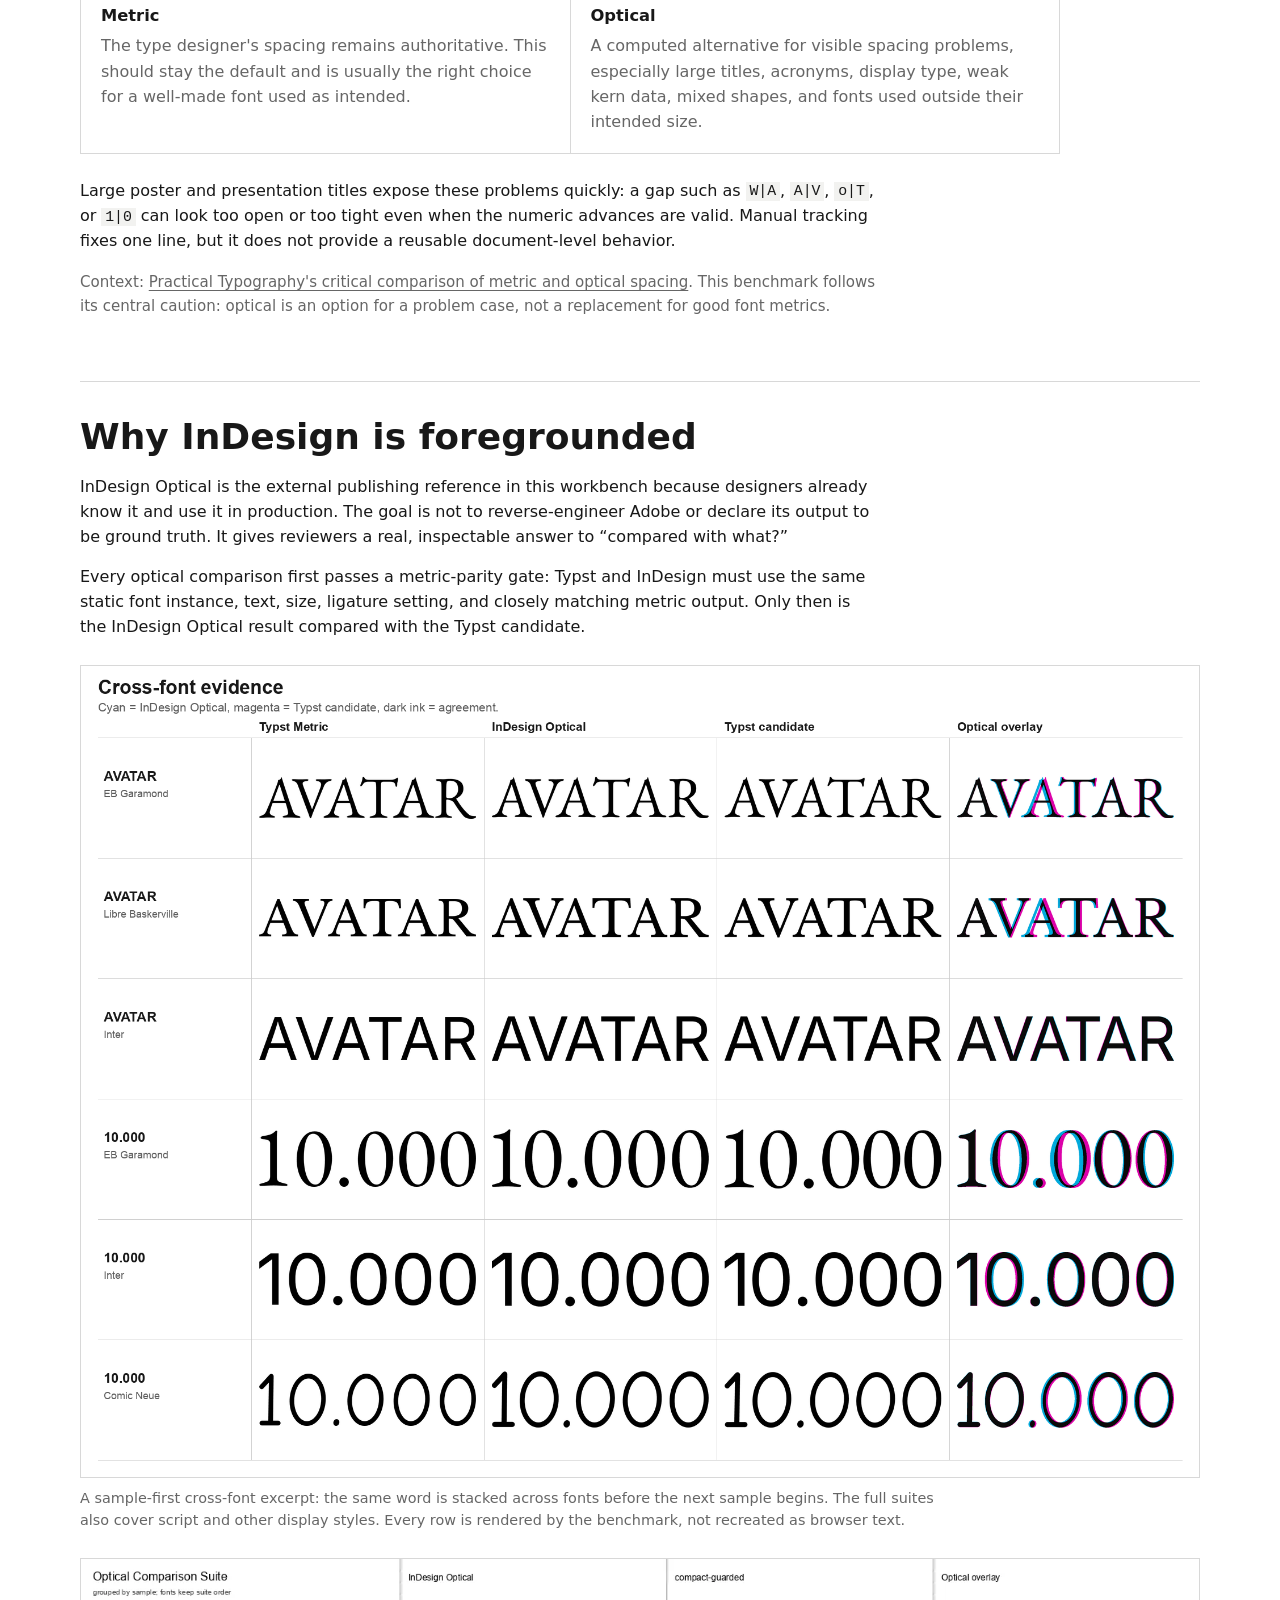
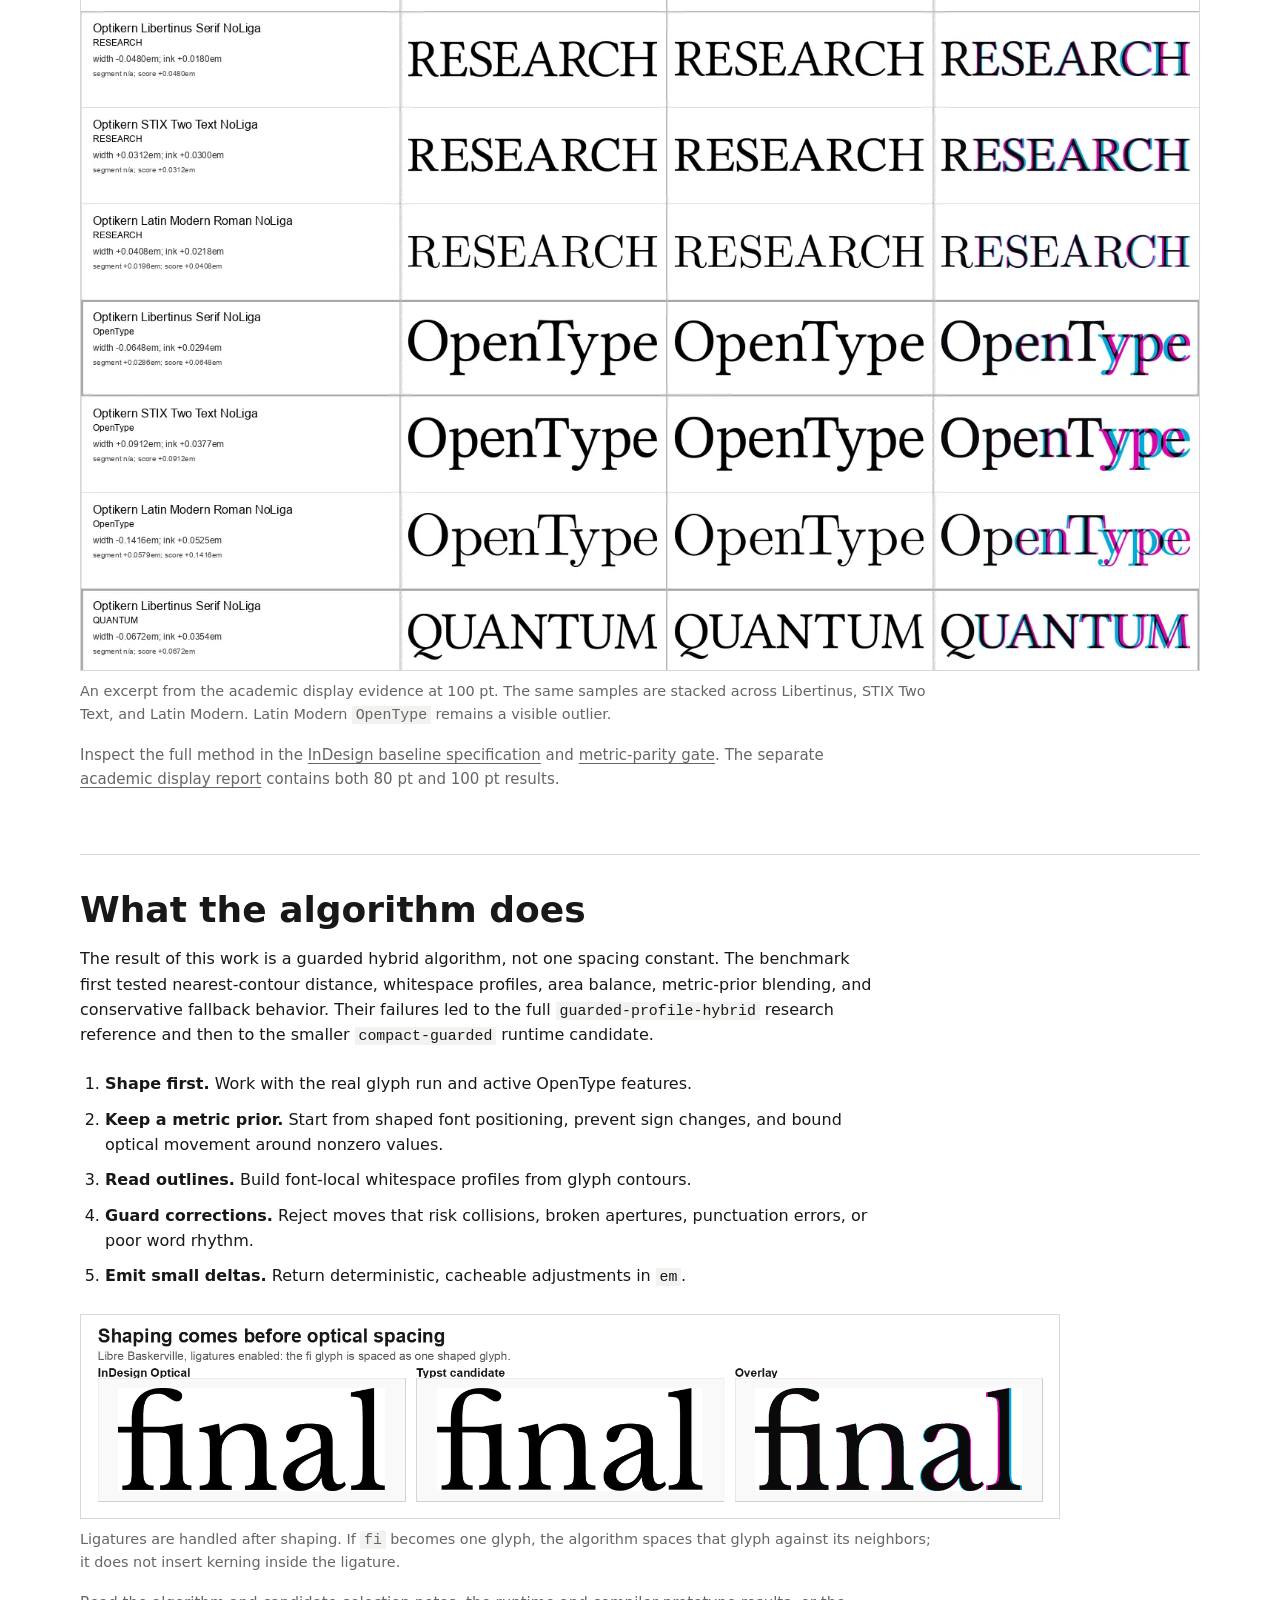
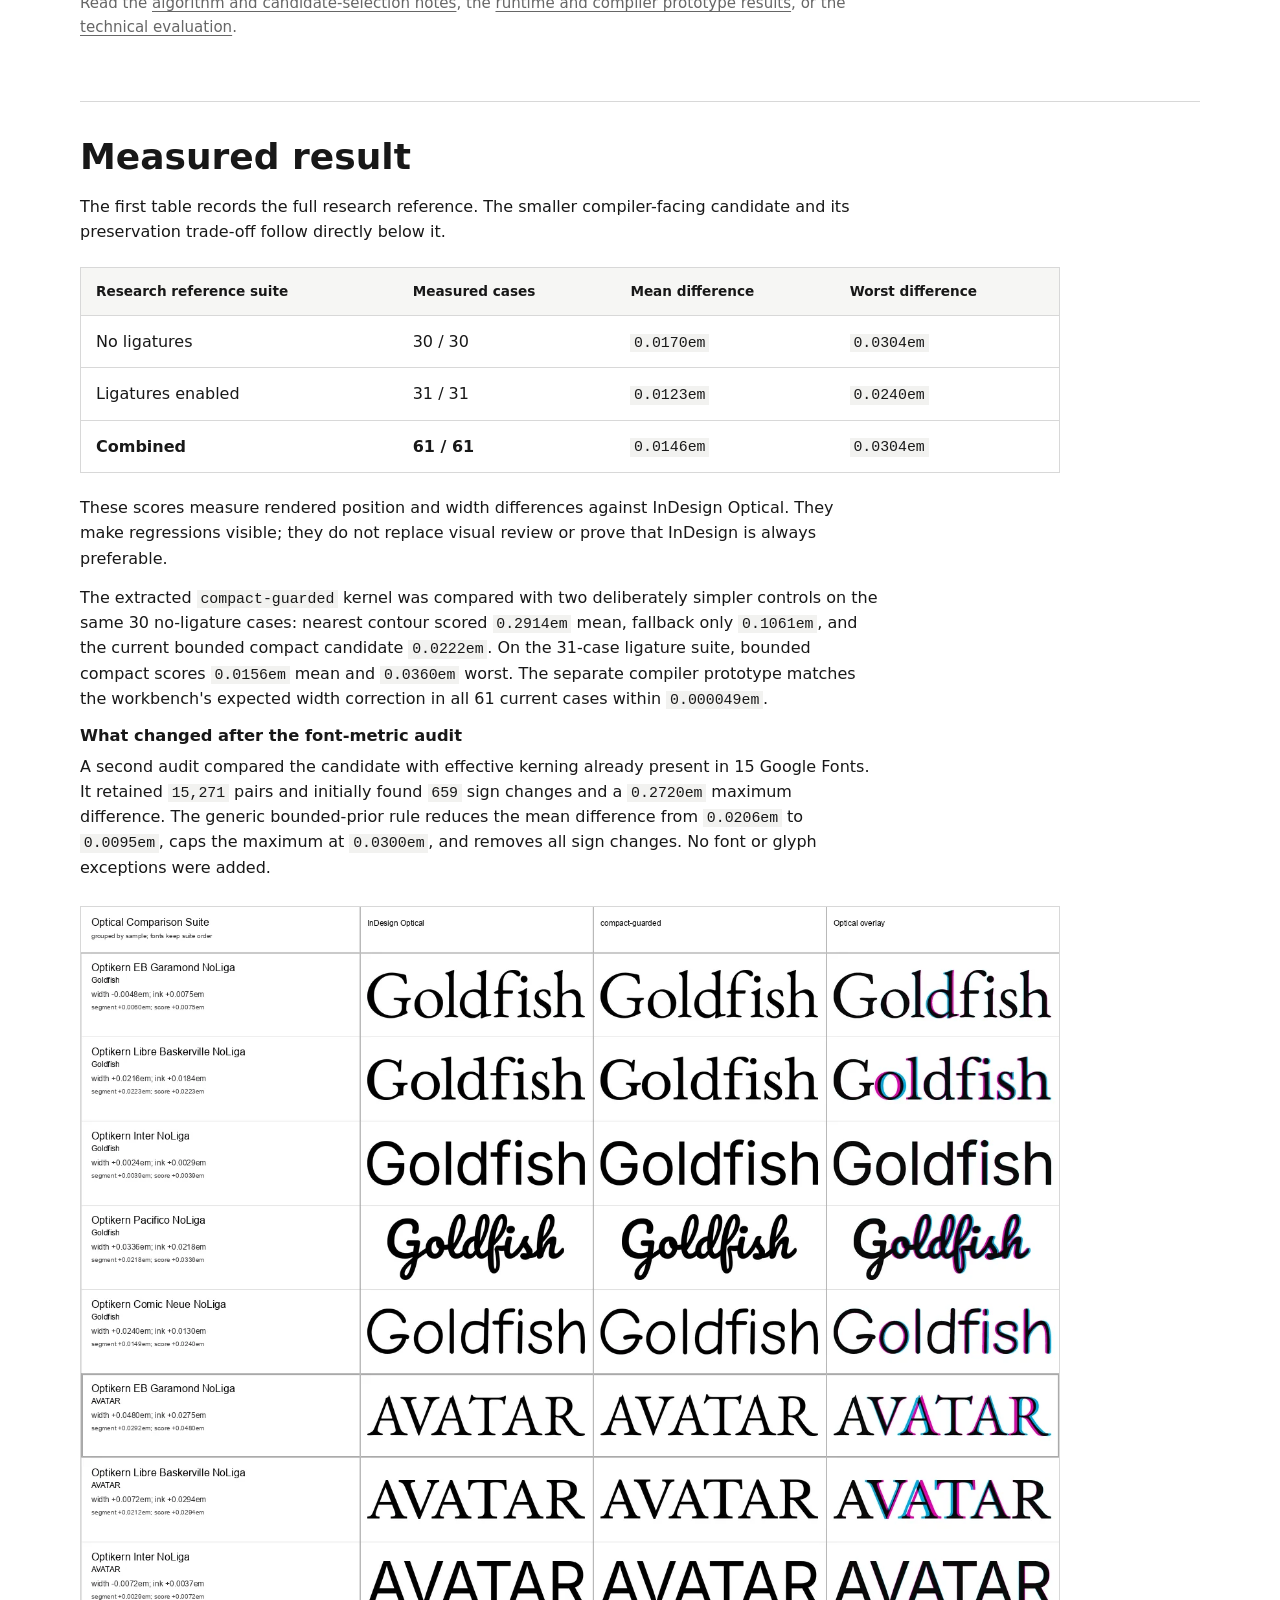
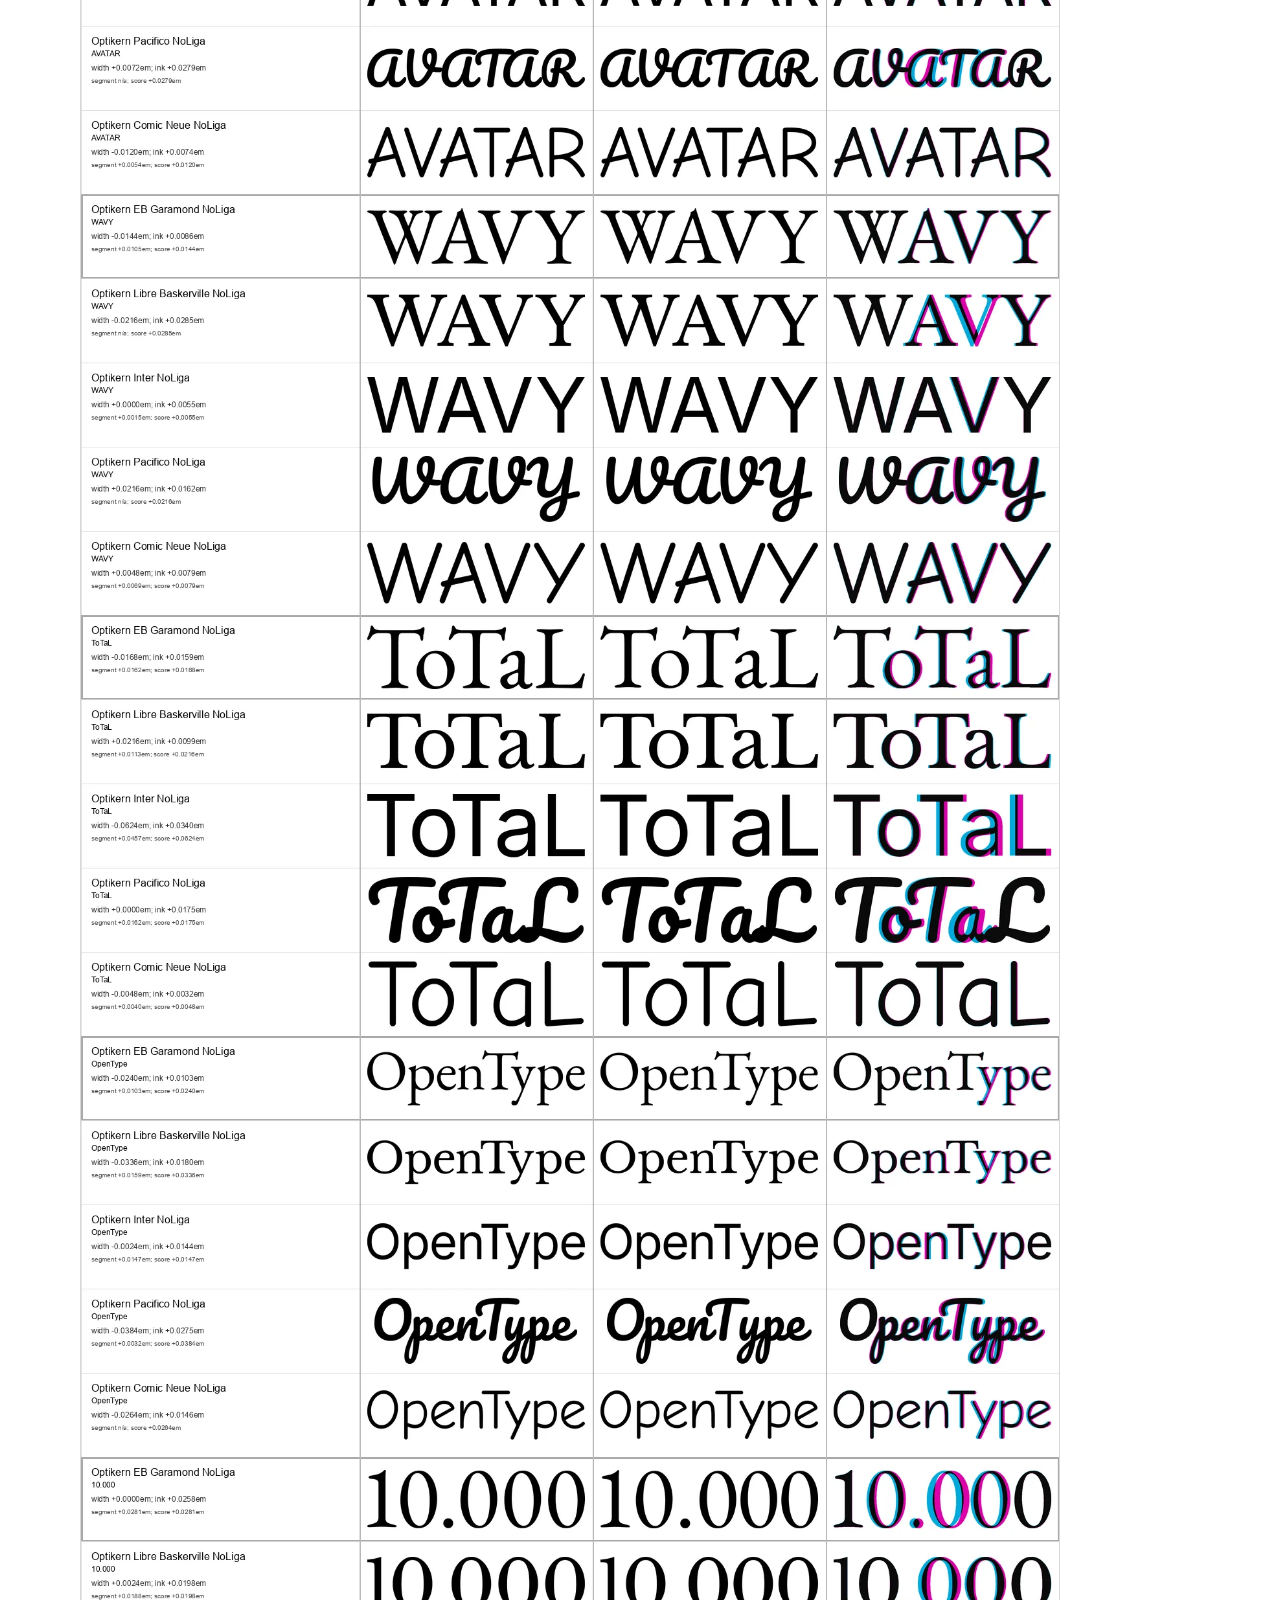
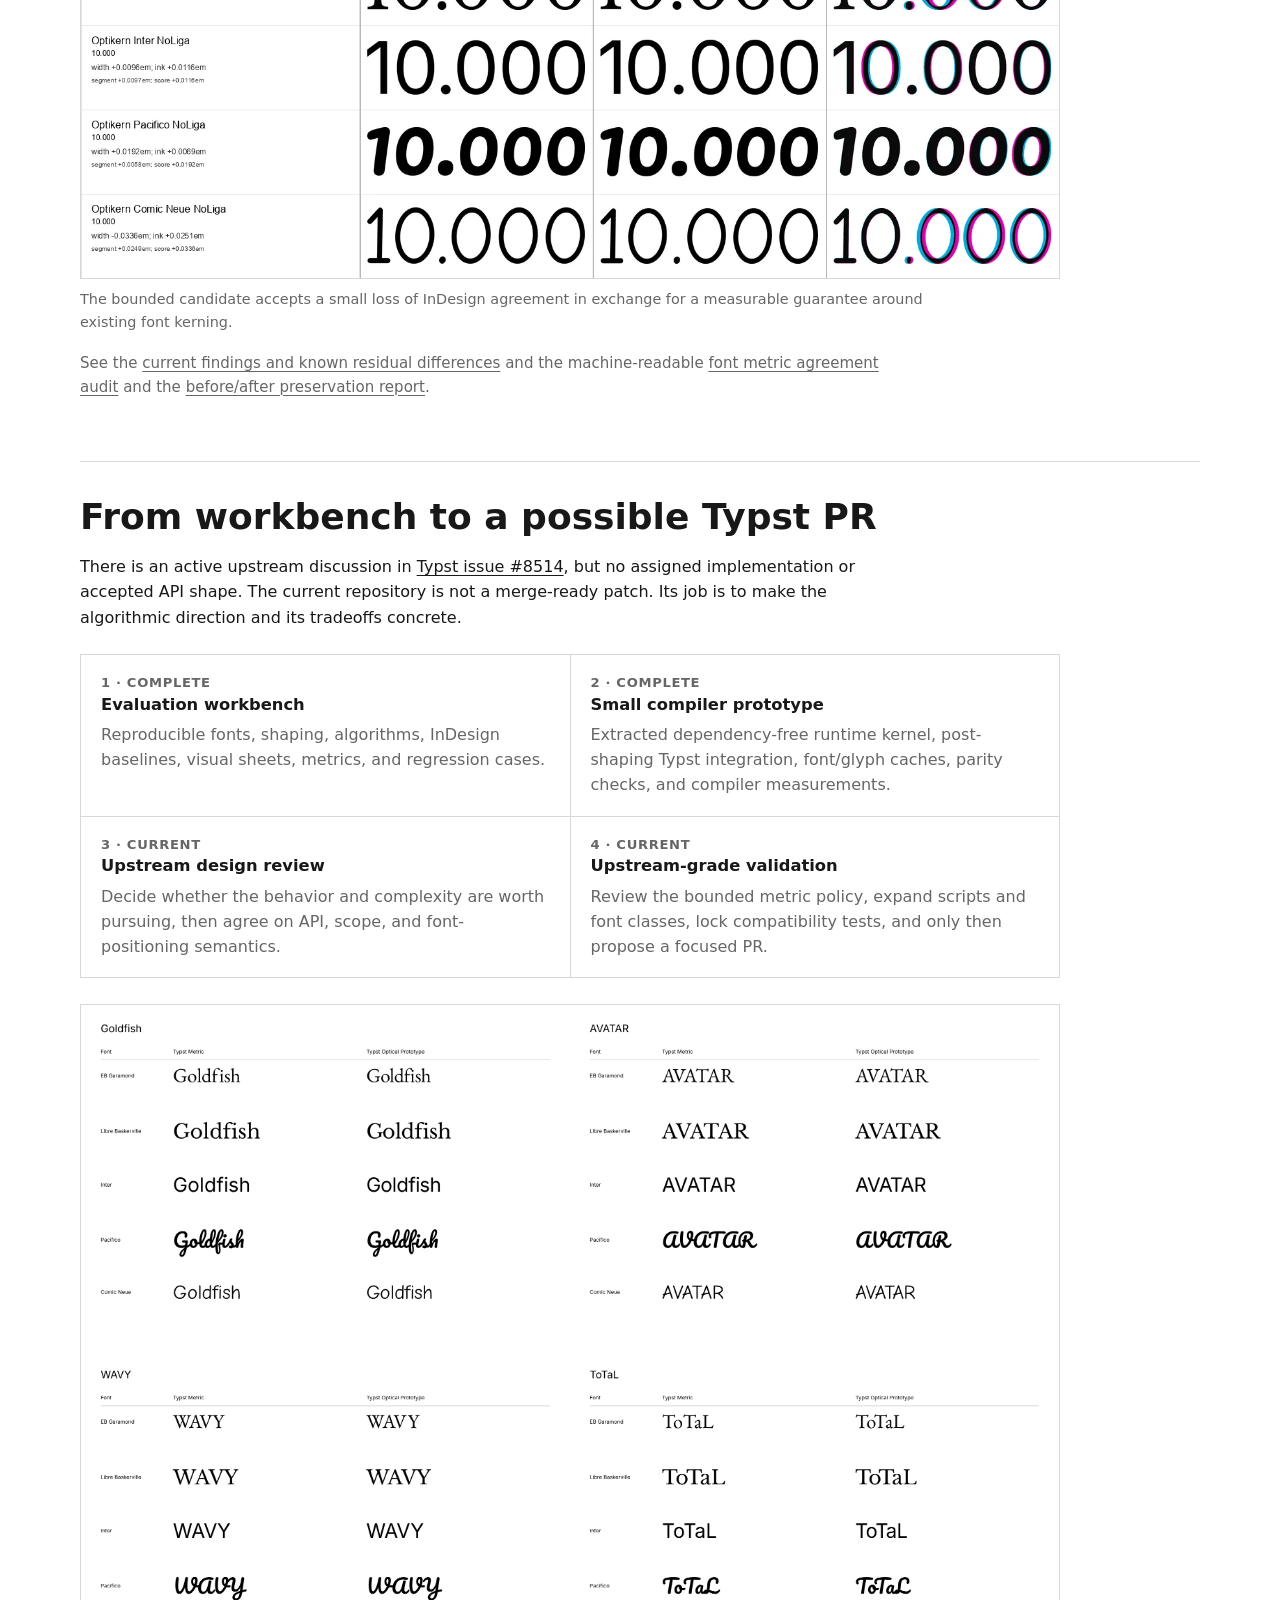
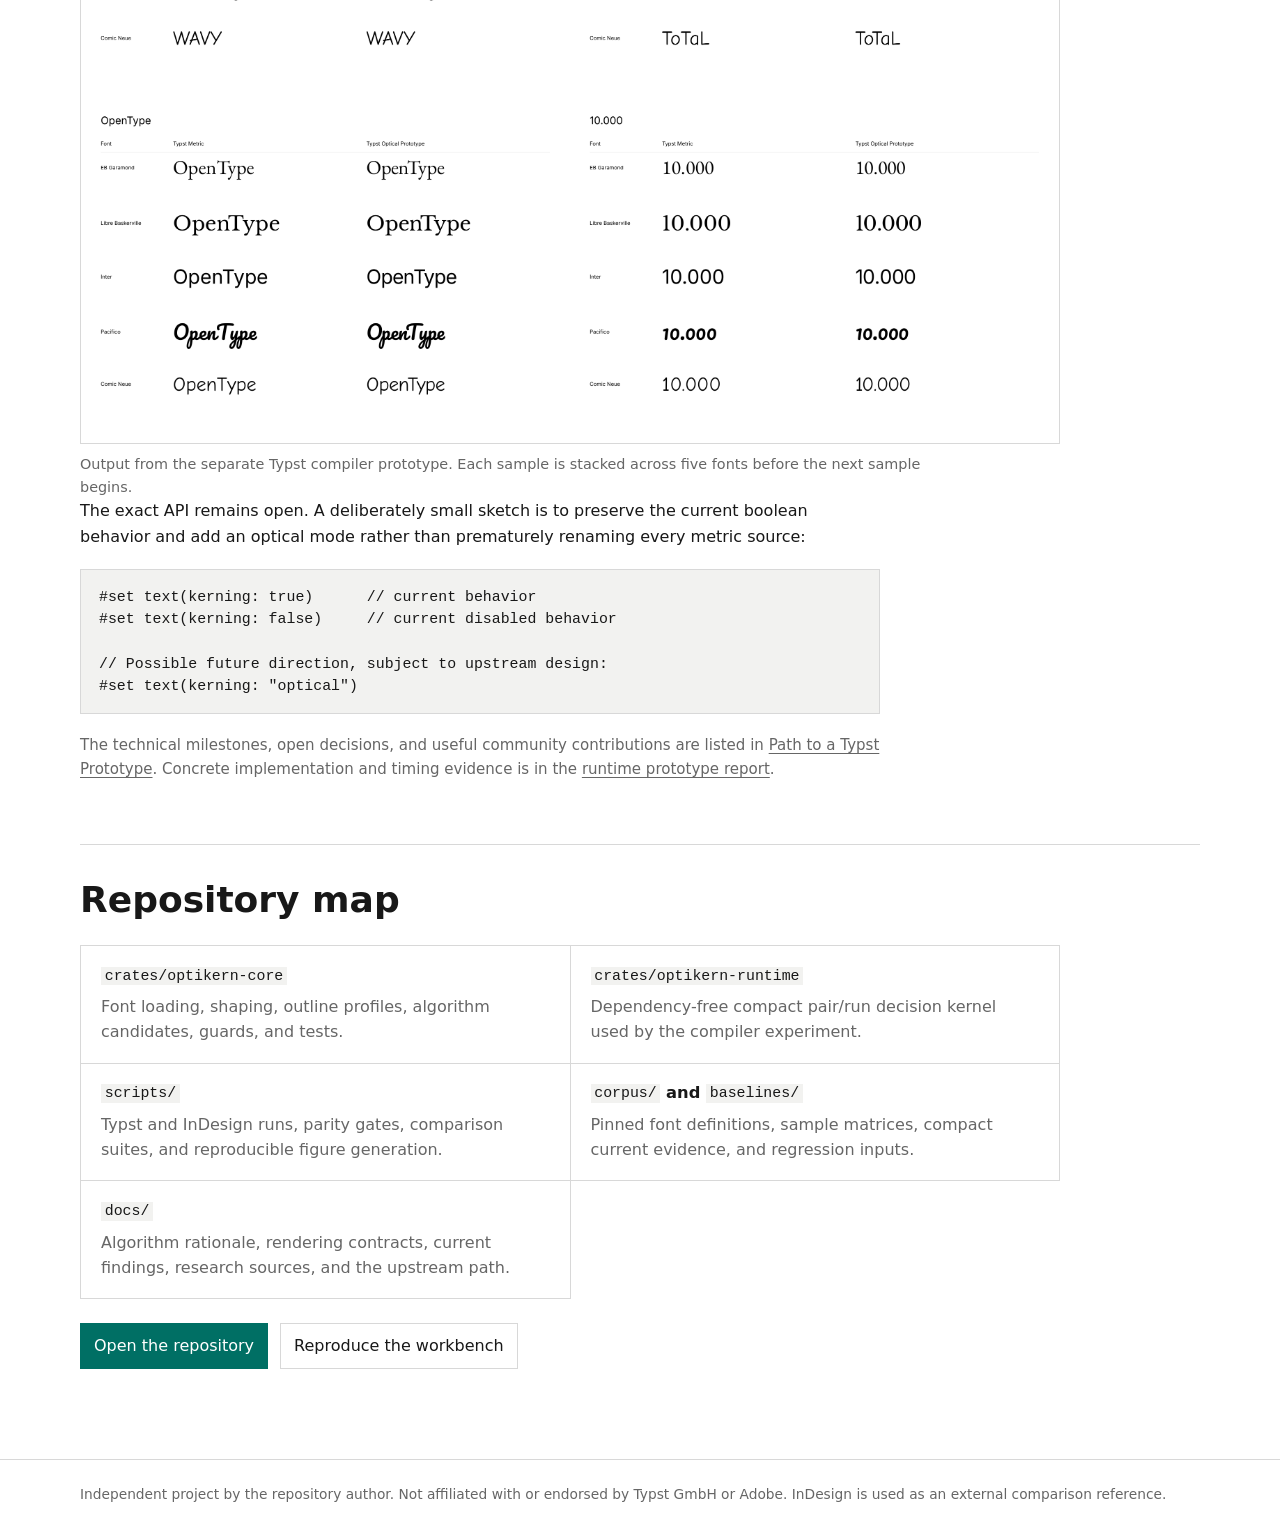
==== commit 0542167b: "Bound optical corrections around font metrics" ====
--- a/site/index.html
+++ b/site/index.html
@@ -51,21 +51,22 @@
           <p class="answer-text">
             The direction works well on the targeted Latin display-text corpus,
             and a smaller extracted kernel now runs inside a separate Typst
-            compiler prototype. Broader font preservation is not solved yet.
+            compiler prototype. A broad font audit exposed a preservation
+            failure, and the current prototype now includes a bounded response.
           </p>
           <p>
             The research candidate's combined mean difference across 61 cases
             is <code>0.0146em</code>. The smaller compiler-facing candidate
-            scores <code>0.0200em</code> mean across the current 30-case
-            no-ligature suite and <code>0.0132em</code> across the 31-case
-            ligature suite. This is evidence for a technical direction, not
-            proof of universal typographic quality.
+            scores <code>0.0222em</code> mean across the current 30-case
+            no-ligature suite and <code>0.0156em</code> across the 31-case
+            ligature suite after metric preservation. This is evidence for a
+            technical direction, not proof of universal typographic quality.
           </p>
           <p>
-            A later 15-font audit found <code>659</code> cases where the compact
-            candidate changes the sign of effective font kerning. That result
-            narrows the next step to a stronger metric prior or a
-            missing-kerning-only first scope.
+            A 15-font audit initially found <code>659</code> cases where the
+            compact candidate changed the sign of effective font kerning. The
+            bounded-prior version changes none and limits its maximum movement
+            from existing positioning to <code>0.0300em</code>.
           </p>
         </div>
         <figure class="hero-figure">
@@ -201,7 +202,7 @@
         </p>
         <ol class="pipeline">
           <li><strong>Shape first.</strong> Work with the real glyph run and active OpenType features.</li>
-          <li><strong>Keep a metric prior.</strong> Start from shaped font positioning and measure how far an optical correction moves away from it.</li>
+          <li><strong>Keep a metric prior.</strong> Start from shaped font positioning, prevent sign changes, and bound optical movement around nonzero values.</li>
           <li><strong>Read outlines.</strong> Build font-local whitespace profiles from glyph contours.</li>
           <li><strong>Guard corrections.</strong> Reject moves that risk collisions, broken apertures, punctuation errors, or poor word rhythm.</li>
           <li><strong>Emit small deltas.</strong> Return deterministic, cacheable adjustments in <code>em</code>.</li>
@@ -240,11 +241,16 @@
 
       <section id="result">
         <h2>Measured result</h2>
+        <p>
+          The first table records the full research reference. The smaller
+          compiler-facing candidate and its preservation trade-off follow
+          directly below it.
+        </p>
         <div class="table-wrap">
           <table>
             <thead>
               <tr>
-                <th>Current suite</th>
+                <th>Research reference suite</th>
                 <th>Measured cases</th>
                 <th>Mean difference</th>
                 <th>Worst difference</th>
@@ -281,22 +287,33 @@
           The extracted <code>compact-guarded</code> kernel was compared with
           two deliberately simpler controls on the same 30 no-ligature cases:
           nearest contour scored <code>0.2914em</code> mean, fallback only
-          <code>0.1061em</code>, and compact guarded <code>0.0200em</code>.
-          On the 31-case ligature suite, compact guarded scores
-          <code>0.0132em</code> mean and <code>0.0240em</code> worst. The separate
+          <code>0.1061em</code>, and the current bounded compact candidate
+          <code>0.0222em</code>.
+          On the 31-case ligature suite, bounded compact scores
+          <code>0.0156em</code> mean and <code>0.0360em</code> worst. The separate
           compiler prototype matches the workbench's expected width correction
           in all 61 current cases within <code>0.000049em</code>.
         </p>
-        <h3>Metric preservation is still unresolved</h3>
+        <h3>What changed after the font-metric audit</h3>
         <p>
           A second audit compared the candidate with effective kerning already
           present in 15 Google Fonts. It retained <code>15,271</code> pairs and
-          found <code>659</code> sign changes. Of the 100 largest differences,
-          82 are Pacifico pairs and 86 place punctuation on the right. This
-          means the compact candidate is not yet ready as a broad replacement
-          for existing font positioning; it needs either a stronger metric
-          prior or a missing-kerning-only first scope.
-        </p>
+          initially found <code>659</code> sign changes and a
+          <code>0.2720em</code> maximum difference. The generic bounded-prior
+          rule reduces the mean difference from <code>0.0206em</code> to
+          <code>0.0095em</code>, caps the maximum at <code>0.0300em</code>, and
+          removes all sign changes. No font or glyph exceptions were added.
+        </p>
+        <figure class="wide-figure compact-figure">
+          <img
+            src="assets/metric-preservation-contact-sheet.webp"
+            alt="InDesign Optical and the bounded compact candidate compared across six samples and five fonts."
+          >
+          <figcaption>
+            The bounded candidate accepts a small loss of InDesign agreement in
+            exchange for a measurable guarantee around existing font kerning.
+          </figcaption>
+        </figure>
         <p class="detail-link">
           See the
           <a
@@ -309,7 +326,13 @@
             href="https://github.com/Hyperrick/typst-optical-kerning-bench/blob/main/docs/metric-agreement-audit.md"
             target="_blank"
             rel="noreferrer"
-          >font metric agreement audit</a>.
+          >font metric agreement audit</a>
+          and the
+          <a
+            href="https://github.com/Hyperrick/typst-optical-kerning-bench/blob/main/docs/metric-preservation-results.md"
+            target="_blank"
+            rel="noreferrer"
+          >before/after preservation report</a>.
         </p>
       </section>
 
@@ -344,7 +367,7 @@
           <article>
             <p class="step">4 · Current</p>
             <h3>Upstream-grade validation</h3>
-            <p>Resolve the metric-preservation outliers, expand scripts and font classes, lock compatibility tests, and only then propose a focused PR.</p>
+            <p>Review the bounded metric policy, expand scripts and font classes, lock compatibility tests, and only then propose a focused PR.</p>
           </article>
         </div>
         <figure class="wide-figure compact-figure">
